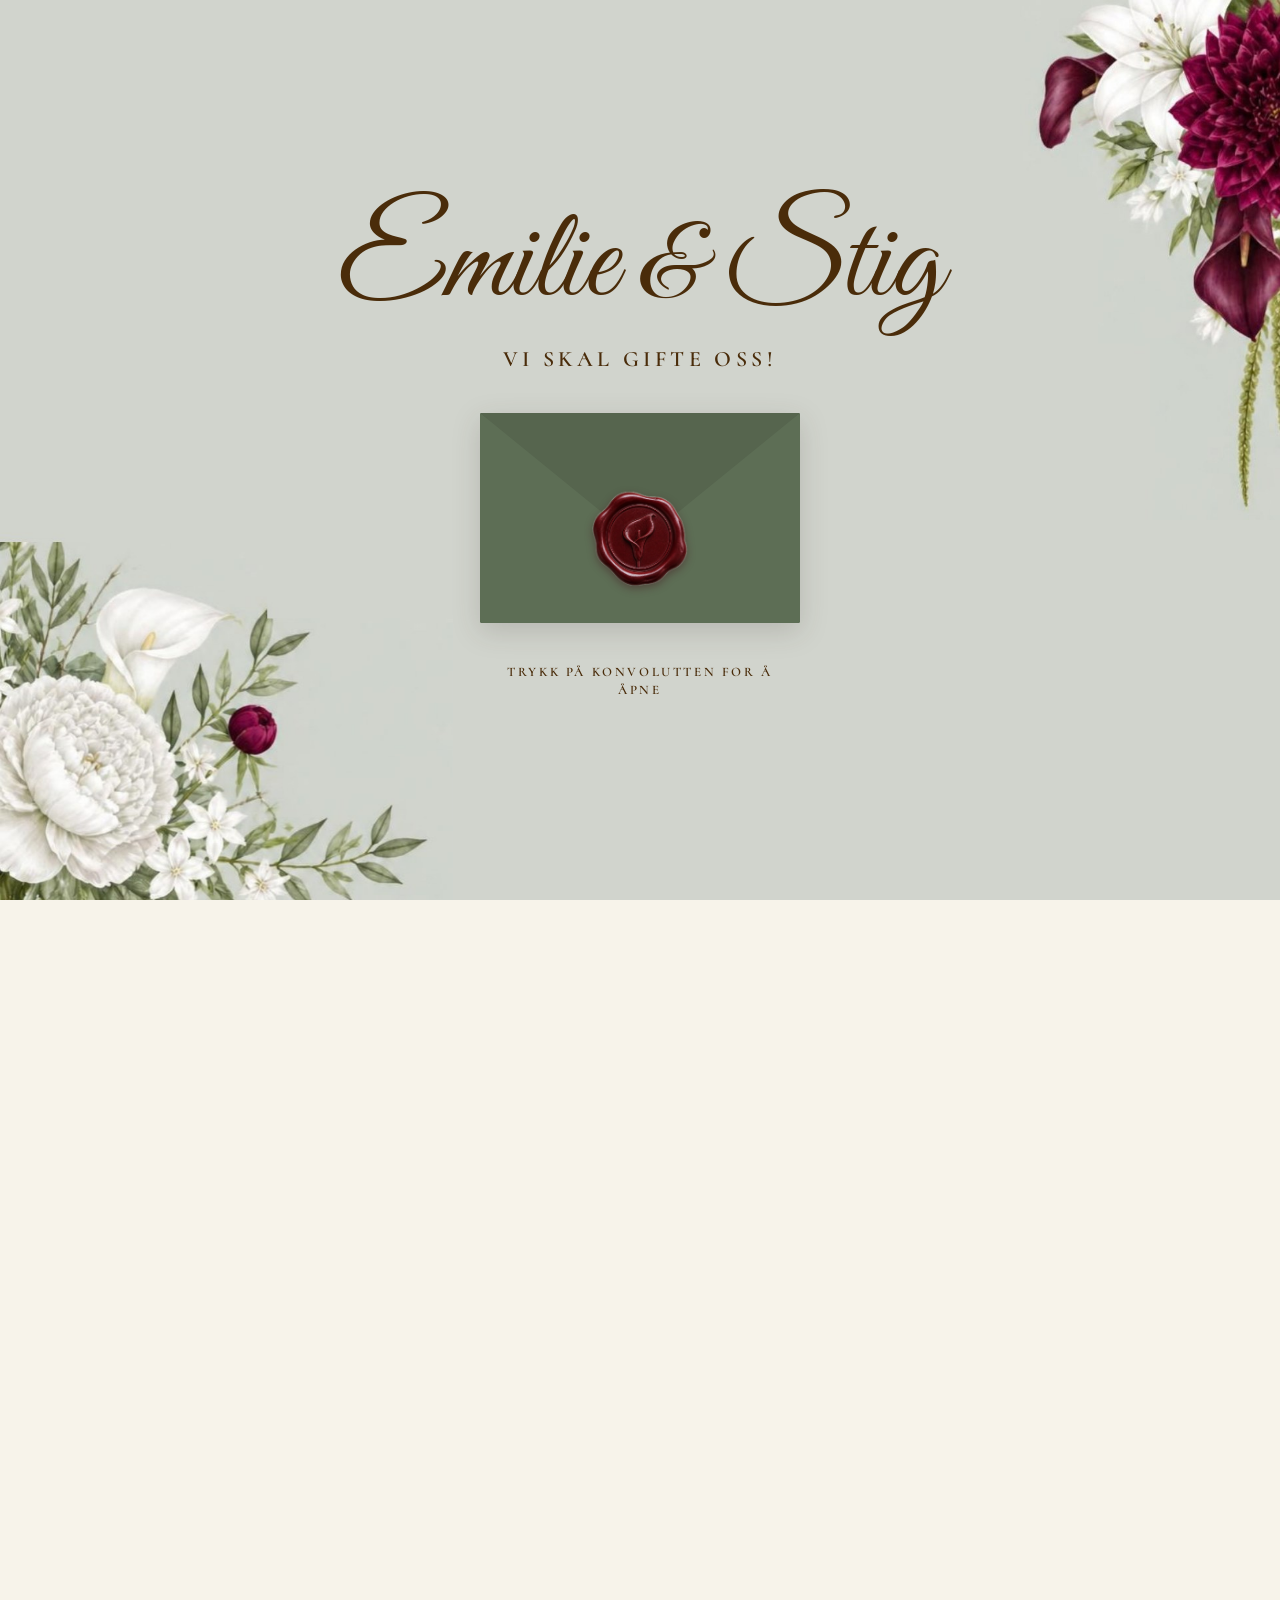
==== index.html @ e8566693 "Åpning i én scene: konvolutten åpnes og kortene glir ut som i Canva Konvolutten åpner seg med akvare" ====
<!doctype html>
<html lang="nb">
<head>
<meta charset="utf-8">
<meta name="viewport" content="width=device-width, initial-scale=1, viewport-fit=cover">
<title>Emilie &amp; Stig · 21. august 2027</title>
<meta name="description" content="Emilie og Stig gifter seg 21. august 2027 i Lysgårdsbakkene på Lillehammer.">
<meta name="theme-color" content="#d4d9c6">
<link rel="preload" href="fonts/GreatVibes-Regular.woff2" as="font" type="font/woff2" crossorigin>
<link rel="preload" href="fonts/CormorantSC-SemiBold.woff2" as="font" type="font/woff2" crossorigin>
<link rel="stylesheet" href="style.css">
</head>
<body>

<!-- ============ FORSIDE + INVITASJON (én scene) ============ -->
<header class="cover" id="top">
  <img class="bouquet bouquet--tr" src="assets/bukett-burgunder.jpg" alt="">
  <img class="bouquet bouquet--bl" src="assets/bukett-hvit.jpg" alt="">

  <div class="cover__inner">
    <h1 class="cover__names">Emilie <span class="amp">&amp;</span> Stig</h1>
    <p class="cover__title">Vi skal gifte oss!</p>

    <button class="env" type="button" id="envelope" aria-label="Åpne invitasjonen">
      <span class="env__body"></span>
      <span class="env__flap"></span>
      <span class="env__card"><span class="script">Du er invitert</span></span>
      <span class="env__pocket"></span>
      <img class="seal" src="assets/vokssegl.png" alt="">
    </button>

    <p class="cover__hint">Trykk på konvolutten for å åpne</p>
  </div>

  <!-- Kortene som glir ut av konvolutten -->
  <div class="stage" aria-hidden="true" id="stage">
    <div class="kollasje" id="kollasje">
      <div class="k-slot" id="env-slot"></div>
      <img class="k k-blomst-env" src="assets/blomsterklynge.jpg" alt="">
      <div class="k k-navn">
        <p class="k-navn__eyebrow">Vi skal gifte oss</p>
        <p class="k-navn__script">Emilie &amp; Stig</p>
      </div>
      <a class="k k-std" href="#program">
        <span class="k-std__script">Save the<br>Date</span>
        <span class="k-std__linje">21. august 2027</span>
        <span class="k-std__linje">Lysgårdsbakkene</span>
        <span class="k-std__linje">Lillehammer</span>
      </a>
      <img class="k k-blomst" src="assets/blomsterklynge.jpg" alt="">
      <a class="k k-rsvp" href="#rsvp">
        <span class="k-rsvp__lead">Vennligst</span>
        <span class="k-rsvp__word">RSVP</span>
      </a>
      <img class="k k-segl" src="assets/vokssegl.png" alt="">
      <figure class="k k-polaroid">
        <img src="assets/par-illustrasjon.jpg" alt="Akvarellillustrasjon av Emilie og Stig i bryllupsantrekk">
      </figure>
      <a class="k k-disk" href="#info">
        <span class="k-disk__caps">Trykk for</span>
        <span class="k-disk__script">Detaljer</span>
      </a>
    </div>
    <a class="scroll-hint" href="#invitasjon">Bla ned<span class="scroll-hint__pil" aria-hidden="true"></span></a>
  </div>
</header>

<main>

<!-- ============ VELKOMST ============ -->
<section class="section section--sage" id="invitasjon">
  <div class="wrap intro reveal">
    <p class="lead">Vi gleder oss til å feire dagen vår sammen med deg – på toppen av Lillehammer, med utsikt over Mjøsa.</p>
    <p class="countdown" id="countdown" aria-live="polite"></p>
  </div>
</section>

<div class="divider" role="separator"><svg viewBox="0 0 28 14" aria-hidden="true"><path d="M14 1 L20 7 L14 13 L8 7 Z" fill="none" stroke="currentColor"/></svg></div>

<!-- ============ PROGRAM ============ -->
<section class="section section--paper" id="program">
  <div class="wrap narrow">
    <h2 class="heading reveal"><span class="script heading__script">Program</span><span class="heading__caps">for dagen</span></h2>
    <p class="note reveal">Foreløpig program – tidene kan endre seg.</p>

    <ol class="timeline">
      <li class="reveal"><span class="time">14.00</span><div><h3>Vielse</h3><p>Seremoni i Lysgårdsbakkene, med hoppbakken i ryggen.</p></div></li>
      <li class="reveal"><span class="time">15.00</span><div><h3>Bobler og bilder</h3><p>Skål med brudeparet og fotografering.</p></div></li>
      <li class="reveal"><span class="time">17.30</span><div><h3>Middag</h3><p>Middag, taler og god stemning.</p></div></li>
      <li class="reveal"><span class="time">21.00</span><div><h3>Kake og første dans</h3><p>Deretter er dansegulvet åpent.</p></div></li>
      <li class="reveal"><span class="time">01.00</span><div><h3>Takk for i dag</h3><p>Transport tilbake til sentrum.</p></div></li>
    </ol>
  </div>
</section>

<div class="divider" role="separator"><svg viewBox="0 0 28 14" aria-hidden="true"><path d="M14 1 L20 7 L14 13 L8 7 Z" fill="none" stroke="currentColor"/></svg></div>

<!-- ============ PRAKTISK INFO ============ -->
<section class="section section--paper" id="info">
  <div class="wrap">
    <h2 class="heading reveal"><span class="script heading__script">Praktisk</span><span class="heading__caps">info</span></h2>

    <div class="info-grid">
      <article class="info reveal">
        <p class="eyebrow">Sted</p>
        <h3>Lysgårdsbakkene</h3>
        <p>Hoppanlegget fra OL i 1994, rett over Lillehammer sentrum. Adresse og parkering kommer.</p>
        <a class="btn btn--secondary" href="https://www.google.com/maps/search/?api=1&amp;query=Lysg%C3%A5rdsbakkene+Lillehammer" target="_blank" rel="noopener">Åpne kart</a>
      </article>
      <article class="info reveal">
        <p class="eyebrow">Reise</p>
        <h3>Til Lillehammer</h3>
        <p>Toget fra Oslo S og Gardermoen går rett til Lillehammer. Vi kommer tilbake med informasjon om transport opp til bakken.</p>
      </article>
      <article class="info reveal">
        <p class="eyebrow">Overnatting</p>
        <h3>Hotell og rom</h3>
        <p>Vi jobber med en avtale for gjestene. Mer info kommer – vent gjerne med å bestille.</p>
      </article>
      <article class="info reveal">
        <p class="eyebrow">Antrekk</p>
        <h3>Dresscode</h3>
        <p>Kommer. Seremonien er utendørs, så ta med noe varmt til kvelden.</p>
      </article>
      <article class="info reveal">
        <p class="eyebrow">Gaver</p>
        <h3>Gaveønsker</h3>
        <p>Det viktigste er at du kommer. Ønskeliste kommer.</p>
      </article>
      <article class="info reveal">
        <p class="eyebrow">Spørsmål</p>
        <h3>Ta kontakt</h3>
        <p>Toastmaster og kontaktinfo kommer.</p>
      </article>
    </div>
  </div>
</section>

<!-- ============ RSVP ============ -->
<section class="section section--sage" id="rsvp">
  <div class="wrap narrow">
    <div class="rsvp reveal">
      <h2 class="heading heading--card"><span class="script heading__script">Vennligst</span><span class="heading__caps">RSVP</span></h2>
      <p class="note">Svar innen 1. mai 2027</p>

      <form name="rsvp" method="POST" action="/takk.html" data-netlify="true" netlify-honeypot="bot-field" id="rsvp-form" novalidate>
        <input type="hidden" name="form-name" value="rsvp">
        <p class="hidden"><label>Ikke fyll ut dette: <input name="bot-field"></label></p>

        <label class="field">
          <span class="label">Navn</span>
          <input class="input" type="text" name="navn" autocomplete="name" required placeholder="Fornavn og etternavn">
          <span class="error" hidden>Skriv inn navnet ditt.</span>
        </label>

        <fieldset class="field">
          <legend class="label">Kommer du?</legend>
          <div class="choice">
            <label class="choice__opt"><input type="radio" name="kommer" value="Ja" required><span class="btn btn--secondary">Ja, jeg kommer</span></label>
            <label class="choice__opt"><input type="radio" name="kommer" value="Nei"><span class="btn btn--ghost">Beklager, jeg kan ikke</span></label>
          </div>
          <span class="error" hidden>Velg ett av svarene.</span>
        </fieldset>

        <div class="if-yes" id="if-yes">
          <label class="field">
            <span class="label">Antall gjester</span>
            <select class="input" name="antall">
              <option>1</option><option>2</option><option>3</option><option>4</option>
            </select>
            <span class="hint">Deg selv medregnet.</span>
          </label>

          <label class="field">
            <span class="label">Navn på følge</span>
            <input class="input" type="text" name="folge" placeholder="Hvis du har med noen">
          </label>

          <label class="field">
            <span class="label">Allergier</span>
            <input class="input" type="text" name="allergier" placeholder="Matallergier eller spesielle hensyn">
          </label>

          <label class="field">
            <span class="label">Sangønske</span>
            <input class="input" type="text" name="sang" placeholder="Hva får deg ut på dansegulvet?">
          </label>
        </div>

        <label class="field">
          <span class="label">Hilsen</span>
          <textarea class="input" name="hilsen" rows="3" placeholder="Valgfritt"></textarea>
        </label>

        <button class="btn btn--primary btn--block" type="submit">Svar på invitasjon</button>
        <p class="error form-error" id="form-error" hidden>Noe gikk galt. Prøv igjen om litt.</p>
      </form>

      <div class="thanks" id="thanks" hidden tabindex="-1">
        <p class="script thanks__script">Tusen takk!</p>
        <p id="thanks-text">Vi har fått svaret ditt.</p>
      </div>
    </div>
  </div>
</section>

</main>

<footer class="footer">
  <p class="footer__names">Emilie &amp; Stig</p>
  <p class="footer__date">21 · 08 · 2027</p>
</footer>

<script src="main.js"></script>
</body>
</html>
---- style.css ----
/* Emilie & Stig – bryllupsnettside. Bygget på designsystemet «Emilie & Stig». */

@font-face { font-family: "Great Vibes"; src: url("fonts/GreatVibes-Regular.woff2") format("woff2"); font-weight: 400; font-display: swap; }
@font-face { font-family: "Cormorant SC"; src: url("fonts/CormorantSC-Medium.woff2") format("woff2"); font-weight: 500; font-display: swap; }
@font-face { font-family: "Cormorant SC"; src: url("fonts/CormorantSC-SemiBold.woff2") format("woff2"); font-weight: 600; font-display: swap; }
@font-face { font-family: "Cormorant Garamond"; src: url("fonts/CormorantGaramond-Regular.woff2") format("woff2"); font-weight: 400; font-display: swap; }
@font-face { font-family: "Cormorant Garamond"; src: url("fonts/CormorantGaramond-Italic.woff2") format("woff2"); font-weight: 400; font-style: italic; font-display: swap; }
@font-face { font-family: "Cormorant Garamond"; src: url("fonts/CormorantGaramond-SemiBold.woff2") format("woff2"); font-weight: 600; font-display: swap; }

:root {
  /* Flater */
  --sage-cover: #d1d4cd;    /* forsiden i Canva */
  --sage: #d4d9c6;          /* kortsiden i Canva */
  --paper: #f7f3ea;
  --raised: #fffdf8;
  --forest: #3f4b38;
  --envelope: #5d6e55;
  --burgundy: #410013;
  --calla: #55161b;
  /* Tekst */
  --brown: #4a2c0a;
  --ink: #2b2118;
  --muted: #6b6358;
  --wine: #6b1a2e;
  --on-dark: #f7f3ea;
  /* Dekor */
  --leaf: #4f6b53;
  --sage-deep: #8fa08b;
  --line: #ddd6c8;
  --inset: #c9bfa9;
  --inset-dark: #f7f3ea55;

  --space-1: 4px; --space-2: 8px; --space-3: 16px; --space-4: 24px; --space-5: 40px; --space-6: 64px;
  --radius-paper: 2px; --radius-sm: 6px; --radius-pill: 9999px;
  --shadow-paper: 0 2px 4px #2b21180f, 0 8px 18px -4px #2b211826;
  --shadow-lifted: 0 4px 8px #2b211814, 0 16px 30px -6px #2b211838;
  --focus-ring: 0 0 0 3px var(--paper), 0 0 0 6px var(--leaf);

  --font-script: "Great Vibes", "Snell Roundhand", cursive;
  --font-caps: "Cormorant SC", "Cormorant Garamond", Georgia, serif;
  --font-serif: "Cormorant Garamond", Georgia, serif;
}

*, *::before, *::after { box-sizing: border-box; }
html { scroll-behavior: smooth; -webkit-text-size-adjust: 100%; }
body { margin: 0; background: var(--paper); color: var(--ink); font: 400 19px/29px var(--font-serif); -webkit-font-smoothing: antialiased; }
img { max-width: 100%; display: block; }
h1, h2, h3, p, figure { margin: 0; }
a { color: var(--wine); }
.hidden { display: none; }
.script { font-family: var(--font-script); font-weight: 400; }
.eyebrow { font: 600 12px/16px var(--font-caps); letter-spacing: .24em; text-transform: uppercase; }
.wrap { width: min(1080px, 100% - 32px); margin-inline: auto; }
.narrow { width: min(640px, 100% - 32px); }

/* =====================================================
   FORSIDEN – én scene: konvolutt → kortkollasje
   ===================================================== */
.cover { position: relative; overflow: hidden; height: 100svh; min-height: 560px; background: var(--sage-cover); color: var(--brown); display: grid; place-items: center; text-align: center; padding: 0 var(--space-3); transition: background-color 800ms ease-out; }
.js .cover { position: fixed; inset: 0; z-index: 50; touch-action: none; }
.js .cover.is-done { position: relative; inset: auto; z-index: auto; touch-action: auto; }
.cover.is-opening { background-color: var(--sage); }
.js.is-locked, .js.is-locked body { overflow: hidden; height: 100%; }
.js.is-locked main, .js.is-locked .footer { visibility: hidden; }

.bouquet { position: absolute; pointer-events: none; user-select: none; }
.bouquet--tr { top: 0; right: 0; height: min(58vh, 520px); width: auto; transform-origin: top right; }
.bouquet--bl { bottom: 0; left: 0; height: min(42vh, 400px); width: auto; transform-origin: bottom left; }

.cover__inner { position: relative; z-index: 1; display: flex; flex-direction: column; align-items: center; }
.cover__names { font: 400 clamp(60px, 14vw, 128px)/1 var(--font-script); color: var(--brown); padding: 0 var(--space-3); }
.cover__names .amp { font-size: .8em; }
.cover__title { margin-top: var(--space-3); font: 600 clamp(15px, 2.4vw, 22px)/1.3 var(--font-caps); letter-spacing: .2em; text-transform: uppercase; }
.cover__hint { margin-top: var(--space-5); font: 600 13px/18px var(--font-caps); letter-spacing: .2em; text-transform: uppercase; max-width: 24em; }

/* Inngang */
.js .cover__names { animation: write 1800ms cubic-bezier(.5, 0, .2, 1) 300ms both; }
.js .cover__title { animation: fadeUp 900ms ease-out 1500ms both; }
.js .env { animation: dropIn 1100ms cubic-bezier(.2, .9, .3, 1.2) 1800ms both, float 4s ease-in-out 3000ms infinite; }
.js .cover__hint { animation: fadeUp 800ms ease-out 2600ms both, breathe 2.6s ease-in-out 3400ms infinite; }
.js .bouquet--tr { animation: inTR 1600ms cubic-bezier(.2, .8, .2, 1) both, swayTR 7s ease-in-out 1600ms infinite; }
.js .bouquet--bl { animation: inBL 1600ms cubic-bezier(.2, .8, .2, 1) 200ms both, swayBL 8s ease-in-out 1800ms infinite; }
.js .seal { animation: glow 2.4s ease-in-out 3000ms infinite; }

/* Når konvolutten trykkes: alt annet toner ut */
.cover.is-opening .cover__names,
.cover.is-opening .cover__title,
.cover.is-opening .cover__hint,
.cover.is-opening .bouquet { animation: fadeOut 600ms ease-out forwards !important; pointer-events: none; }

/* ---------- Konvolutten ---------- */
.env { --flap: color-mix(in srgb, var(--envelope) 92%, #000); container-type: inline-size; position: relative; margin-top: var(--space-5); width: min(320px, 80vw); aspect-ratio: 320 / 210; border: 0; padding: 0; background: none; cursor: pointer; border-radius: var(--radius-paper); filter: drop-shadow(0 8px 14px #2b211829); perspective: 900px; z-index: 2; }
.env:focus-visible { outline: 2px solid transparent; box-shadow: var(--focus-ring); }
.env__body { position: absolute; inset: 0; border-radius: var(--radius-paper); background: color-mix(in srgb, var(--envelope) 80%, #000); }
.env__flap { position: absolute; inset: 0 0 auto 0; height: 62%; background: var(--flap); clip-path: polygon(0 0, 100% 0, 50% 100%); transform-origin: top center; z-index: 3; }
.env__card { position: absolute; left: 7%; right: 7%; top: 6%; bottom: 10%; z-index: 1; background: var(--raised); border-radius: var(--radius-paper); color: var(--brown); display: grid; place-items: start center; padding-top: 7cqw; box-shadow: 0 1px 3px #2b21181f; }
.env__card .script { font-size: 13cqw; line-height: 1.1; white-space: nowrap; }
.env__pocket { position: absolute; inset: 0; background: var(--envelope); clip-path: polygon(0 0, 50% 54%, 100% 0, 100% 100%, 0 100%); z-index: 2; border-radius: var(--radius-paper); }
.seal { position: absolute; left: 50%; top: 60%; width: 30cqw; transform: translate(-50%, -50%); z-index: 4; filter: drop-shadow(0 3px 4px #3e0a1766); }

.env.is-open { animation: none !important; cursor: default; }
.env.is-open .seal { animation: none; }
.env.is-open .env__flap { animation: flapOpen 900ms ease-in-out 250ms forwards; }
.env.is-open .env__card { animation: cardUp 900ms cubic-bezier(.2, .8, .2, 1) 950ms forwards; }
.env.is-flying { transition: transform 1000ms cubic-bezier(.65, 0, .25, 1); }
.env.in-slot { position: absolute; inset: 0; width: 100%; margin: 0; transform: none; transition: none; }
.env.in-slot .env__flap { animation: none; transform: rotateX(180deg); z-index: 0; background: url("assets/konvolutt-for.jpg") center / cover; }
.env.in-slot .env__card { animation: none; transform: translateY(-38%); }

@keyframes flapOpen {
  0%    { transform: rotateX(0); background: var(--flap); z-index: 3; }
  49.9% { background: var(--flap); z-index: 3; }
  50%   { background: url("assets/konvolutt-for.jpg") center / cover; z-index: 0; }
  100%  { transform: rotateX(180deg); background: url("assets/konvolutt-for.jpg") center / cover; z-index: 0; }
}
@keyframes cardUp { to { transform: translateY(-38%); } }

/* ---------- Kollasjen ---------- */
/* 1 enhet (--u) = 1 px i et 620 px bredt Canva-utsnitt. Alt skalerer med skjermen. */
.stage { position: absolute; inset: 0; display: grid; place-items: center; pointer-events: none; z-index: 1; }
.kollasje { --w: min(560px, 100vw, calc((100svh - 110px) * 620 / 820)); --u: calc(var(--w) / 620); position: relative; width: var(--w); height: calc(820 * var(--u)); text-align: center; }
.cover.is-done .stage { pointer-events: auto; }

.k, .k-slot { position: absolute; margin: 0; }
.k-slot       { left: calc(165 * var(--u)); top: calc(140 * var(--u)); width: calc(290 * var(--u)); height: calc(190 * var(--u)); z-index: 1; }
.k-blomst-env { left: calc(456 * var(--u)); top: calc(92 * var(--u));  width: calc(93 * var(--u));  z-index: 2; }
.k-navn       { left: calc(40 * var(--u));  top: calc(290 * var(--u)); width: calc(300 * var(--u)); height: calc(215 * var(--u)); z-index: 3; rotate: -.6deg; }
.k-std        { left: calc(364 * var(--u)); top: calc(262 * var(--u)); width: calc(198 * var(--u)); height: calc(265 * var(--u)); z-index: 2; rotate: 4deg; }
.k-blomst     { left: calc(252 * var(--u)); top: calc(566 * var(--u)); width: calc(93 * var(--u));  z-index: 2; }
.k-rsvp       { left: calc(106 * var(--u)); top: calc(560 * var(--u)); width: calc(150 * var(--u)); height: calc(178 * var(--u)); z-index: 3; rotate: -4deg; }
.k-segl       { left: calc(64 * var(--u));  top: calc(524 * var(--u)); width: calc(66 * var(--u));  z-index: 5; rotate: -12deg; filter: drop-shadow(0 3px 4px #3e0a1766); }
.k-polaroid   { left: calc(345 * var(--u)); top: calc(553 * var(--u)); width: calc(172 * var(--u)); z-index: 4; rotate: 4deg; }
.k-disk       { left: calc(258 * var(--u)); top: calc(700 * var(--u)); width: calc(104 * var(--u)); height: calc(104 * var(--u)); z-index: 6; }

.k-navn, .k-std, .k-rsvp { display: flex; flex-direction: column; align-items: center; justify-content: center; text-align: center; border-radius: var(--radius-paper); box-shadow: var(--shadow-paper); text-decoration: none; }
.k-navn::before, .k-std::before, .k-rsvp::before { content: ""; position: absolute; inset: calc(8 * var(--u)); border: 1px solid var(--inset); pointer-events: none; }
.k-navn { background: var(--forest); color: var(--on-dark); }
.k-navn::before { border-color: var(--inset-dark); }
.k-navn__eyebrow { font: 600 max(10px, calc(13 * var(--u)))/1.2 var(--font-caps); letter-spacing: .2em; text-transform: uppercase; }
.k-navn__script { font: 400 calc(52 * var(--u))/1.1 var(--font-script); margin-top: calc(14 * var(--u)); white-space: nowrap; }
.k-std, .k-rsvp { background: var(--raised); color: var(--brown); }
.k-std { justify-content: flex-start; padding: calc(38 * var(--u)) calc(22 * var(--u)) 0; gap: calc(9 * var(--u)); }
.k-std__script { font: 400 calc(40 * var(--u))/1.05 var(--font-script); margin-bottom: calc(12 * var(--u)); }
.k-std__linje { align-self: stretch; font: 600 max(9px, calc(12 * var(--u)))/1.6 var(--font-caps); letter-spacing: .14em; text-transform: uppercase; border-bottom: 1px solid #4a2c0a59; }
.k-rsvp__lead { font: 400 calc(28 * var(--u))/1 var(--font-script); }
.k-rsvp__word { font: 600 calc(40 * var(--u))/1.2 var(--font-caps); letter-spacing: .1em; text-transform: uppercase; }
.k-polaroid { padding: calc(10 * var(--u)) calc(10 * var(--u)) calc(34 * var(--u)); background: var(--raised); border-radius: var(--radius-paper); box-shadow: var(--shadow-paper); }
.k-polaroid img { width: 100%; aspect-ratio: 4 / 5; object-fit: cover; object-position: 50% 20%; }
.k-disk { display: flex; flex-direction: column; align-items: center; justify-content: center; border-radius: 50%; background: var(--calla); color: var(--on-dark); text-decoration: none; box-shadow: var(--shadow-paper); }
.k-disk__caps { font: 600 max(8px, calc(11 * var(--u)))/1.2 var(--font-caps); letter-spacing: .18em; text-transform: uppercase; }
.k-disk__script { font: 400 calc(28 * var(--u))/1.1 var(--font-script); }

a.k { transition: transform 250ms ease-out, box-shadow 250ms ease-out, background-color 250ms ease-out; }
a.k:hover { transform: translateY(-4px); box-shadow: var(--shadow-lifted); }
.k-disk:hover { background: var(--wine); }
a.k:focus-visible { outline: 2px solid transparent; box-shadow: var(--focus-ring); }

/* Kortene glir ut av konvolutten */
.js .k { opacity: 0; }
.cover.is-collage .k { animation: kUt 1000ms cubic-bezier(.2, .8, .2, 1) both; }
.cover.is-collage .k-blomst-env { animation-name: fadeIn; animation-delay: 0ms; }
.cover.is-collage .k-navn       { animation-delay: 150ms; }
.cover.is-collage .k-std        { animation-delay: 300ms; }
.cover.is-collage .k-rsvp       { animation-delay: 500ms; }
.cover.is-collage .k-polaroid   { animation-delay: 650ms; }
.cover.is-collage .k-blomst     { animation-name: fadeIn; animation-delay: 900ms; }
.cover.is-collage .k-segl       { animation: stempel 700ms cubic-bezier(.3, 1.4, .5, 1) 1000ms both; }
.cover.is-collage .k-disk       { animation: popp 700ms cubic-bezier(.3, 1.6, .5, 1) 1200ms both; }
.js .k-polaroid img { filter: sepia(1) brightness(1.7) blur(6px); }
.cover.is-collage .k-polaroid img { animation: develop 1200ms ease-out 1100ms forwards; }

/* «Bla ned» når alt er på plass */
.scroll-hint { position: absolute; left: 50%; bottom: calc(14px + env(safe-area-inset-bottom)); translate: -50% 0; display: flex; flex-direction: column; align-items: center; gap: 2px; font: 600 12px/16px var(--font-caps); letter-spacing: .24em; text-transform: uppercase; color: var(--brown); text-decoration: none; opacity: 0; pointer-events: none; }
.scroll-hint__pil { width: 10px; height: 10px; border-right: 1.5px solid currentColor; border-bottom: 1.5px solid currentColor; rotate: 45deg; }
.cover.is-done .scroll-hint { opacity: 1; pointer-events: auto; transition: opacity 600ms ease-out; animation: bob 2s ease-in-out infinite; }

/* =====================================================
   RESTEN AV SIDEN
   ===================================================== */
.section { padding: var(--space-6) 0; }
.section--paper { background: var(--paper); }
.section--sage { background: var(--sage); padding: var(--space-6) 0 calc(var(--space-6) + 24px); }
#invitasjon { padding: var(--space-5) 0 var(--space-6); }

.heading { display: flex; flex-direction: column; align-items: center; text-align: center; color: var(--brown); margin-bottom: var(--space-3); }
.heading__script { font-size: clamp(48px, 9vw, 64px); line-height: 1; }
.heading__caps { font: 600 22px/28px var(--font-caps); letter-spacing: .2em; text-transform: uppercase; color: var(--wine); margin-top: var(--space-1); }
.note { text-align: center; font-style: italic; font-size: 15px; line-height: 22px; color: var(--muted); margin-bottom: var(--space-5); }

.divider { display: flex; align-items: center; gap: var(--space-3); width: 160px; margin: 0 auto; color: var(--sage-deep); }
.divider::before, .divider::after { content: ""; flex: 1; height: 1px; background: currentColor; }
.divider svg { width: 28px; height: 14px; flex: none; }

.intro { text-align: center; max-width: 34em; }
.lead { font-size: 22px; line-height: 32px; }
.countdown { margin-top: var(--space-3); font: 600 15px/20px var(--font-caps); letter-spacing: .14em; text-transform: uppercase; color: var(--wine); min-height: 20px; }

/* Program */
.timeline { list-style: none; margin: 0; padding: 0; }
.timeline li { position: relative; display: grid; grid-template-columns: 76px 1fr; gap: var(--space-3); padding: var(--space-4) 0; }
.timeline li::before { content: ""; position: absolute; left: 0; right: 0; top: 0; height: 1px; background: var(--line); transform-origin: left; }
.timeline li:last-child { border-bottom: 1px solid var(--line); }
.time { display: inline-block; font: 600 18px/29px var(--font-caps); letter-spacing: .1em; color: var(--wine); }
.timeline h3 { font: 600 17px/29px var(--font-caps); letter-spacing: .16em; text-transform: uppercase; color: var(--brown); }

/* Praktisk info */
.info-grid { display: grid; grid-template-columns: repeat(auto-fit, minmax(260px, 1fr)); gap: var(--space-4); margin-top: var(--space-5); }
.info { position: relative; background: var(--raised); border-top: 10px solid var(--leaf); border-radius: var(--radius-paper); box-shadow: var(--shadow-paper); padding: var(--space-4) var(--space-4) var(--space-5); display: flex; flex-direction: column; gap: var(--space-2); transition: box-shadow 250ms ease-out; }
.info:hover { box-shadow: var(--shadow-lifted); }
.info .eyebrow { color: var(--leaf); }
.info h3 { font: 600 20px/28px var(--font-caps); letter-spacing: .14em; text-transform: uppercase; color: var(--brown); }
.info .btn { align-self: flex-start; margin-top: var(--space-2); }

/* Knapper */
.btn { display: inline-flex; align-items: center; justify-content: center; min-height: 48px; padding: 0 28px; border-radius: var(--radius-pill); border: 1.5px solid var(--wine); background: transparent; color: var(--wine); font: 600 15px/20px var(--font-caps); letter-spacing: .14em; text-transform: uppercase; text-decoration: none; cursor: pointer; transition: background-color 250ms ease-out, color 250ms ease-out, border-color 250ms ease-out, transform 200ms ease-out; }
.btn:active { transform: scale(.96); }
.btn--primary { background: var(--burgundy); border-color: var(--burgundy); color: var(--on-dark); }
.btn--primary:hover { background: var(--wine); border-color: var(--wine); }
.btn--secondary:hover { background: var(--burgundy); border-color: var(--burgundy); color: var(--on-dark); }
.btn--ghost { border-color: transparent; color: var(--leaf); text-decoration: underline; text-underline-offset: 5px; text-decoration-thickness: 1px; }
.btn--block { width: 100%; margin-top: var(--space-4); }
.btn:focus-visible { outline: 2px solid transparent; box-shadow: var(--focus-ring); }
.btn[disabled] { opacity: .6; pointer-events: none; }

/* RSVP */
.rsvp { position: relative; background: var(--paper); border-left: 14px solid var(--burgundy); border-radius: var(--radius-paper); box-shadow: var(--shadow-paper); padding: var(--space-5) clamp(20px, 6vw, 56px); }
.rsvp::before { content: ""; position: absolute; inset: var(--space-2); border: 1px solid var(--inset); pointer-events: none; }
.rsvp form, .rsvp .thanks { position: relative; }
.heading--card .heading__script { font-size: clamp(40px, 8vw, 52px); }
.heading--card .heading__caps { font-size: 30px; line-height: 36px; color: var(--brown); text-decoration: underline; text-decoration-thickness: 1px; text-underline-offset: 6px; }
.field { display: flex; flex-direction: column; gap: var(--space-2); margin: 0 0 var(--space-4); padding: 0; border: 0; min-width: 0; }
.label { font: 600 15px/20px var(--font-caps); letter-spacing: .14em; text-transform: uppercase; color: var(--muted); padding: 0; }
.input { font: inherit; font-size: 19px; line-height: 27px; min-height: 48px; width: 100%; padding: 10px 16px; border: 1.5px solid var(--line); border-radius: var(--radius-sm); background: var(--raised); color: var(--ink); }
.input::placeholder { color: var(--muted); font-style: italic; opacity: .85; }
.input:focus-visible { outline: 2px solid transparent; box-shadow: var(--focus-ring); border-color: var(--leaf); }
.input[aria-invalid="true"] { border-color: var(--wine); }
textarea.input { resize: vertical; }
select.input { appearance: none; background-image: linear-gradient(45deg, transparent 50%, var(--muted) 50%), linear-gradient(135deg, var(--muted) 50%, transparent 50%); background-position: calc(100% - 22px) 50%, calc(100% - 16px) 50%; background-size: 6px 6px; background-repeat: no-repeat; }
.hint { font-style: italic; font-size: 15px; line-height: 22px; color: var(--muted); }
.error { font-style: italic; font-size: 15px; line-height: 22px; color: var(--wine); }
.form-error { margin-top: var(--space-3); text-align: center; }
.choice { display: flex; flex-wrap: wrap; gap: var(--space-2) var(--space-3); align-items: center; }
.choice__opt { position: relative; }
.choice__opt input { position: absolute; opacity: 0; inset: 0; margin: 0; cursor: pointer; }
.choice__opt input:focus-visible + .btn { box-shadow: var(--focus-ring); }
.choice__opt input:checked + .btn--secondary { background: var(--forest); border-color: var(--forest); color: var(--on-dark); }
.choice__opt input:checked + .btn--ghost { color: var(--wine); text-decoration-thickness: 2px; }
.if-yes.is-hidden { display: none; }
.thanks { text-align: center; padding: var(--space-4) 0; color: var(--brown); }
.thanks__script { font-size: 56px; line-height: 64px; margin-bottom: var(--space-2); }
.thanks:not([hidden]) .thanks__script { animation: write 1400ms cubic-bezier(.5, 0, .2, 1) both; }
.thanks:not([hidden]) p:last-child { animation: fadeUp 800ms ease-out 900ms both; }

/* Bunn */
.footer { background: var(--forest); color: var(--on-dark); text-align: center; padding: var(--space-5) var(--space-3) calc(var(--space-5) + env(safe-area-inset-bottom)); }
.footer__names { font: 400 44px/1.1 var(--font-script); }
.footer__date { margin-top: var(--space-2); font: 600 14px/20px var(--font-caps); letter-spacing: .3em; }

/* ---------- Inn-toning nedover siden ---------- */
.js .reveal { opacity: 0; translate: 0 16px; transition: opacity 600ms ease-out, translate 600ms ease-out; }
.js .reveal.is-visible { opacity: 1; translate: 0 0; }
.js .heading__script { clip-path: inset(-20% 100% -20% 0); }
.heading.is-visible .heading__script, .is-visible .heading .heading__script { animation: write 1400ms cubic-bezier(.5, 0, .2, 1) 150ms forwards; }
.js .timeline li.reveal { translate: -40px 0; }
.js .timeline li.reveal::before { transform: scaleX(0); transition: transform 900ms ease-out 200ms; }
.js .timeline li.is-visible { translate: 0 0; }
.js .timeline li.is-visible::before { transform: scaleX(1); }
.timeline li.is-visible .time { animation: popp 600ms cubic-bezier(.3, 1.6, .5, 1) 300ms both; }
.js .info.reveal { transform: perspective(900px) rotateX(-35deg); transform-origin: top center; transition: opacity 700ms ease-out, translate 700ms ease-out, transform 900ms cubic-bezier(.2, .8, .2, 1), box-shadow 250ms ease-out; }
.js .info.reveal.is-visible { transform: none; }
.js .rsvp.reveal { translate: 0 80px; rotate: -2deg; transition: opacity 900ms ease-out, translate 900ms cubic-bezier(.2, .8, .2, 1), rotate 900ms cubic-bezier(.2, .8, .2, 1); }
.js .rsvp.reveal.is-visible { translate: 0 0; rotate: 0deg; }

/* Utbrudd av kronblader */
.burst { position: fixed; z-index: 60; left: var(--ox); top: var(--oy); width: var(--s); height: calc(var(--s) * 1.3); border-radius: 60% 0 60% 0; background: var(--c); pointer-events: none; animation: burst var(--d) cubic-bezier(.1, .7, .3, 1) forwards; }

/* ---------- Keyframes ---------- */
@keyframes write   { from { clip-path: inset(-20% 100% -20% 0); filter: blur(3px); } to { clip-path: inset(-20% 0 -20% 0); filter: blur(0); } }
@keyframes fadeUp  { from { opacity: 0; transform: translateY(16px); } to { opacity: 1; transform: none; } }
@keyframes fadeIn  { from { opacity: 0; } to { opacity: 1; } }
@keyframes fadeOut { to { opacity: 0; } }
@keyframes dropIn  { from { opacity: 0; transform: translateY(-60px) rotate(-8deg) scale(.9); } to { opacity: 1; transform: none; } }
@keyframes float   { 0%, 100% { transform: translateY(0) rotate(0); } 50% { transform: translateY(-8px) rotate(-.6deg); } }
@keyframes breathe { 0%, 100% { opacity: 1; } 50% { opacity: .45; } }
@keyframes inTR    { from { opacity: 0; transform: translate(30%, -30%) rotate(8deg); } to { opacity: 1; transform: none; } }
@keyframes inBL    { from { opacity: 0; transform: translate(-30%, 30%) rotate(-8deg); } to { opacity: 1; transform: none; } }
@keyframes swayTR  { 0%, 100% { transform: rotate(0); } 50% { transform: rotate(-1.6deg); } }
@keyframes swayBL  { 0%, 100% { transform: rotate(0); } 50% { transform: rotate(1.4deg); } }
@keyframes glow    { 0%, 100% { filter: drop-shadow(0 3px 4px #3e0a1766); } 50% { filter: drop-shadow(0 0 14px #55161b99); } }
@keyframes kUt     { from { opacity: 0; translate: var(--fx, 0) var(--fy, 0); scale: .35; } to { opacity: 1; translate: 0 0; scale: 1; } }
@keyframes stempel { 0% { opacity: 0; scale: 2.4; } 70% { opacity: 1; scale: .9; } 100% { opacity: 1; scale: 1; } }
@keyframes popp    { from { opacity: 0; scale: 0; } to { opacity: 1; scale: 1; } }
@keyframes develop { to { filter: sepia(0) brightness(1) blur(0); } }
@keyframes bob     { 0%, 100% { translate: -50% 0; } 50% { translate: -50% 6px; } }
@keyframes burst {
  0%   { transform: translate(-50%, -50%) scale(.3) rotate(0); opacity: 1; }
  100% { transform: translate(calc(-50% + var(--tx)), calc(-50% + var(--ty))) scale(1) rotate(var(--r)); opacity: 0; }
}

/* ---------- Mobil ---------- */
@media (max-width: 560px) {
  body { font-size: 18px; line-height: 28px; }
  .bouquet--tr { height: 30svh; }
  .bouquet--bl { height: 24svh; }
  .cover__inner { padding-top: 4svh; }
  .env { width: min(340px, 84vw); }
  .section { padding: 48px 0; }
  .timeline li { grid-template-columns: 64px 1fr; }
  .info-grid { gap: var(--space-3); }
  .rsvp { border-left-width: 8px; }
  .choice { flex-direction: column; align-items: stretch; }
  .choice__opt .btn { width: 100%; }
}

/* ---------- Redusert bevegelse ---------- */
@media (prefers-reduced-motion: reduce) {
  html { scroll-behavior: auto; }
  *, *::before, *::after { animation-duration: 1ms !important; animation-delay: 0ms !important; animation-iteration-count: 1 !important; transition-duration: 1ms !important; transition-delay: 0ms !important; }
  .burst { display: none; }
}
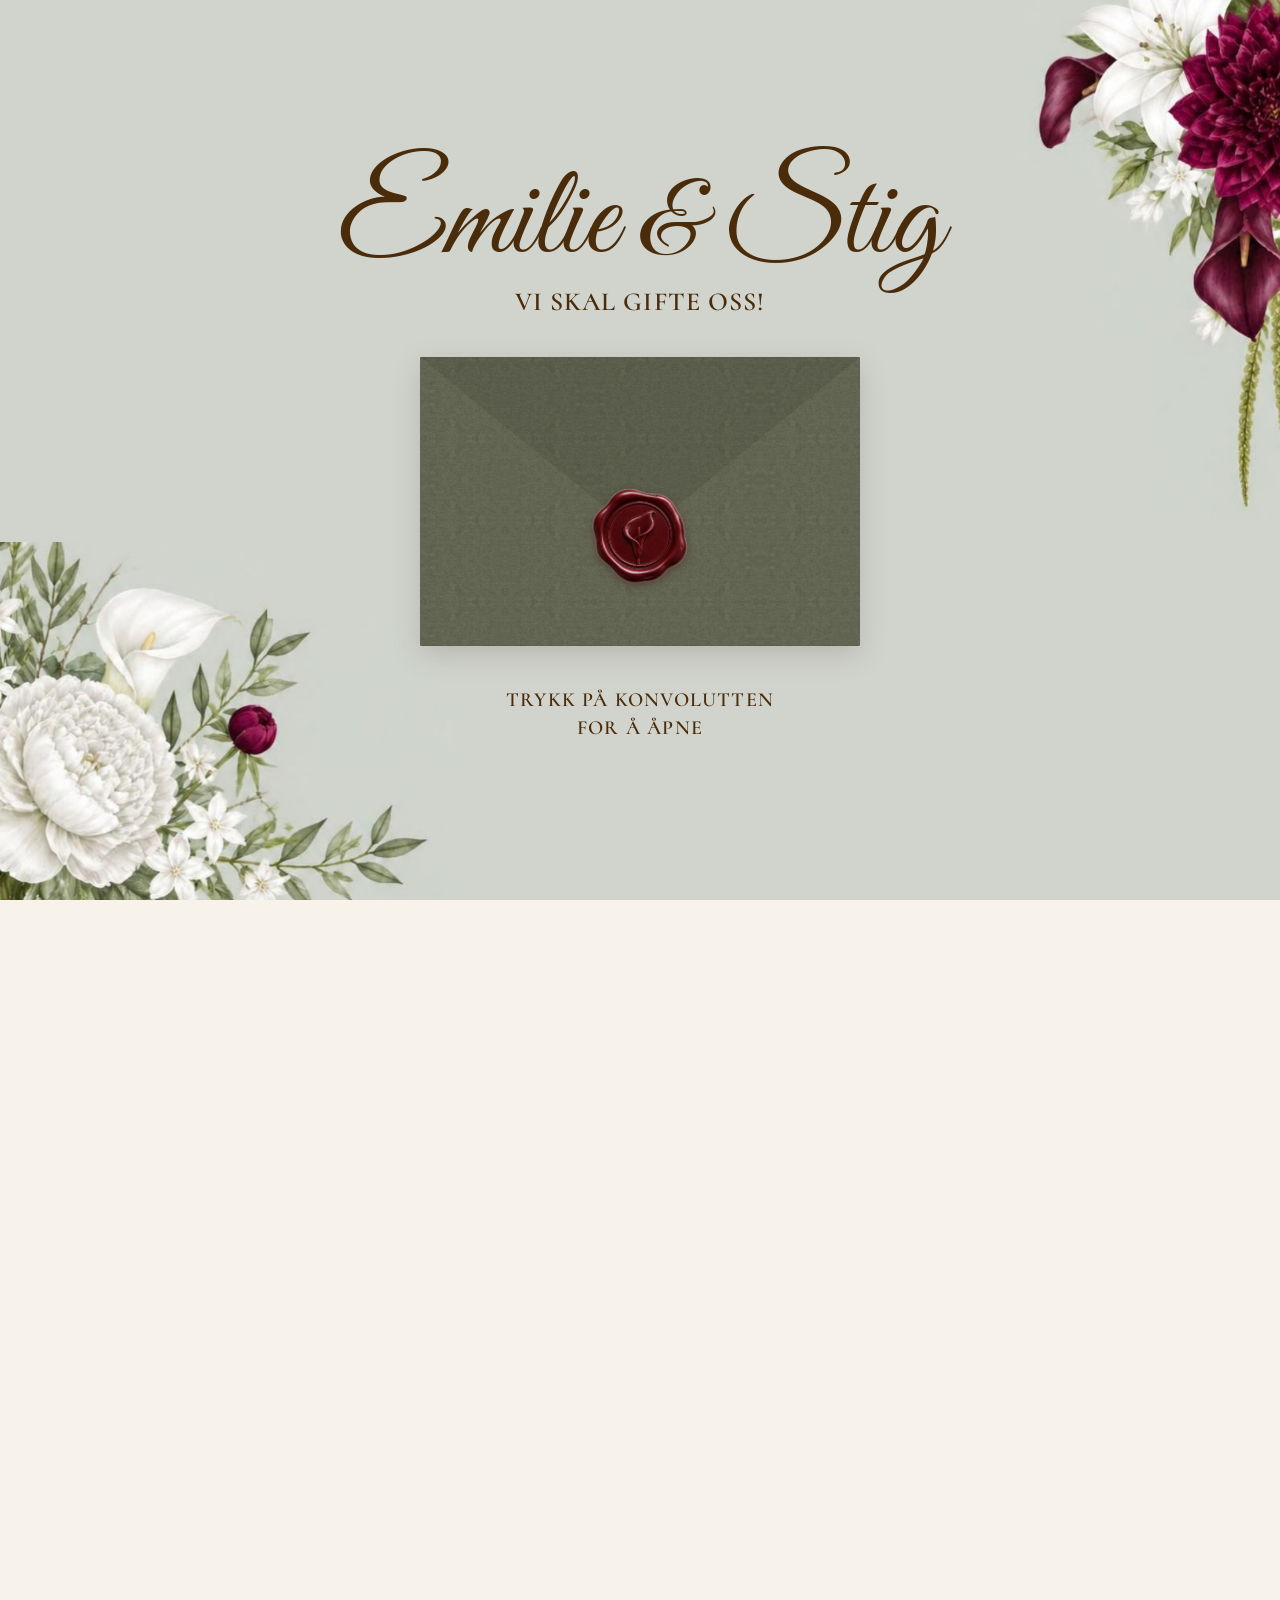
==== commit 68edc790: "Tilbakestill: gjenopprett Stigs versjon (ble overskrevet ved en feil) This reverts commit e856669.  " ====
--- a/index.html
+++ b/index.html
@@ -4,15 +4,64 @@
 <meta charset="utf-8">
 <meta name="viewport" content="width=device-width, initial-scale=1, viewport-fit=cover">
 <title>Emilie &amp; Stig · 21. august 2027</title>
-<meta name="description" content="Emilie og Stig gifter seg 21. august 2027 i Lysgårdsbakkene på Lillehammer.">
-<meta name="theme-color" content="#d4d9c6">
+<meta name="description" content="Emilie og Stig gifter seg 21. august 2027 på Telemarkstunet på Lillehammer.">
+<meta name="theme-color" content="#d1d4cd">
 <link rel="preload" href="fonts/GreatVibes-Regular.woff2" as="font" type="font/woff2" crossorigin>
 <link rel="preload" href="fonts/CormorantSC-SemiBold.woff2" as="font" type="font/woff2" crossorigin>
 <link rel="stylesheet" href="style.css">
 </head>
 <body>
 
-<!-- ============ FORSIDE + INVITASJON (én scene) ============ -->
+<!-- Strektegnede ikoner (hus, ringer, glass) som brukes flere steder -->
+<svg width="0" height="0" style="position:absolute" aria-hidden="true">
+  <symbol id="ikon-hus" viewBox="0 0 120 64">
+    <g fill="none" stroke="currentColor" stroke-width="1.5" stroke-linejoin="round" stroke-linecap="round">
+      <path d="M2 62 H118"/>
+      <path d="M38 62 V22 H82 V62"/><path d="M34 22 L44 8 H76 L86 22"/><path d="M56 8 V4 H62 V8"/>
+      <path d="M12 62 V32 H38"/><path d="M8 32 L16 25 H38"/><path d="M82 32 H108 V62"/><path d="M82 25 H104 L112 32"/>
+      <path d="M45 27 h6 v8 h-6 z M57 27 h6 v8 h-6 z M69 27 h6 v8 h-6 z M45 41 h6 v8 h-6 z M69 41 h6 v8 h-6 z"/>
+      <path d="M17 38 h6 v8 h-6 z M28 38 h6 v8 h-6 z M88 38 h6 v8 h-6 z M99 38 h6 v8 h-6 z"/>
+      <path d="M55 62 V48 H65 V62"/><path d="M60 48 V62"/>
+      <path d="M12 62 q3 -6 7 -2 q3 -5 7 -1 q3 -5 7 0 M86 62 q3 -6 7 -2 q3 -5 7 -1 q3 -5 7 0"/>
+    </g>
+  </symbol>
+  <symbol id="ikon-ringer" viewBox="0 0 60 44">
+    <g fill="none" stroke="currentColor" stroke-width="1.5">
+      <circle cx="21" cy="27" r="14"/><circle cx="21" cy="27" r="11"/>
+      <circle cx="36" cy="27" r="14"/><circle cx="36" cy="27" r="11"/>
+      <path d="M47 11 c-1.5 -2.5 -5.5 -1.5 -4.5 1.5 l4.5 4.5 l4.5 -4.5 c1 -3 -3 -4 -4.5 -1.5 z" stroke-linejoin="round"/>
+    </g>
+  </symbol>
+  <symbol id="ikon-middag" viewBox="0 0 72 48">
+    <g fill="none" stroke="currentColor" stroke-width="1.5" stroke-linecap="round" stroke-linejoin="round">
+      <circle cx="36" cy="24" r="17"/><circle cx="36" cy="24" r="11"/>
+      <path d="M7 6 V15 Q7 19 10 19 Q13 19 13 15 V6 M10 6 V15 M10 19 V42"/>
+      <path d="M62 42 V6 Q67 12 66 22 L62 24"/>
+    </g>
+  </symbol>
+  <symbol id="ikon-kake" viewBox="0 0 64 48">
+    <g fill="none" stroke="currentColor" stroke-width="1.5" stroke-linecap="round" stroke-linejoin="round">
+      <ellipse cx="32" cy="42" rx="28" ry="4"/>
+      <path d="M10 27 L46 15 L54 19 L18 31 Z"/><path d="M18 31 V40 L54 28 V19"/><path d="M10 27 V36 L18 40"/>
+      <path d="M18 35.5 L54 23.5"/><circle cx="42" cy="13" r="3"/><path d="M43 10 Q45 6 48 6"/>
+    </g>
+  </symbol>
+  <symbol id="ikon-natt" viewBox="0 0 60 48">
+    <g fill="none" stroke="currentColor" stroke-width="1.5" stroke-linecap="round" stroke-linejoin="round">
+      <path d="M38 6 A18 18 0 1 0 54 32 A14 14 0 1 1 38 6 Z"/>
+      <path d="M14 8 V16 M10 12 H18 M20 30 V36 M17 33 H23 M50 6 V10 M48 8 H52"/>
+    </g>
+  </symbol>
+  <symbol id="ikon-glass" viewBox="0 0 60 64">
+    <g fill="none" stroke="currentColor" stroke-width="1.5" stroke-linecap="round" stroke-linejoin="round">
+      <g transform="rotate(-16 18 34)"><path d="M11 10 H25 L24 30 Q18 37 12 30 Z"/><path d="M12 22 H24"/><path d="M18 34 V54 M12 54 H24"/></g>
+      <g transform="rotate(16 42 34)"><path d="M35 10 H49 L48 30 Q42 37 36 30 Z"/><path d="M36 22 H48"/><path d="M42 34 V54 M36 54 H48"/></g>
+      <path d="M30 3 V7 M25 4 L27 8 M35 4 L33 8"/>
+    </g>
+  </symbol>
+</svg>
+
+<!-- ============ FORSIDE ============ -->
 <header class="cover" id="top">
   <img class="bouquet bouquet--tr" src="assets/bukett-burgunder.jpg" alt="">
   <img class="bouquet bouquet--bl" src="assets/bukett-hvit.jpg" alt="">
@@ -23,36 +72,47 @@
 
     <button class="env" type="button" id="envelope" aria-label="Åpne invitasjonen">
       <span class="env__body"></span>
-      <span class="env__flap"></span>
       <span class="env__card"><span class="script">Du er invitert</span></span>
       <span class="env__pocket"></span>
-      <img class="seal" src="assets/vokssegl.png" alt="">
+      <span class="env__flap"></span>
+      <img class="seal seal--lg" src="assets/vokssegl.png" alt="">
     </button>
 
-    <p class="cover__hint">Trykk på konvolutten for å åpne</p>
-  </div>
-
-  <!-- Kortene som glir ut av konvolutten -->
-  <div class="stage" aria-hidden="true" id="stage">
-    <div class="kollasje" id="kollasje">
-      <div class="k-slot" id="env-slot"></div>
-      <img class="k k-blomst-env" src="assets/blomsterklynge.jpg" alt="">
+    <p class="cover__hint">Trykk på konvolutten<br>for å åpne</p>
+  </div>
+</header>
+
+<main>
+
+<!-- ============ SAVE THE DATE ============ -->
+<section class="section section--paper" id="invitasjon">
+  <div class="kollasje-wrap">
+    <div class="kollasje">
+      <div class="k k-env" aria-hidden="true">
+        <span class="k-env__lomme"></span>
+        <img src="assets/konvolutt.png" alt="">
+      </div>
       <div class="k k-navn">
-        <p class="k-navn__eyebrow">Vi skal gifte oss</p>
+        <p class="k-navn__hilsen" id="hilsen" hidden></p>
         <p class="k-navn__script">Emilie &amp; Stig</p>
+        <p class="k-navn__caps">gifter seg</p>
+        <p class="k-navn__tekst">og vil gjerne feire dagen med <span id="gjest">deg</span></p>
       </div>
-      <a class="k k-std" href="#program">
-        <span class="k-std__script">Save the<br>Date</span>
-        <span class="k-std__linje">21. august 2027</span>
-        <span class="k-std__linje">Lysgårdsbakkene</span>
-        <span class="k-std__linje">Lillehammer</span>
+      <a class="k k-std" href="#info">
+        <svg class="ikon ikon--hus" viewBox="0 0 120 64" aria-hidden="true"><use href="#ikon-hus"/></svg>
+        <span class="k-std__sted">Telemarkstunet</span>
+        <span class="k-std__by">Kantvegen 135<br>2618 Lillehammer</span>
+        <svg class="ikon ikon--ringer" viewBox="0 0 60 44" aria-hidden="true"><use href="#ikon-ringer"/></svg>
+        <span class="k-std__dato">21. august 2027</span>
+        <span class="k-std__samme">Vielse og fest<br>samme sted</span>
       </a>
-      <img class="k k-blomst" src="assets/blomsterklynge.jpg" alt="">
+      <img class="k k-blomst" src="assets/blomsterklynge.png" alt="">
+      <img class="k k-peon" src="assets/peon-hvit.png" alt="">
       <a class="k k-rsvp" href="#rsvp">
-        <span class="k-rsvp__lead">Vennligst</span>
-        <span class="k-rsvp__word">RSVP</span>
+        <span class="k-rsvp__word">Kommer<br>du?</span>
+        <span class="k-rsvp__frist">Svar innen 1. mai 2027</span>
+        <span class="k-rsvp__knapp">Trykk her</span>
       </a>
-      <img class="k k-segl" src="assets/vokssegl.png" alt="">
       <figure class="k k-polaroid">
         <img src="assets/par-illustrasjon.jpg" alt="Akvarellillustrasjon av Emilie og Stig i bryllupsantrekk">
       </figure>
@@ -61,21 +121,20 @@
         <span class="k-disk__script">Detaljer</span>
       </a>
     </div>
-    <a class="scroll-hint" href="#invitasjon">Bla ned<span class="scroll-hint__pil" aria-hidden="true"></span></a>
-  </div>
-</header>
-
-<main>
-
-<!-- ============ VELKOMST ============ -->
-<section class="section section--sage" id="invitasjon">
-  <div class="wrap intro reveal">
-    <p class="lead">Vi gleder oss til å feire dagen vår sammen med deg – på toppen av Lillehammer, med utsikt over Mjøsa.</p>
-    <p class="countdown" id="countdown" aria-live="polite"></p>
-  </div>
-</section>
-
-<div class="divider" role="separator"><svg viewBox="0 0 28 14" aria-hidden="true"><path d="M14 1 L20 7 L14 13 L8 7 Z" fill="none" stroke="currentColor"/></svg></div>
+  </div>
+
+  <img class="nedtelling__bukett" src="assets/bukett-hvit.jpg" alt="">
+  <div class="nedtelling reveal">
+    <div class="nedtelling__tall" id="countdown">
+      <span class="nedtelling__enhet"><strong id="cd-dager">–</strong><span>Dager</span></span>
+      <span class="nedtelling__kolon" aria-hidden="true">:</span>
+      <span class="nedtelling__enhet"><strong id="cd-timer">–</strong><span>Timer</span></span>
+      <span class="nedtelling__kolon" aria-hidden="true">:</span>
+      <span class="nedtelling__enhet"><strong id="cd-minutter">–</strong><span>Minutter</span></span>
+    </div>
+    <p class="script nedtelling__tekst" id="nedtelling-tekst">igjen til den store dagen</p>
+  </div>
+</section>
 
 <!-- ============ PROGRAM ============ -->
 <section class="section section--paper" id="program">
@@ -84,11 +143,11 @@
     <p class="note reveal">Foreløpig program – tidene kan endre seg.</p>
 
     <ol class="timeline">
-      <li class="reveal"><span class="time">14.00</span><div><h3>Vielse</h3><p>Seremoni i Lysgårdsbakkene, med hoppbakken i ryggen.</p></div></li>
-      <li class="reveal"><span class="time">15.00</span><div><h3>Bobler og bilder</h3><p>Skål med brudeparet og fotografering.</p></div></li>
-      <li class="reveal"><span class="time">17.30</span><div><h3>Middag</h3><p>Middag, taler og god stemning.</p></div></li>
-      <li class="reveal"><span class="time">21.00</span><div><h3>Kake og første dans</h3><p>Deretter er dansegulvet åpent.</p></div></li>
-      <li class="reveal"><span class="time">01.00</span><div><h3>Takk for i dag</h3><p>Transport tilbake til sentrum.</p></div></li>
+      <li class="reveal"><svg class="ikon timeline__ikon" viewBox="0 0 60 44" aria-hidden="true"><use href="#ikon-ringer"/></svg><div><h3>Vielse</h3><p><span class="time">kl. 14.00</span> Seremoni på Telemarkstunet. Hele dagen, også festen, er på samme sted.</p></div></li>
+      <li class="reveal"><svg class="ikon timeline__ikon" viewBox="0 0 60 64" aria-hidden="true"><use href="#ikon-glass"/></svg><div><h3>Bobler og bilder</h3><p><span class="time">kl. 15.00</span> Skål med brudeparet og fotografering.</p></div></li>
+      <li class="reveal"><svg class="ikon timeline__ikon" viewBox="0 0 72 48" aria-hidden="true"><use href="#ikon-middag"/></svg><div><h3>Middag</h3><p><span class="time">kl. 17.30</span> Middag, taler og god stemning.</p></div></li>
+      <li class="reveal"><svg class="ikon timeline__ikon" viewBox="0 0 64 48" aria-hidden="true"><use href="#ikon-kake"/></svg><div><h3>Kake og første dans</h3><p><span class="time">kl. 21.00</span> Deretter er dansegulvet åpent.</p></div></li>
+      <li class="reveal"><svg class="ikon timeline__ikon" viewBox="0 0 60 48" aria-hidden="true"><use href="#ikon-natt"/></svg><div><h3>Takk for i dag</h3><p><span class="time">kl. 01.00</span> Transport tilbake til sentrum.</p></div></li>
     </ol>
   </div>
 </section>
@@ -103,14 +162,14 @@
     <div class="info-grid">
       <article class="info reveal">
         <p class="eyebrow">Sted</p>
-        <h3>Lysgårdsbakkene</h3>
-        <p>Hoppanlegget fra OL i 1994, rett over Lillehammer sentrum. Adresse og parkering kommer.</p>
-        <a class="btn btn--secondary" href="https://www.google.com/maps/search/?api=1&amp;query=Lysg%C3%A5rdsbakkene+Lillehammer" target="_blank" rel="noopener">Åpne kart</a>
+        <h3>Telemarkstunet</h3>
+        <p>Kantvegen 135, 2618 Lillehammer. Både vielsen og festen er her, så du trenger ikke flytte deg i løpet av dagen. Informasjon om parkering kommer.</p>
+        <a class="btn btn--secondary" href="https://www.google.com/maps/search/?api=1&amp;query=Telemarkstunet%2C+Kantvegen+135%2C+2618+Lillehammer" target="_blank" rel="noopener">Åpne kart</a>
       </article>
       <article class="info reveal">
         <p class="eyebrow">Reise</p>
         <h3>Til Lillehammer</h3>
-        <p>Toget fra Oslo S og Gardermoen går rett til Lillehammer. Vi kommer tilbake med informasjon om transport opp til bakken.</p>
+        <p>Toget fra Oslo S og Gardermoen går rett til Lillehammer. Vi kommer tilbake med informasjon om transport til Telemarkstunet.</p>
       </article>
       <article class="info reveal">
         <p class="eyebrow">Overnatting</p>
@@ -140,7 +199,7 @@
 <section class="section section--sage" id="rsvp">
   <div class="wrap narrow">
     <div class="rsvp reveal">
-      <h2 class="heading heading--card"><span class="script heading__script">Vennligst</span><span class="heading__caps">RSVP</span></h2>
+      <h2 class="heading heading--card"><span class="script heading__script">Kommer du?</span><span class="heading__caps">Gi oss beskjed</span></h2>
       <p class="note">Svar innen 1. mai 2027</p>
 
       <form name="rsvp" method="POST" action="/takk.html" data-netlify="true" netlify-honeypot="bot-field" id="rsvp-form" novalidate>
--- a/style.css
+++ b/style.css
@@ -9,14 +9,12 @@
 
 :root {
   /* Flater */
-  --sage-cover: #d1d4cd;    /* forsiden i Canva */
-  --sage: #d4d9c6;          /* kortsiden i Canva */
+  --sage: #d1d4cd;          /* målt fra Canva-sidene */
   --paper: #f7f3ea;
-  --raised: #fffdf8;
+  --raised: #fcfaf5;
   --forest: #3f4b38;
-  --envelope: #5d6e55;
+  --envelope: #626552;
   --burgundy: #410013;
-  --calla: #55161b;
   /* Tekst */
   --brown: #4a2c0a;
   --ink: #2b2118;
@@ -27,13 +25,14 @@
   --leaf: #4f6b53;
   --sage-deep: #8fa08b;
   --line: #ddd6c8;
-  --inset: #c9bfa9;
-  --inset-dark: #f7f3ea55;
+  --inset: #4a2c0a59;
+  --inset-dark: #f7f3ea66;
 
   --space-1: 4px; --space-2: 8px; --space-3: 16px; --space-4: 24px; --space-5: 40px; --space-6: 64px;
   --radius-paper: 2px; --radius-sm: 6px; --radius-pill: 9999px;
-  --shadow-paper: 0 2px 4px #2b21180f, 0 8px 18px -4px #2b211826;
-  --shadow-lifted: 0 4px 8px #2b211814, 0 16px 30px -6px #2b211838;
+  --shadow-paper: 0 1px 2px #2b211814, 0 10px 22px -6px #2b21182e;
+  --shadow-lifted: 0 2px 4px #2b21181a, 0 18px 36px -8px #2b211840;
+  --calla: #4a151b;
   --focus-ring: 0 0 0 3px var(--paper), 0 0 0 6px var(--leaf);
 
   --font-script: "Great Vibes", "Snell Roundhand", cursive;
@@ -50,137 +49,39 @@
 .hidden { display: none; }
 .script { font-family: var(--font-script); font-weight: 400; }
 .eyebrow { font: 600 12px/16px var(--font-caps); letter-spacing: .24em; text-transform: uppercase; }
+
 .wrap { width: min(1080px, 100% - 32px); margin-inline: auto; }
 .narrow { width: min(640px, 100% - 32px); }
 
-/* =====================================================
-   FORSIDEN – én scene: konvolutt → kortkollasje
-   ===================================================== */
-.cover { position: relative; overflow: hidden; height: 100svh; min-height: 560px; background: var(--sage-cover); color: var(--brown); display: grid; place-items: center; text-align: center; padding: 0 var(--space-3); transition: background-color 800ms ease-out; }
-.js .cover { position: fixed; inset: 0; z-index: 50; touch-action: none; }
-.js .cover.is-done { position: relative; inset: auto; z-index: auto; touch-action: auto; }
-.cover.is-opening { background-color: var(--sage); }
-.js.is-locked, .js.is-locked body { overflow: hidden; height: 100%; }
-.js.is-locked main, .js.is-locked .footer { visibility: hidden; }
-
+/* ---------- Forside ---------- */
+.cover { position: relative; overflow: hidden; min-height: 100svh; background: var(--sage); color: var(--brown); display: grid; place-items: center; text-align: center; padding: var(--space-6) var(--space-3); }
 .bouquet { position: absolute; pointer-events: none; user-select: none; }
-.bouquet--tr { top: 0; right: 0; height: min(58vh, 520px); width: auto; transform-origin: top right; }
-.bouquet--bl { bottom: 0; left: 0; height: min(42vh, 400px); width: auto; transform-origin: bottom left; }
-
+.bouquet--tr { top: 0; right: 0; height: min(58vh, 520px); width: auto; }
+.bouquet--bl { bottom: 0; left: 0; height: min(42vh, 400px); width: auto; }
 .cover__inner { position: relative; z-index: 1; display: flex; flex-direction: column; align-items: center; }
-.cover__names { font: 400 clamp(60px, 14vw, 128px)/1 var(--font-script); color: var(--brown); padding: 0 var(--space-3); }
+.cover__names { font: 400 clamp(64px, 14vw, 128px)/1 var(--font-script); color: var(--brown); padding: 0 var(--space-3); }
 .cover__names .amp { font-size: .8em; }
-.cover__title { margin-top: var(--space-3); font: 600 clamp(15px, 2.4vw, 22px)/1.3 var(--font-caps); letter-spacing: .2em; text-transform: uppercase; }
+.cover__title { margin-top: var(--space-3); font: 600 clamp(16px, 2.4vw, 22px)/1.3 var(--font-caps); letter-spacing: .2em; text-transform: uppercase; }
 .cover__hint { margin-top: var(--space-5); font: 600 13px/18px var(--font-caps); letter-spacing: .2em; text-transform: uppercase; max-width: 24em; }
 
-/* Inngang */
-.js .cover__names { animation: write 1800ms cubic-bezier(.5, 0, .2, 1) 300ms both; }
-.js .cover__title { animation: fadeUp 900ms ease-out 1500ms both; }
-.js .env { animation: dropIn 1100ms cubic-bezier(.2, .9, .3, 1.2) 1800ms both, float 4s ease-in-out 3000ms infinite; }
-.js .cover__hint { animation: fadeUp 800ms ease-out 2600ms both, breathe 2.6s ease-in-out 3400ms infinite; }
-.js .bouquet--tr { animation: inTR 1600ms cubic-bezier(.2, .8, .2, 1) both, swayTR 7s ease-in-out 1600ms infinite; }
-.js .bouquet--bl { animation: inBL 1600ms cubic-bezier(.2, .8, .2, 1) 200ms both, swayBL 8s ease-in-out 1800ms infinite; }
-.js .seal { animation: glow 2.4s ease-in-out 3000ms infinite; }
-
-/* Når konvolutten trykkes: alt annet toner ut */
-.cover.is-opening .cover__names,
-.cover.is-opening .cover__title,
-.cover.is-opening .cover__hint,
-.cover.is-opening .bouquet { animation: fadeOut 600ms ease-out forwards !important; pointer-events: none; }
-
-/* ---------- Konvolutten ---------- */
-.env { --flap: color-mix(in srgb, var(--envelope) 92%, #000); container-type: inline-size; position: relative; margin-top: var(--space-5); width: min(320px, 80vw); aspect-ratio: 320 / 210; border: 0; padding: 0; background: none; cursor: pointer; border-radius: var(--radius-paper); filter: drop-shadow(0 8px 14px #2b211829); perspective: 900px; z-index: 2; }
+/* Konvolutt */
+.env { position: relative; margin-top: var(--space-5); width: min(320px, 78vw); aspect-ratio: 320 / 210; border: 0; padding: 0; background: none; cursor: pointer; border-radius: var(--radius-paper); filter: drop-shadow(0 8px 14px #2b211829); perspective: 900px; }
 .env:focus-visible { outline: 2px solid transparent; box-shadow: var(--focus-ring); }
-.env__body { position: absolute; inset: 0; border-radius: var(--radius-paper); background: color-mix(in srgb, var(--envelope) 80%, #000); }
-.env__flap { position: absolute; inset: 0 0 auto 0; height: 62%; background: var(--flap); clip-path: polygon(0 0, 100% 0, 50% 100%); transform-origin: top center; z-index: 3; }
-.env__card { position: absolute; left: 7%; right: 7%; top: 6%; bottom: 10%; z-index: 1; background: var(--raised); border-radius: var(--radius-paper); color: var(--brown); display: grid; place-items: start center; padding-top: 7cqw; box-shadow: 0 1px 3px #2b21181f; }
-.env__card .script { font-size: 13cqw; line-height: 1.1; white-space: nowrap; }
-.env__pocket { position: absolute; inset: 0; background: var(--envelope); clip-path: polygon(0 0, 50% 54%, 100% 0, 100% 100%, 0 100%); z-index: 2; border-radius: var(--radius-paper); }
-.seal { position: absolute; left: 50%; top: 60%; width: 30cqw; transform: translate(-50%, -50%); z-index: 4; filter: drop-shadow(0 3px 4px #3e0a1766); }
-
-.env.is-open { animation: none !important; cursor: default; }
-.env.is-open .seal { animation: none; }
-.env.is-open .env__flap { animation: flapOpen 900ms ease-in-out 250ms forwards; }
-.env.is-open .env__card { animation: cardUp 900ms cubic-bezier(.2, .8, .2, 1) 950ms forwards; }
-.env.is-flying { transition: transform 1000ms cubic-bezier(.65, 0, .25, 1); }
-.env.in-slot { position: absolute; inset: 0; width: 100%; margin: 0; transform: none; transition: none; }
-.env.in-slot .env__flap { animation: none; transform: rotateX(180deg); z-index: 0; background: url("assets/konvolutt-for.jpg") center / cover; }
-.env.in-slot .env__card { animation: none; transform: translateY(-38%); }
-
-@keyframes flapOpen {
-  0%    { transform: rotateX(0); background: var(--flap); z-index: 3; }
-  49.9% { background: var(--flap); z-index: 3; }
-  50%   { background: url("assets/konvolutt-for.jpg") center / cover; z-index: 0; }
-  100%  { transform: rotateX(180deg); background: url("assets/konvolutt-for.jpg") center / cover; z-index: 0; }
-}
-@keyframes cardUp { to { transform: translateY(-38%); } }
-
-/* ---------- Kollasjen ---------- */
-/* 1 enhet (--u) = 1 px i et 620 px bredt Canva-utsnitt. Alt skalerer med skjermen. */
-.stage { position: absolute; inset: 0; display: grid; place-items: center; pointer-events: none; z-index: 1; }
-.kollasje { --w: min(560px, 100vw, calc((100svh - 110px) * 620 / 820)); --u: calc(var(--w) / 620); position: relative; width: var(--w); height: calc(820 * var(--u)); text-align: center; }
-.cover.is-done .stage { pointer-events: auto; }
-
-.k, .k-slot { position: absolute; margin: 0; }
-.k-slot       { left: calc(165 * var(--u)); top: calc(140 * var(--u)); width: calc(290 * var(--u)); height: calc(190 * var(--u)); z-index: 1; }
-.k-blomst-env { left: calc(456 * var(--u)); top: calc(92 * var(--u));  width: calc(93 * var(--u));  z-index: 2; }
-.k-navn       { left: calc(40 * var(--u));  top: calc(290 * var(--u)); width: calc(300 * var(--u)); height: calc(215 * var(--u)); z-index: 3; rotate: -.6deg; }
-.k-std        { left: calc(364 * var(--u)); top: calc(262 * var(--u)); width: calc(198 * var(--u)); height: calc(265 * var(--u)); z-index: 2; rotate: 4deg; }
-.k-blomst     { left: calc(252 * var(--u)); top: calc(566 * var(--u)); width: calc(93 * var(--u));  z-index: 2; }
-.k-rsvp       { left: calc(106 * var(--u)); top: calc(560 * var(--u)); width: calc(150 * var(--u)); height: calc(178 * var(--u)); z-index: 3; rotate: -4deg; }
-.k-segl       { left: calc(64 * var(--u));  top: calc(524 * var(--u)); width: calc(66 * var(--u));  z-index: 5; rotate: -12deg; filter: drop-shadow(0 3px 4px #3e0a1766); }
-.k-polaroid   { left: calc(345 * var(--u)); top: calc(553 * var(--u)); width: calc(172 * var(--u)); z-index: 4; rotate: 4deg; }
-.k-disk       { left: calc(258 * var(--u)); top: calc(700 * var(--u)); width: calc(104 * var(--u)); height: calc(104 * var(--u)); z-index: 6; }
-
-.k-navn, .k-std, .k-rsvp { display: flex; flex-direction: column; align-items: center; justify-content: center; text-align: center; border-radius: var(--radius-paper); box-shadow: var(--shadow-paper); text-decoration: none; }
-.k-navn::before, .k-std::before, .k-rsvp::before { content: ""; position: absolute; inset: calc(8 * var(--u)); border: 1px solid var(--inset); pointer-events: none; }
-.k-navn { background: var(--forest); color: var(--on-dark); }
-.k-navn::before { border-color: var(--inset-dark); }
-.k-navn__eyebrow { font: 600 max(10px, calc(13 * var(--u)))/1.2 var(--font-caps); letter-spacing: .2em; text-transform: uppercase; }
-.k-navn__script { font: 400 calc(52 * var(--u))/1.1 var(--font-script); margin-top: calc(14 * var(--u)); white-space: nowrap; }
-.k-std, .k-rsvp { background: var(--raised); color: var(--brown); }
-.k-std { justify-content: flex-start; padding: calc(38 * var(--u)) calc(22 * var(--u)) 0; gap: calc(9 * var(--u)); }
-.k-std__script { font: 400 calc(40 * var(--u))/1.05 var(--font-script); margin-bottom: calc(12 * var(--u)); }
-.k-std__linje { align-self: stretch; font: 600 max(9px, calc(12 * var(--u)))/1.6 var(--font-caps); letter-spacing: .14em; text-transform: uppercase; border-bottom: 1px solid #4a2c0a59; }
-.k-rsvp__lead { font: 400 calc(28 * var(--u))/1 var(--font-script); }
-.k-rsvp__word { font: 600 calc(40 * var(--u))/1.2 var(--font-caps); letter-spacing: .1em; text-transform: uppercase; }
-.k-polaroid { padding: calc(10 * var(--u)) calc(10 * var(--u)) calc(34 * var(--u)); background: var(--raised); border-radius: var(--radius-paper); box-shadow: var(--shadow-paper); }
-.k-polaroid img { width: 100%; aspect-ratio: 4 / 5; object-fit: cover; object-position: 50% 20%; }
-.k-disk { display: flex; flex-direction: column; align-items: center; justify-content: center; border-radius: 50%; background: var(--calla); color: var(--on-dark); text-decoration: none; box-shadow: var(--shadow-paper); }
-.k-disk__caps { font: 600 max(8px, calc(11 * var(--u)))/1.2 var(--font-caps); letter-spacing: .18em; text-transform: uppercase; }
-.k-disk__script { font: 400 calc(28 * var(--u))/1.1 var(--font-script); }
-
-a.k { transition: transform 250ms ease-out, box-shadow 250ms ease-out, background-color 250ms ease-out; }
-a.k:hover { transform: translateY(-4px); box-shadow: var(--shadow-lifted); }
-.k-disk:hover { background: var(--wine); }
-a.k:focus-visible { outline: 2px solid transparent; box-shadow: var(--focus-ring); }
-
-/* Kortene glir ut av konvolutten */
-.js .k { opacity: 0; }
-.cover.is-collage .k { animation: kUt 1000ms cubic-bezier(.2, .8, .2, 1) both; }
-.cover.is-collage .k-blomst-env { animation-name: fadeIn; animation-delay: 0ms; }
-.cover.is-collage .k-navn       { animation-delay: 150ms; }
-.cover.is-collage .k-std        { animation-delay: 300ms; }
-.cover.is-collage .k-rsvp       { animation-delay: 500ms; }
-.cover.is-collage .k-polaroid   { animation-delay: 650ms; }
-.cover.is-collage .k-blomst     { animation-name: fadeIn; animation-delay: 900ms; }
-.cover.is-collage .k-segl       { animation: stempel 700ms cubic-bezier(.3, 1.4, .5, 1) 1000ms both; }
-.cover.is-collage .k-disk       { animation: popp 700ms cubic-bezier(.3, 1.6, .5, 1) 1200ms both; }
-.js .k-polaroid img { filter: sepia(1) brightness(1.7) blur(6px); }
-.cover.is-collage .k-polaroid img { animation: develop 1200ms ease-out 1100ms forwards; }
-
-/* «Bla ned» når alt er på plass */
-.scroll-hint { position: absolute; left: 50%; bottom: calc(14px + env(safe-area-inset-bottom)); translate: -50% 0; display: flex; flex-direction: column; align-items: center; gap: 2px; font: 600 12px/16px var(--font-caps); letter-spacing: .24em; text-transform: uppercase; color: var(--brown); text-decoration: none; opacity: 0; pointer-events: none; }
-.scroll-hint__pil { width: 10px; height: 10px; border-right: 1.5px solid currentColor; border-bottom: 1.5px solid currentColor; rotate: 45deg; }
-.cover.is-done .scroll-hint { opacity: 1; pointer-events: auto; transition: opacity 600ms ease-out; animation: bob 2s ease-in-out infinite; }
-
-/* =====================================================
-   RESTEN AV SIDEN
-   ===================================================== */
+.env__body { position: absolute; inset: 0; border-radius: var(--radius-paper); background: color-mix(in srgb, var(--envelope) 86%, #000); }
+.env__pocket { position: absolute; inset: auto 0 0 0; height: 100%; background: var(--envelope); clip-path: polygon(0 0, 50% 54%, 100% 0, 100% 100%, 0 100%); z-index: 2; border-radius: var(--radius-paper); }
+.env__flap { position: absolute; inset: 0 0 auto 0; height: 62%; background: color-mix(in srgb, var(--envelope) 92%, #000); clip-path: polygon(0 0, 100% 0, 50% 100%); transform-origin: top center; z-index: 3; transition: transform 800ms ease-in-out, z-index 0s 400ms; }
+.env__card { position: absolute; left: 8%; right: 8%; top: 8%; bottom: 8%; z-index: 1; background: var(--paper); border-radius: var(--radius-paper); color: var(--brown); display: grid; place-items: start center; padding-top: 10%; transition: transform 800ms ease-in-out 250ms; }
+.env__card .script { font-size: clamp(32px, 8vw, 40px); line-height: 1.1; }
+.seal { position: absolute; left: 50%; top: 62%; width: 96px; height: 96px; transform: translate(-50%, -50%); z-index: 4; filter: drop-shadow(0 3px 4px #3e0a1766); transition: opacity 300ms ease-out; }
+.env:hover .seal { transform: translate(-50%, -50%) scale(1.04); transition: transform 250ms ease-out; }
+.env.is-open .env__flap { transform: rotateX(180deg); z-index: 0; }
+.env.is-open .env__card { transform: translateY(-62%); }
+.env.is-open .seal { opacity: 0; }
+
+/* ---------- Seksjoner ---------- */
 .section { padding: var(--space-6) 0; }
 .section--paper { background: var(--paper); }
 .section--sage { background: var(--sage); padding: var(--space-6) 0 calc(var(--space-6) + 24px); }
-#invitasjon { padding: var(--space-5) 0 var(--space-6); }
 
 .heading { display: flex; flex-direction: column; align-items: center; text-align: center; color: var(--brown); margin-bottom: var(--space-3); }
 .heading__script { font-size: clamp(48px, 9vw, 64px); line-height: 1; }
@@ -191,29 +92,44 @@
 .divider::before, .divider::after { content: ""; flex: 1; height: 1px; background: currentColor; }
 .divider svg { width: 28px; height: 14px; flex: none; }
 
+/* ---------- Kollasje / Save the Date ---------- */
+.collage { display: flex; flex-wrap: wrap; justify-content: center; align-items: center; gap: var(--space-4); padding: var(--space-3) 0 var(--space-5); }
+.card { position: relative; width: 260px; padding: var(--space-5) var(--space-4); background: var(--raised); color: var(--brown); text-align: center; border-radius: var(--radius-paper); box-shadow: var(--shadow-paper); }
+.card::before { content: ""; position: absolute; inset: var(--space-2); border: 1px solid var(--inset); pointer-events: none; }
+.card--forest { background: var(--forest); color: var(--on-dark); }
+.card--forest::before { border-color: var(--inset-dark); }
+.card__script { font: 400 46px/1.1 var(--font-script); margin: var(--space-2) 0; }
+.card__caps { font: 600 15px/20px var(--font-caps); letter-spacing: .14em; text-transform: uppercase; margin-top: var(--space-3); }
+.card__line { font-style: italic; font-size: 15px; line-height: 22px; color: var(--muted); margin-top: var(--space-2); }
+.tilt-left { rotate: -3deg; }
+.tilt-slight { rotate: -1deg; }
+.tilt-right { rotate: 3deg; }
+
+.polaroid { width: 220px; padding: 12px 12px 48px; background: var(--raised); border-radius: var(--radius-paper); box-shadow: var(--shadow-paper); position: relative; }
+.polaroid img { width: 100%; aspect-ratio: 4 / 5; object-fit: cover; object-position: 50% 20%; }
+.polaroid figcaption { position: absolute; inset: auto 0 8px; text-align: center; font: 400 28px/30px var(--font-script); color: var(--brown); }
+
 .intro { text-align: center; max-width: 34em; }
 .lead { font-size: 22px; line-height: 32px; }
-.countdown { margin-top: var(--space-3); font: 600 15px/20px var(--font-caps); letter-spacing: .14em; text-transform: uppercase; color: var(--wine); min-height: 20px; }
-
-/* Program */
+
+/* ---------- Program ---------- */
 .timeline { list-style: none; margin: 0; padding: 0; }
-.timeline li { position: relative; display: grid; grid-template-columns: 76px 1fr; gap: var(--space-3); padding: var(--space-4) 0; }
-.timeline li::before { content: ""; position: absolute; left: 0; right: 0; top: 0; height: 1px; background: var(--line); transform-origin: left; }
+.timeline li { display: grid; grid-template-columns: 60px 1fr; align-items: center; gap: var(--space-4); padding: var(--space-4) 0; border-top: 1px solid var(--line); }
 .timeline li:last-child { border-bottom: 1px solid var(--line); }
-.time { display: inline-block; font: 600 18px/29px var(--font-caps); letter-spacing: .1em; color: var(--wine); }
+.time { font: 600 16px/29px var(--font-caps); letter-spacing: .1em; color: var(--wine); margin-right: 4px; }
+.timeline__ikon { width: 100%; height: auto; max-height: 52px; }
 .timeline h3 { font: 600 17px/29px var(--font-caps); letter-spacing: .16em; text-transform: uppercase; color: var(--brown); }
-
-/* Praktisk info */
+.timeline p { color: var(--ink); }
+
+/* ---------- Praktisk info ---------- */
 .info-grid { display: grid; grid-template-columns: repeat(auto-fit, minmax(260px, 1fr)); gap: var(--space-4); margin-top: var(--space-5); }
-.info { position: relative; background: var(--raised); border-top: 10px solid var(--leaf); border-radius: var(--radius-paper); box-shadow: var(--shadow-paper); padding: var(--space-4) var(--space-4) var(--space-5); display: flex; flex-direction: column; gap: var(--space-2); transition: box-shadow 250ms ease-out; }
-.info:hover { box-shadow: var(--shadow-lifted); }
+.info { position: relative; background: var(--raised); border-top: 10px solid var(--leaf); border-radius: var(--radius-paper); box-shadow: var(--shadow-paper); padding: var(--space-4) var(--space-4) var(--space-5); display: flex; flex-direction: column; gap: var(--space-2); }
 .info .eyebrow { color: var(--leaf); }
 .info h3 { font: 600 20px/28px var(--font-caps); letter-spacing: .14em; text-transform: uppercase; color: var(--brown); }
 .info .btn { align-self: flex-start; margin-top: var(--space-2); }
 
-/* Knapper */
-.btn { display: inline-flex; align-items: center; justify-content: center; min-height: 48px; padding: 0 28px; border-radius: var(--radius-pill); border: 1.5px solid var(--wine); background: transparent; color: var(--wine); font: 600 15px/20px var(--font-caps); letter-spacing: .14em; text-transform: uppercase; text-decoration: none; cursor: pointer; transition: background-color 250ms ease-out, color 250ms ease-out, border-color 250ms ease-out, transform 200ms ease-out; }
-.btn:active { transform: scale(.96); }
+/* ---------- Knapper ---------- */
+.btn { display: inline-flex; align-items: center; justify-content: center; min-height: 48px; padding: 0 28px; border-radius: var(--radius-pill); border: 1.5px solid var(--wine); background: transparent; color: var(--wine); font: 600 15px/20px var(--font-caps); letter-spacing: .14em; text-transform: uppercase; text-decoration: none; cursor: pointer; transition: background-color 250ms ease-out, color 250ms ease-out, border-color 250ms ease-out; }
 .btn--primary { background: var(--burgundy); border-color: var(--burgundy); color: var(--on-dark); }
 .btn--primary:hover { background: var(--wine); border-color: var(--wine); }
 .btn--secondary:hover { background: var(--burgundy); border-color: var(--burgundy); color: var(--on-dark); }
@@ -222,12 +138,13 @@
 .btn:focus-visible { outline: 2px solid transparent; box-shadow: var(--focus-ring); }
 .btn[disabled] { opacity: .6; pointer-events: none; }
 
-/* RSVP */
+/* ---------- RSVP ---------- */
 .rsvp { position: relative; background: var(--paper); border-left: 14px solid var(--burgundy); border-radius: var(--radius-paper); box-shadow: var(--shadow-paper); padding: var(--space-5) clamp(20px, 6vw, 56px); }
 .rsvp::before { content: ""; position: absolute; inset: var(--space-2); border: 1px solid var(--inset); pointer-events: none; }
 .rsvp form, .rsvp .thanks { position: relative; }
 .heading--card .heading__script { font-size: clamp(40px, 8vw, 52px); }
 .heading--card .heading__caps { font-size: 30px; line-height: 36px; color: var(--brown); text-decoration: underline; text-decoration-thickness: 1px; text-underline-offset: 6px; }
+
 .field { display: flex; flex-direction: column; gap: var(--space-2); margin: 0 0 var(--space-4); padding: 0; border: 0; min-width: 0; }
 .label { font: 600 15px/20px var(--font-caps); letter-spacing: .14em; text-transform: uppercase; color: var(--muted); padding: 0; }
 .input { font: inherit; font-size: 19px; line-height: 27px; min-height: 48px; width: 100%; padding: 10px 16px; border: 1.5px solid var(--line); border-radius: var(--radius-sm); background: var(--raised); color: var(--ink); }
@@ -239,46 +156,71 @@
 .hint { font-style: italic; font-size: 15px; line-height: 22px; color: var(--muted); }
 .error { font-style: italic; font-size: 15px; line-height: 22px; color: var(--wine); }
 .form-error { margin-top: var(--space-3); text-align: center; }
+
 .choice { display: flex; flex-wrap: wrap; gap: var(--space-2) var(--space-3); align-items: center; }
 .choice__opt { position: relative; }
 .choice__opt input { position: absolute; opacity: 0; inset: 0; margin: 0; cursor: pointer; }
 .choice__opt input:focus-visible + .btn { box-shadow: var(--focus-ring); }
 .choice__opt input:checked + .btn--secondary { background: var(--forest); border-color: var(--forest); color: var(--on-dark); }
 .choice__opt input:checked + .btn--ghost { color: var(--wine); text-decoration-thickness: 2px; }
+
+.if-yes { display: grid; grid-template-rows: 1fr; transition: grid-template-rows 250ms ease-out, opacity 250ms ease-out; }
+.if-yes > * { min-height: 0; }
 .if-yes.is-hidden { display: none; }
+
 .thanks { text-align: center; padding: var(--space-4) 0; color: var(--brown); }
 .thanks__script { font-size: 56px; line-height: 64px; margin-bottom: var(--space-2); }
-.thanks:not([hidden]) .thanks__script { animation: write 1400ms cubic-bezier(.5, 0, .2, 1) both; }
-.thanks:not([hidden]) p:last-child { animation: fadeUp 800ms ease-out 900ms both; }
-
-/* Bunn */
+
+/* ---------- Bunn ---------- */
 .footer { background: var(--forest); color: var(--on-dark); text-align: center; padding: var(--space-5) var(--space-3) calc(var(--space-5) + env(safe-area-inset-bottom)); }
 .footer__names { font: 400 44px/1.1 var(--font-script); }
 .footer__date { margin-top: var(--space-2); font: 600 14px/20px var(--font-caps); letter-spacing: .3em; }
 
-/* ---------- Inn-toning nedover siden ---------- */
+/* ---------- Inn-toning ---------- */
 .js .reveal { opacity: 0; translate: 0 16px; transition: opacity 600ms ease-out, translate 600ms ease-out; }
 .js .reveal.is-visible { opacity: 1; translate: 0 0; }
-.js .heading__script { clip-path: inset(-20% 100% -20% 0); }
-.heading.is-visible .heading__script, .is-visible .heading .heading__script { animation: write 1400ms cubic-bezier(.5, 0, .2, 1) 150ms forwards; }
-.js .timeline li.reveal { translate: -40px 0; }
-.js .timeline li.reveal::before { transform: scaleX(0); transition: transform 900ms ease-out 200ms; }
-.js .timeline li.is-visible { translate: 0 0; }
-.js .timeline li.is-visible::before { transform: scaleX(1); }
-.timeline li.is-visible .time { animation: popp 600ms cubic-bezier(.3, 1.6, .5, 1) 300ms both; }
-.js .info.reveal { transform: perspective(900px) rotateX(-35deg); transform-origin: top center; transition: opacity 700ms ease-out, translate 700ms ease-out, transform 900ms cubic-bezier(.2, .8, .2, 1), box-shadow 250ms ease-out; }
-.js .info.reveal.is-visible { transform: none; }
-.js .rsvp.reveal { translate: 0 80px; rotate: -2deg; transition: opacity 900ms ease-out, translate 900ms cubic-bezier(.2, .8, .2, 1), rotate 900ms cubic-bezier(.2, .8, .2, 1); }
-.js .rsvp.reveal.is-visible { translate: 0 0; rotate: 0deg; }
-
-/* Utbrudd av kronblader */
-.burst { position: fixed; z-index: 60; left: var(--ox); top: var(--oy); width: var(--s); height: calc(var(--s) * 1.3); border-radius: 60% 0 60% 0; background: var(--c); pointer-events: none; animation: burst var(--d) cubic-bezier(.1, .7, .3, 1) forwards; }
-
-/* ---------- Keyframes ---------- */
+
+@media (max-width: 560px) {
+  body { font-size: 18px; line-height: 28px; }
+  .bouquet--tr { height: 34vh; }
+  .bouquet--bl { height: 26vh; }
+  .cover { padding-top: 22vh; padding-bottom: 18vh; place-items: start center; }
+  .collage { gap: var(--space-5); }
+  .timeline li { grid-template-columns: 56px 1fr; gap: var(--space-3); }
+}
+
+@media (prefers-reduced-motion: reduce) {
+  html { scroll-behavior: auto; }
+  .env__flap, .env__card, .btn, .seal { transition: none !important; }
+  .js .reveal { translate: none; transition: opacity 400ms ease-out; }
+}
+
+/* =====================================================
+   V2 – ANIMASJONER, LÅST FORSIDE OG MOBIL
+   ===================================================== */
+
+/* ---------- Låst forside: man må åpne konvolutten ---------- */
+.js .cover { position: fixed; inset: 0; z-index: 50; height: 100svh; min-height: 0; padding: 0 var(--space-3); place-items: center; touch-action: none; }
+.js.is-locked, .js.is-locked body { overflow: hidden; height: 100%; }
+.js.is-locked main, .js.is-locked .footer { visibility: hidden; }
+.cover.is-leaving { animation: coverOut 1200ms cubic-bezier(.7, 0, .2, 1) forwards; pointer-events: none; }
+.cover.is-gone { display: none; }
+@keyframes coverOut {
+  0%   { transform: translateY(0); opacity: 1; }
+  100% { transform: translateY(-105%); opacity: .6; }
+}
+
+/* ---------- Forsiden kommer inn ---------- */
+.js .cover__names { animation: write 1800ms cubic-bezier(.5, 0, .2, 1) 300ms both; }
+.js .cover__title { animation: fadeUp 900ms ease-out 1500ms both; }
+.js .env { animation: dropIn 1100ms cubic-bezier(.2, .9, .3, 1.2) 1800ms both, float 4s ease-in-out 3000ms infinite; }
+.js .cover__hint { animation: fadeUp 800ms ease-out 2600ms both, breathe 2.6s ease-in-out 3400ms infinite; }
+.js .bouquet--tr { transform-origin: top right; animation: inTR 1600ms cubic-bezier(.2, .8, .2, 1) both, swayTR 7s ease-in-out 1600ms infinite; }
+.js .bouquet--bl { transform-origin: bottom left; animation: inBL 1600ms cubic-bezier(.2, .8, .2, 1) 200ms both, swayBL 8s ease-in-out 1800ms infinite; }
+.js .seal { animation: glow 2.4s ease-in-out 3000ms infinite; }
+
 @keyframes write   { from { clip-path: inset(-20% 100% -20% 0); filter: blur(3px); } to { clip-path: inset(-20% 0 -20% 0); filter: blur(0); } }
 @keyframes fadeUp  { from { opacity: 0; transform: translateY(16px); } to { opacity: 1; transform: none; } }
-@keyframes fadeIn  { from { opacity: 0; } to { opacity: 1; } }
-@keyframes fadeOut { to { opacity: 0; } }
 @keyframes dropIn  { from { opacity: 0; transform: translateY(-60px) rotate(-8deg) scale(.9); } to { opacity: 1; transform: none; } }
 @keyframes float   { 0%, 100% { transform: translateY(0) rotate(0); } 50% { transform: translateY(-8px) rotate(-.6deg); } }
 @keyframes breathe { 0%, 100% { opacity: 1; } 50% { opacity: .45; } }
@@ -287,25 +229,91 @@
 @keyframes swayTR  { 0%, 100% { transform: rotate(0); } 50% { transform: rotate(-1.6deg); } }
 @keyframes swayBL  { 0%, 100% { transform: rotate(0); } 50% { transform: rotate(1.4deg); } }
 @keyframes glow    { 0%, 100% { filter: drop-shadow(0 3px 4px #3e0a1766); } 50% { filter: drop-shadow(0 0 14px #55161b99); } }
-@keyframes kUt     { from { opacity: 0; translate: var(--fx, 0) var(--fy, 0); scale: .35; } to { opacity: 1; translate: 0 0; scale: 1; } }
-@keyframes stempel { 0% { opacity: 0; scale: 2.4; } 70% { opacity: 1; scale: .9; } 100% { opacity: 1; scale: 1; } }
-@keyframes popp    { from { opacity: 0; scale: 0; } to { opacity: 1; scale: 1; } }
-@keyframes develop { to { filter: sepia(0) brightness(1) blur(0); } }
-@keyframes bob     { 0%, 100% { translate: -50% 0; } 50% { translate: -50% 6px; } }
+
+/* ---------- Kronblader som daler ---------- */
+.petals { position: absolute; inset: 0; overflow: hidden; pointer-events: none; z-index: 0; }
+.petal { position: absolute; top: -40px; left: var(--x); width: var(--s); height: calc(var(--s) * 1.3); border-radius: 60% 0 60% 0; background: var(--c); opacity: .85; animation: fall var(--d) linear var(--delay) infinite; }
+@keyframes fall {
+  0%   { transform: translate(0, 0) rotate(0); }
+  50%  { transform: translate(var(--drift), 55svh) rotate(200deg); }
+  100% { transform: translate(calc(var(--drift) * -.5), 110svh) rotate(420deg); }
+}
+
+/* Utbrudd av kronblader når konvolutten åpnes og når RSVP sendes */
+.burst { position: fixed; z-index: 60; left: var(--ox); top: var(--oy); width: var(--s); height: calc(var(--s) * 1.3); border-radius: 60% 0 60% 0; background: var(--c); pointer-events: none; animation: burst var(--d) cubic-bezier(.1, .7, .3, 1) forwards; }
 @keyframes burst {
   0%   { transform: translate(-50%, -50%) scale(.3) rotate(0); opacity: 1; }
   100% { transform: translate(calc(-50% + var(--tx)), calc(-50% + var(--ty))) scale(1) rotate(var(--r)); opacity: 0; }
 }
 
-/* ---------- Mobil ---------- */
+/* ---------- Konvolutten åpnes ---------- */
+.env.is-open { animation: none; }
+.env.is-open .seal { animation: sealPop 600ms cubic-bezier(.3, 0, .6, 1) forwards; transition: none; }
+.env.is-open .env__flap { transition-delay: 450ms; }
+.env.is-open .env__card { transform: translateY(-78%) scale(1.06); transition: transform 900ms cubic-bezier(.2, .8, .2, 1) 1000ms; }
+@keyframes sealPop {
+  0%   { transform: translate(-50%, -50%) scale(1); opacity: 1; }
+  35%  { transform: translate(-50%, -50%) scale(1.25); opacity: 1; }
+  100% { transform: translate(-50%, 40%) scale(.4) rotate(-50deg); opacity: 0; }
+}
+.cover.is-opening .cover__hint { animation: none; opacity: 0; transition: opacity 300ms; }
+
+/* ---------- Innholdet etter åpning ---------- */
+.js .collage > * { opacity: 0; }
+.is-open .collage > * { animation: cardIn 1100ms cubic-bezier(.2, .8, .2, 1) both; }
+.is-open .collage > :nth-child(1) { animation-delay: 700ms; }
+.is-open .collage > :nth-child(2) { animation-delay: 900ms; }
+.is-open .collage > :nth-child(3) { animation-delay: 1100ms; }
+@keyframes cardIn { from { opacity: 0; translate: 0 160px; scale: .85; } to { opacity: 1; translate: 0 0; scale: 1; } }
+
+.js .polaroid img { filter: sepia(1) brightness(1.7) blur(6px); }
+.is-open .polaroid img { animation: develop 1200ms ease-out 800ms forwards; }
+@keyframes develop { to { filter: sepia(0) brightness(1) blur(0); } }
+
+.js .intro { opacity: 0; }
+.is-open .intro { animation: fadeUp 900ms ease-out 1600ms both; }
+
+/* Overskrifter skrives fram */
+.js .heading__script { clip-path: inset(-20% 100% -20% 0); }
+.heading.is-visible .heading__script, .is-visible .heading .heading__script { animation: write 1400ms cubic-bezier(.5, 0, .2, 1) 150ms forwards; }
+
+/* Programmet glir inn fra siden, linjene tegnes */
+.js .timeline li.reveal { translate: -40px 0; border-top-color: transparent; position: relative; }
+.timeline li::before { content: ""; position: absolute; left: 0; right: 0; top: -1px; height: 1px; background: var(--line); transform: scaleX(0); transform-origin: left; transition: transform 900ms ease-out 200ms; }
+.js .timeline li.is-visible { translate: 0 0; }
+.timeline li.is-visible::before { transform: scaleX(1); }
+.timeline .time { display: inline-block; }
+.timeline li.is-visible .time { animation: pop 600ms cubic-bezier(.3, 1.6, .5, 1) 300ms both; }
+@keyframes pop { from { opacity: 0; transform: scale(.6); } to { opacity: 1; transform: none; } }
+
+/* Infokortene vippes opp */
+.js .info.reveal { transform: perspective(900px) rotateX(-35deg); transform-origin: top center; transition: opacity 700ms ease-out, translate 700ms ease-out, transform 900ms cubic-bezier(.2, .8, .2, 1), box-shadow 250ms ease-out; }
+.js .info.reveal.is-visible { transform: none; }
+.info:hover { box-shadow: var(--shadow-lifted); }
+
+/* RSVP-kortet glir inn som et brev */
+.js .rsvp.reveal { translate: 0 80px; rotate: -2deg; transition: opacity 900ms ease-out, translate 900ms cubic-bezier(.2, .8, .2, 1), rotate 900ms cubic-bezier(.2, .8, .2, 1); }
+.js .rsvp.reveal.is-visible { translate: 0 0; rotate: 0deg; }
+.thanks:not([hidden]) .thanks__script { animation: write 1400ms cubic-bezier(.5, 0, .2, 1) both; }
+.thanks:not([hidden]) p:last-child { animation: fadeUp 800ms ease-out 900ms both; }
+
+/* Knappene får litt liv */
+.btn { transition: background-color 250ms ease-out, color 250ms ease-out, border-color 250ms ease-out, transform 200ms ease-out; }
+.btn:active { transform: scale(.96); }
+
+/* ---------- Mobil først ---------- */
 @media (max-width: 560px) {
-  body { font-size: 18px; line-height: 28px; }
+  .js .cover { place-items: center; padding: 0 var(--space-3); }
+  .cover__inner { padding-top: 6svh; }
+  .cover__names { font-size: clamp(58px, 17vw, 76px); }
+  .env { width: min(340px, 84vw); }
   .bouquet--tr { height: 30svh; }
   .bouquet--bl { height: 24svh; }
-  .cover__inner { padding-top: 4svh; }
-  .env { width: min(340px, 84vw); }
   .section { padding: 48px 0; }
-  .timeline li { grid-template-columns: 64px 1fr; }
+  .collage { flex-direction: column; gap: var(--space-4); }
+  .collage .card, .collage .polaroid { width: min(280px, 80vw); }
+  .collage > :nth-child(2) { margin-top: -28px; }
+  .collage > :nth-child(3) { margin-top: -20px; }
   .info-grid { gap: var(--space-3); }
   .rsvp { border-left-width: 8px; }
   .choice { flex-direction: column; align-items: stretch; }
@@ -314,7 +322,149 @@
 
 /* ---------- Redusert bevegelse ---------- */
 @media (prefers-reduced-motion: reduce) {
-  html { scroll-behavior: auto; }
-  *, *::before, *::after { animation-duration: 1ms !important; animation-delay: 0ms !important; animation-iteration-count: 1 !important; transition-duration: 1ms !important; transition-delay: 0ms !important; }
-  .burst { display: none; }
-}
+  .js .cover__names, .js .cover__title, .js .env, .js .cover__hint, .js .bouquet--tr, .js .bouquet--bl, .js .seal,
+  .is-open .collage > *, .is-open .polaroid img, .heading .heading__script, .timeline .time { animation: none !important; opacity: 1; clip-path: none; filter: none; }
+  .petals, .burst { display: none; }
+  .cover.is-leaving { animation: fadeOut 500ms forwards; }
+  @keyframes fadeOut { to { opacity: 0; } }
+  .js .info.reveal, .js .rsvp.reveal, .js .timeline li.reveal { transform: none; translate: none; rotate: none; }
+}
+
+/* =====================================================
+   V3 – KORTKOLLASJE SOM I CANVA
+   ===================================================== */
+
+/* Ingen fallende kronblader på forsiden */
+.petals { display: none; }
+
+/* Invitasjonsdelen får samme salvia som Canva-siden */
+#invitasjon { background: var(--sage); padding-top: var(--space-5); }
+
+/* 1 enhet (--u) = 1 px i Canva-utkastet (620 px bredt). Alt skalerer med skjermbredden. */
+.kollasje-wrap { container-type: inline-size; width: min(100%, 560px); margin: 0 auto var(--space-5); }
+.kollasje { --u: calc(100cqw / 620); position: relative; height: calc(850 * var(--u)); }
+.k { position: absolute; margin: 0; }
+
+.k-env     { left: calc(108 * var(--u)); top: calc(12 * var(--u));  width: calc(410 * var(--u)); z-index: 1; }
+.k-navn    { left: calc(44 * var(--u));  top: calc(300 * var(--u)); width: calc(300 * var(--u)); height: calc(225 * var(--u)); z-index: 3; rotate: -1deg; }
+.k-std     { left: calc(342 * var(--u)); top: calc(236 * var(--u)); width: calc(230 * var(--u)); height: calc(284 * var(--u)); z-index: 2; rotate: 4deg; }
+.k-blomst  { left: calc(255 * var(--u)); top: calc(575 * var(--u)); width: calc(80 * var(--u));  z-index: 2; }
+.k-rsvp    { left: calc(88 * var(--u));  top: calc(545 * var(--u)); width: calc(176 * var(--u)); height: calc(192 * var(--u)); z-index: 3; rotate: -3deg; }
+.k-polaroid{ left: calc(330 * var(--u)); top: calc(552 * var(--u)); width: calc(215 * var(--u)); z-index: 4; rotate: -1deg; }
+.k-peon    { left: calc(22 * var(--u)); top: calc(500 * var(--u)); width: calc(118 * var(--u)); z-index: 3; rotate: -8deg; filter: drop-shadow(0 2px 3px #2b21181f); pointer-events: none; }
+.k-disk    { left: calc(260 * var(--u)); top: calc(722 * var(--u)); width: calc(100 * var(--u)); height: calc(100 * var(--u)); z-index: 6; }
+
+/* Papirkort */
+.k-navn, .k-std, .k-rsvp { box-sizing: border-box; display: flex; flex-direction: column; align-items: center; justify-content: center; text-align: center; border-radius: var(--radius-paper); box-shadow: var(--shadow-paper); text-decoration: none; }
+.k-navn::before, .k-std::before, .k-rsvp::before { content: ""; position: absolute; inset: calc(8 * var(--u)); border: 1px solid var(--inset); pointer-events: none; }
+
+.k-navn { background: var(--forest); color: var(--on-dark); }
+.k-navn::before { border-color: var(--inset-dark); }
+.k-navn { padding: 0 calc(26 * var(--u)); }
+.k-navn__hilsen { font: italic 400 max(11px, calc(17 * var(--u)))/1.2 var(--font-serif); margin-bottom: calc(6 * var(--u)); }
+.k-navn__script { font: 400 calc(54 * var(--u))/1.05 var(--font-script); white-space: nowrap; }
+.k-navn__caps { display: flex; align-items: center; gap: calc(10 * var(--u)); margin-top: calc(8 * var(--u)); font: 600 max(9px, calc(14 * var(--u)))/1 var(--font-caps); letter-spacing: .32em; text-transform: uppercase; }
+.k-navn__caps::before, .k-navn__caps::after { content: ""; width: calc(28 * var(--u)); height: 1px; background: currentColor; opacity: .6; }
+.k-navn__tekst { margin-top: calc(10 * var(--u)); font: italic 400 max(11px, calc(16 * var(--u)))/1.3 var(--font-serif); }
+
+.k-std, .k-rsvp { background: var(--raised); color: var(--brown); }
+.k-std { justify-content: center; gap: calc(4 * var(--u)); padding: 0 calc(20 * var(--u)); color: var(--ink); }
+.k-std .ikon--hus { width: calc(100 * var(--u)); }
+.k-std .ikon--ringer { width: calc(40 * var(--u)); margin-top: calc(10 * var(--u)); }
+.k-std__sted { font: 600 calc(22 * var(--u))/1.2 var(--font-serif); margin-top: calc(4 * var(--u)); }
+.k-std__by { font: 400 max(9px, calc(14 * var(--u)))/1.3 var(--font-serif); }
+.k-std__dato { font: 600 calc(20 * var(--u))/1.2 var(--font-serif); }
+.k-std__samme { margin-top: calc(8 * var(--u)); font: 600 max(8px, calc(11 * var(--u)))/1.35 var(--font-caps); letter-spacing: .14em; text-transform: uppercase; color: var(--brown); }
+.k-rsvp__lead { font: 400 calc(28 * var(--u))/1 var(--font-script); }
+.k-rsvp__word { font: 500 calc(24 * var(--u))/1.15 var(--font-serif); letter-spacing: .08em; text-transform: uppercase; }
+.k-rsvp__frist { font: italic 400 max(10px, calc(16 * var(--u)))/1.3 var(--font-serif); color: var(--muted); margin-top: calc(8 * var(--u)); }
+.k-rsvp__knapp { margin-top: calc(12 * var(--u)); padding-bottom: calc(2 * var(--u)); border-bottom: 1px solid currentColor; font: 600 max(8px, calc(11 * var(--u)))/1.2 var(--font-caps); letter-spacing: .16em; text-transform: uppercase; }
+
+.k-polaroid { box-sizing: border-box; padding: calc(10 * var(--u)) calc(10 * var(--u)) calc(34 * var(--u)); background: var(--raised); border-radius: var(--radius-paper); box-shadow: var(--shadow-paper); }
+.k-polaroid img { width: 100%; aspect-ratio: 4 / 5; object-fit: cover; object-position: 50% 20%; }
+
+.k-disk { display: flex; flex-direction: column; align-items: center; justify-content: center; border-radius: 50%; background: var(--calla); color: var(--on-dark); text-decoration: none; box-shadow: var(--shadow-paper); }
+.k-disk__caps { font: 600 max(8px, calc(11 * var(--u)))/1.2 var(--font-caps); letter-spacing: .18em; text-transform: uppercase; }
+.k-disk__script { font: 400 calc(28 * var(--u))/1.1 var(--font-script); }
+
+/* Klikkbare kort løftes litt */
+a.k { transition: transform 250ms ease-out, box-shadow 250ms ease-out, background-color 250ms ease-out; }
+a.k:hover { transform: translateY(-4px); box-shadow: var(--shadow-lifted); }
+.k-disk:hover { background: var(--wine); }
+a.k:focus-visible { outline: 2px solid transparent; box-shadow: var(--focus-ring); }
+
+/* ---------- Kortene glir ut av konvolutten ---------- */
+.js .k { opacity: 0; }
+.is-open .k { animation: kUt 1000ms cubic-bezier(.2, .8, .2, 1) both; }
+.is-open .k-env      { animation-name: kInn; animation-delay: 300ms; }
+.is-open .k-navn     { animation-delay: 800ms; }
+.is-open .k-std      { animation-delay: 950ms; }
+.is-open .k-rsvp     { animation-delay: 1100ms; }
+.is-open .k-polaroid { animation-delay: 1250ms; }
+.is-open .k-blomst   { animation-name: kInn; animation-delay: 1450ms; }
+.is-open .k-peon     { animation-name: kInn; animation-delay: 1550ms; }
+.is-open .k-disk     { animation: popp 700ms cubic-bezier(.3, 1.6, .5, 1) 1900ms both; }
+.js .k-polaroid img { filter: sepia(1) brightness(1.7) blur(6px); }
+.is-open .k-polaroid img { animation: develop 1200ms ease-out 1700ms forwards; }
+
+@keyframes kInn   { from { opacity: 0; translate: 0 -30px; } to { opacity: 1; translate: 0 0; } }
+@keyframes kUt    { from { opacity: 0; translate: 0 calc(-180 * var(--u)); scale: .6; } to { opacity: 1; translate: 0 0; scale: 1; } }
+@keyframes popp   { from { opacity: 0; scale: 0; } to { opacity: 1; scale: 1; } }
+
+@media (prefers-reduced-motion: reduce) {
+  .is-open .k, .is-open .k-disk, .is-open .k-polaroid img { animation: none !important; opacity: 1; filter: none; }
+}
+
+/* Kollasjen bruker hele skjermbredden på mobil */
+@media (max-width: 560px) {
+  .kollasje-wrap { width: 100vw; margin-inline: calc(50% - 50vw); }
+}
+
+/* =====================================================
+   V4 – NYE CANVA-SIDER: NEDTELLING OG STEDET
+   ===================================================== */
+
+/* Forsiden: større konvolutt og tekst tettere på navnene */
+.cover__title { margin-top: 0; font: 600 clamp(17px, 3vw, 26px)/1.2 var(--font-caps); letter-spacing: .04em; }
+.env { width: min(440px, 82vw); }
+.cover__hint { font: 600 clamp(15px, 2.4vw, 20px)/1.4 var(--font-caps); letter-spacing: .06em; }
+
+/* Nedtelling nederst i invitasjonsdelen: til høyre, med den hvite buketten nederst til venstre (som i Canva) */
+#invitasjon { position: relative; overflow: hidden; }
+.nedtelling__bukett { position: absolute; left: 0; bottom: 0; height: clamp(118px, 30vw, 340px); width: auto; pointer-events: none; user-select: none; }
+.nedtelling { position: relative; z-index: 1; width: min(60%, 470px); margin: var(--space-5) max(var(--space-3), 50% - 470px) 0 auto; text-align: center; }
+.nedtelling__tall { display: flex; align-items: flex-start; justify-content: center; gap: clamp(6px, 2vw, 22px); }
+.nedtelling__enhet { display: flex; flex-direction: column; align-items: center; min-width: 2.4ch; }
+.nedtelling__enhet strong { font: 600 clamp(40px, 9vw, 84px)/1 var(--font-serif); font-variant-numeric: lining-nums tabular-nums; color: var(--brown); }
+.nedtelling__enhet span { margin-top: var(--space-2); font: 600 clamp(11px, 1.8vw, 15px)/1 var(--font-caps); letter-spacing: .14em; text-transform: uppercase; color: var(--brown); }
+.nedtelling__kolon { font: 600 clamp(30px, 7vw, 64px)/1 var(--font-serif); color: var(--brown); opacity: .6; }
+.nedtelling__tekst { margin-top: var(--space-3); font-size: clamp(32px, 6vw, 56px); line-height: 1.1; color: var(--ink); }
+
+@media (max-width: 560px) {
+  .env { width: min(360px, 86vw); }
+}
+
+/* =====================================================
+   V5 – KONVOLUTT MED PAPIRTEKSTUR SOM GÅR BAK KORTENE
+   ===================================================== */
+
+:root {
+  /* Papirstruktur: mørke korn + lyse fibre, tegnet med SVG-støy */
+  /* Papirstruktur hentet fra konvolutten i Canva-designet (nøytral gråtone, legges over fargen) */
+  --papir: url("assets/papir.png");
+  --papir-str: 170px auto;
+  --envelope-canva: #626552;
+}
+
+.k-env { left: calc(108 * var(--u)); top: calc(12 * var(--u)); width: calc(410 * var(--u)); z-index: 1; }
+.k-env img { position: relative; z-index: 1; width: 100%; }
+/* Den nederste delen av konvolutten fortsetter ned bak kortene */
+.k-env__lomme { position: absolute; z-index: 0; left: calc(7 * var(--u)); width: calc(334 * var(--u)); top: calc(240 * var(--u)); height: calc(120 * var(--u)); border-radius: 0 0 var(--radius-paper) var(--radius-paper); background: var(--papir) 0 0 / var(--papir-str), var(--envelope-canva); background-blend-mode: overlay; box-shadow: var(--shadow-paper); }
+/* Samme tekstur lagt over bildedelen, begrenset til konvolutten */
+.k-env::after { content: ""; position: absolute; z-index: 2; inset: 0 0 auto 0; aspect-ratio: 780 / 530; background: var(--papir) 0 0 / var(--papir-str); mix-blend-mode: overlay; -webkit-mask: url("assets/konvolutt-maske.png") 0 0 / 100% 100% no-repeat; mask: url("assets/konvolutt-maske.png") 0 0 / 100% 100% no-repeat; pointer-events: none; }
+
+/* Konvolutten på forsiden får samme papirfølelse */
+.env__body, .env__pocket, .env__flap { background-image: var(--papir); background-size: var(--papir-str); background-blend-mode: overlay; }
+
+/* Linjeikoner: 1,5 px i green-leaf, som designsystemet sier */
+.ikon { color: var(--leaf); }
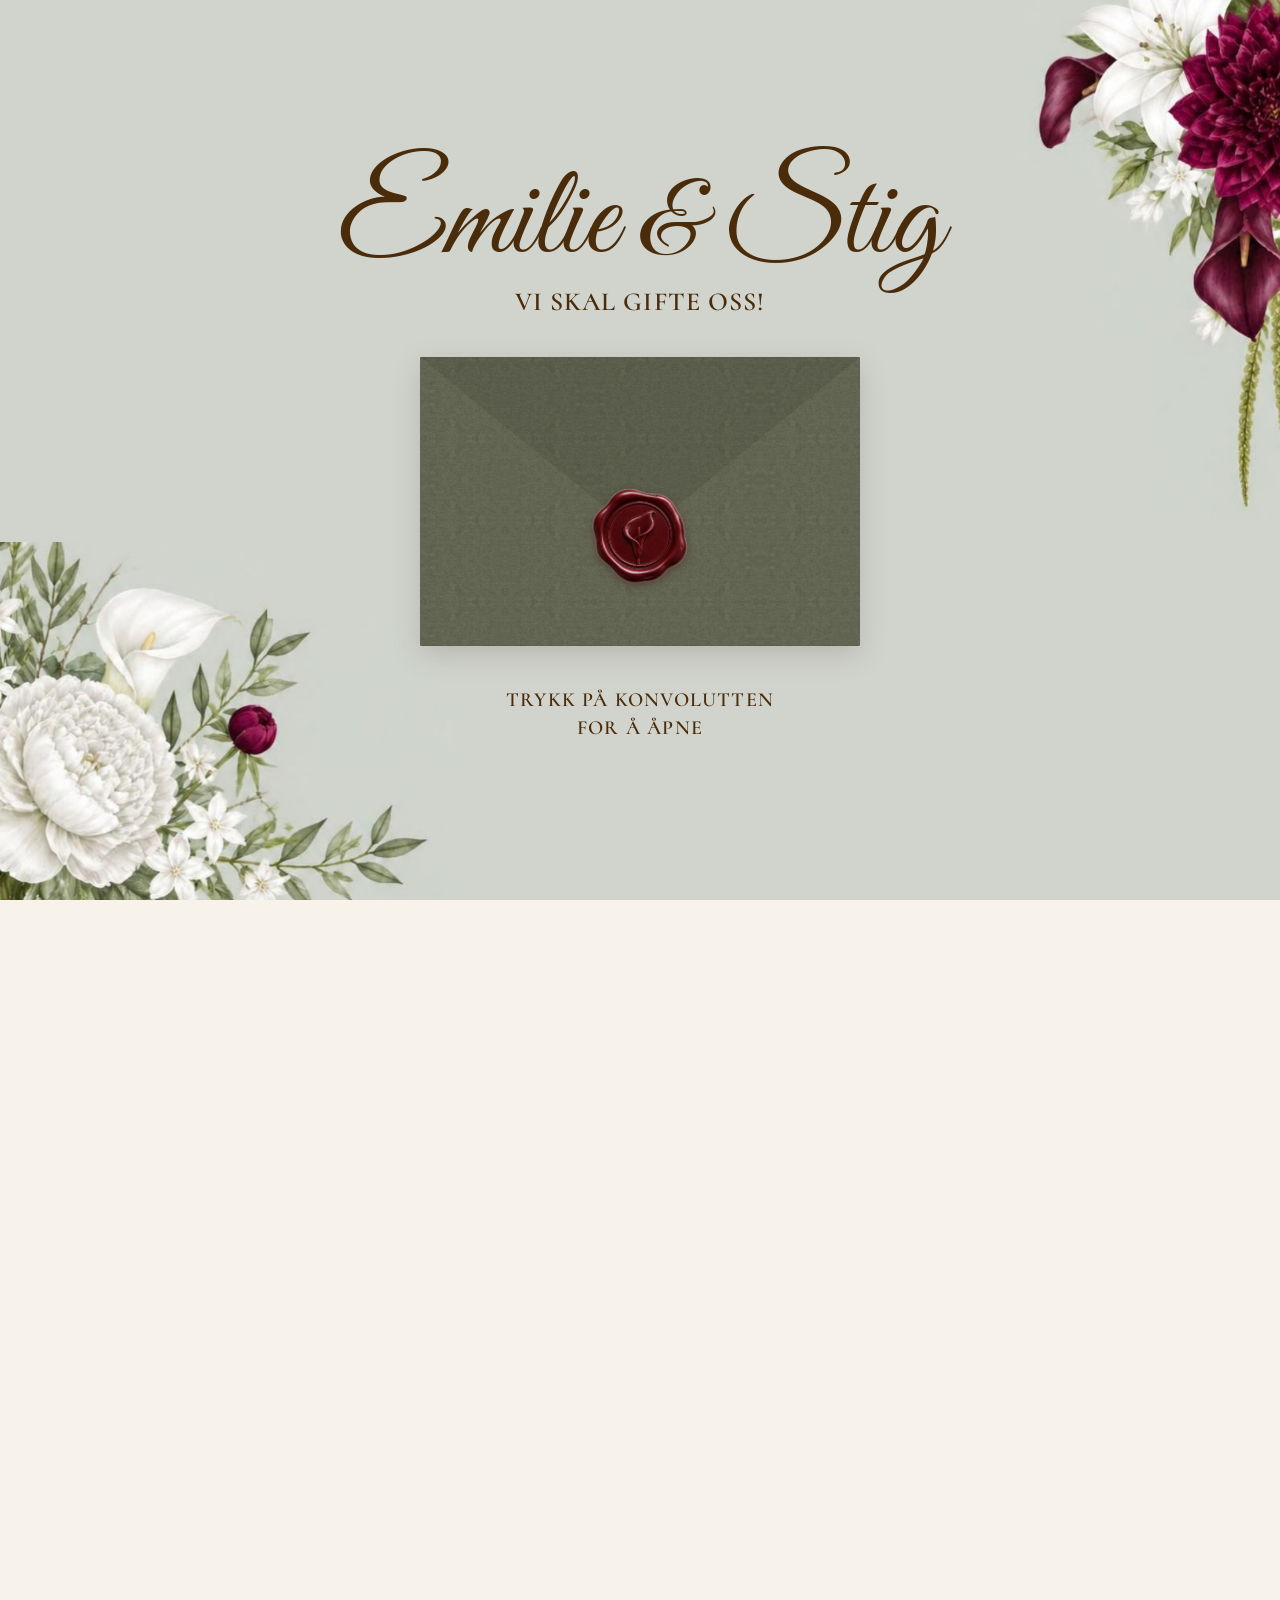
==== commit 89795be9: "Åpning i én scene: konvolutten åpnes og kortene glir ut av den - Konvolutten åpner seg der den ligge" ====
--- a/index.html
+++ b/index.html
@@ -80,49 +80,54 @@
 
     <p class="cover__hint">Trykk på konvolutten<br>for å åpne</p>
   </div>
+
+  <!-- Kortene glir ut av konvolutten i samme scene -->
+  <div class="stage" id="stage" aria-hidden="true">
+    <div class="kollasje-wrap">
+      <div class="kollasje">
+        <div class="k-slot" id="env-slot"></div>
+        <div class="k k-env" aria-hidden="true">
+          <span class="k-env__lomme"></span>
+          <img src="assets/konvolutt.png" alt="">
+        </div>
+        <div class="k k-navn">
+          <p class="k-navn__hilsen" id="hilsen" hidden></p>
+          <p class="k-navn__script">Emilie &amp; Stig</p>
+          <p class="k-navn__caps">gifter seg</p>
+          <p class="k-navn__tekst">og vil gjerne feire dagen med <span id="gjest">deg</span></p>
+        </div>
+        <a class="k k-std" href="#info">
+          <svg class="ikon ikon--hus" viewBox="0 0 120 64" aria-hidden="true"><use href="#ikon-hus"/></svg>
+          <span class="k-std__sted">Telemarkstunet</span>
+          <span class="k-std__by">Kantvegen 135<br>2618 Lillehammer</span>
+          <svg class="ikon ikon--ringer" viewBox="0 0 60 44" aria-hidden="true"><use href="#ikon-ringer"/></svg>
+          <span class="k-std__dato">21. august 2027</span>
+          <span class="k-std__samme">Vielse og fest<br>samme sted</span>
+        </a>
+        <img class="k k-blomst" src="assets/blomsterklynge.png" alt="">
+        <img class="k k-peon" src="assets/peon-hvit.png" alt="">
+        <a class="k k-rsvp" href="#rsvp">
+          <span class="k-rsvp__word">Kommer<br>du?</span>
+          <span class="k-rsvp__frist">Svar innen 1. mai 2027</span>
+          <span class="k-rsvp__knapp">Trykk her</span>
+        </a>
+        <figure class="k k-polaroid">
+          <img src="assets/par-illustrasjon.jpg" alt="Akvarellillustrasjon av Emilie og Stig i bryllupsantrekk">
+        </figure>
+        <a class="k k-disk" href="#info">
+          <span class="k-disk__caps">Trykk for</span>
+          <span class="k-disk__script">Detaljer</span>
+        </a>
+      </div>
+    </div>
+    <a class="scroll-hint" href="#invitasjon">Bla ned<span class="scroll-hint__pil" aria-hidden="true"></span></a>
+  </div>
 </header>
 
 <main>
 
 <!-- ============ SAVE THE DATE ============ -->
 <section class="section section--paper" id="invitasjon">
-  <div class="kollasje-wrap">
-    <div class="kollasje">
-      <div class="k k-env" aria-hidden="true">
-        <span class="k-env__lomme"></span>
-        <img src="assets/konvolutt.png" alt="">
-      </div>
-      <div class="k k-navn">
-        <p class="k-navn__hilsen" id="hilsen" hidden></p>
-        <p class="k-navn__script">Emilie &amp; Stig</p>
-        <p class="k-navn__caps">gifter seg</p>
-        <p class="k-navn__tekst">og vil gjerne feire dagen med <span id="gjest">deg</span></p>
-      </div>
-      <a class="k k-std" href="#info">
-        <svg class="ikon ikon--hus" viewBox="0 0 120 64" aria-hidden="true"><use href="#ikon-hus"/></svg>
-        <span class="k-std__sted">Telemarkstunet</span>
-        <span class="k-std__by">Kantvegen 135<br>2618 Lillehammer</span>
-        <svg class="ikon ikon--ringer" viewBox="0 0 60 44" aria-hidden="true"><use href="#ikon-ringer"/></svg>
-        <span class="k-std__dato">21. august 2027</span>
-        <span class="k-std__samme">Vielse og fest<br>samme sted</span>
-      </a>
-      <img class="k k-blomst" src="assets/blomsterklynge.png" alt="">
-      <img class="k k-peon" src="assets/peon-hvit.png" alt="">
-      <a class="k k-rsvp" href="#rsvp">
-        <span class="k-rsvp__word">Kommer<br>du?</span>
-        <span class="k-rsvp__frist">Svar innen 1. mai 2027</span>
-        <span class="k-rsvp__knapp">Trykk her</span>
-      </a>
-      <figure class="k k-polaroid">
-        <img src="assets/par-illustrasjon.jpg" alt="Akvarellillustrasjon av Emilie og Stig i bryllupsantrekk">
-      </figure>
-      <a class="k k-disk" href="#info">
-        <span class="k-disk__caps">Trykk for</span>
-        <span class="k-disk__script">Detaljer</span>
-      </a>
-    </div>
-  </div>
-
   <img class="nedtelling__bukett" src="assets/bukett-hvit.jpg" alt="">
   <div class="nedtelling reveal">
     <div class="nedtelling__tall" id="countdown">
--- a/style.css
+++ b/style.css
@@ -468,3 +468,69 @@
 
 /* Linjeikoner: 1,5 px i green-leaf, som designsystemet sier */
 .ikon { color: var(--leaf); }
+
+/* =====================================================
+   V6 – ÅPNING I ÉN SCENE
+   Konvolutten åpnes der den ligger, flyr opp på plass,
+   og kortene glir ut av den – uten å bytte side.
+   ===================================================== */
+
+/* Forsiden er hele scenen; den låses opp når kortene ligger på plass */
+.js .cover { height: 100svh; min-height: 560px; }
+.js .cover.is-done { position: relative; inset: auto; z-index: auto; touch-action: auto; }
+
+/* Navn, buketter og hint toner ut når konvolutten trykkes */
+.cover.is-opening .cover__names,
+.cover.is-opening .cover__title,
+.cover.is-opening .cover__hint,
+.cover.is-opening .bouquet { animation: fadeOut 600ms ease-out forwards !important; pointer-events: none; }
+@keyframes fadeOut { to { opacity: 0; } }
+@keyframes fadeIn { from { opacity: 0; } to { opacity: 1; } }
+
+/* Konvolutten: seglet blir sittende, klaffen viser akvarellforet */
+.env.is-open { animation: none !important; cursor: default; }
+.env.is-open .seal { animation: none !important; opacity: 1; }
+.env.is-open .env__flap { transition: none; animation: flapOpen 900ms ease-in-out 250ms forwards; }
+.env.is-open .env__card { transform: translateY(-40%); transition: transform 900ms cubic-bezier(.2, .8, .2, 1) 950ms; }
+.env.is-flying { transition: transform 1000ms cubic-bezier(.65, 0, .25, 1), opacity 600ms ease-out; }
+.env.is-landed { opacity: 0; transition: opacity 600ms ease-out; pointer-events: none; }
+@keyframes flapOpen {
+  0%    { transform: rotateX(0); z-index: 3; }
+  49.9% { z-index: 3; }
+  50%   { background-image: url("assets/konvolutt-for.jpg"); background-size: cover; background-position: center; background-blend-mode: normal; z-index: 0; }
+  100%  { transform: rotateX(180deg); background-image: url("assets/konvolutt-for.jpg"); background-size: cover; background-position: center; background-blend-mode: normal; z-index: 0; }
+}
+
+/* Scenen: kollasjen ligger midt på skjermen, tilpasset både høyde og bredde */
+.stage { position: absolute; inset: 0; display: grid; place-items: center; pointer-events: none; z-index: 1; }
+.cover.is-done .stage { pointer-events: auto; }
+.stage .kollasje-wrap { width: min(560px, 100vw, calc((100svh - 110px) * 620 / 850)); margin: 0; }
+.k-slot { position: absolute; left: calc(115 * var(--u)); top: calc(153 * var(--u)); width: calc(334 * var(--u)); height: calc(219 * var(--u)); }
+
+/* Kortene glir ut fra konvolutten (startpunktet regnes ut i main.js) */
+.cover.is-collage .k { animation: kFra 1000ms cubic-bezier(.2, .8, .2, 1) both; }
+.cover.is-collage .k-env      { animation: fadeIn 600ms ease-out both; }
+.cover.is-collage .k-navn     { animation-delay: 450ms; }
+.cover.is-collage .k-std      { animation-delay: 600ms; }
+.cover.is-collage .k-rsvp     { animation-delay: 800ms; }
+.cover.is-collage .k-polaroid { animation-delay: 950ms; }
+.cover.is-collage .k-blomst   { animation: fadeIn 700ms ease-out 1150ms both; }
+.cover.is-collage .k-peon     { animation: fadeIn 700ms ease-out 1250ms both; }
+.cover.is-collage .k-disk     { animation: popp 700ms cubic-bezier(.3, 1.6, .5, 1) 1450ms both; }
+.cover.is-collage .k-polaroid img { animation: develop 1200ms ease-out 1400ms forwards; }
+@keyframes kFra { from { opacity: 0; translate: var(--fx, 0) var(--fy, 0); scale: .35; } to { opacity: 1; translate: 0 0; scale: 1; } }
+
+/* «Bla ned» når alt ligger på plass */
+.scroll-hint { position: absolute; left: 50%; bottom: calc(14px + env(safe-area-inset-bottom)); translate: -50% 0; display: flex; flex-direction: column; align-items: center; gap: 2px; font: 600 12px/16px var(--font-caps); letter-spacing: .24em; text-transform: uppercase; color: var(--brown); text-decoration: none; opacity: 0; pointer-events: none; }
+.scroll-hint__pil { width: 10px; height: 10px; border-right: 1.5px solid currentColor; border-bottom: 1.5px solid currentColor; rotate: 45deg; }
+.cover.is-done .scroll-hint { opacity: 1; pointer-events: auto; transition: opacity 600ms ease-out; animation: bob 2s ease-in-out infinite; }
+@keyframes bob { 0%, 100% { translate: -50% 0; } 50% { translate: -50% 6px; } }
+
+/* Nedtellingen står rett under scenen */
+#invitasjon { padding-top: var(--space-5); }
+
+@media (prefers-reduced-motion: reduce) {
+  .env.is-open .env__flap { animation-duration: 1ms; animation-delay: 0ms; }
+  .env.is-open .env__card, .env.is-flying, .env.is-landed { transition-duration: 1ms; transition-delay: 0ms; }
+  .cover.is-collage .k, .cover.is-collage .k-polaroid img { animation-duration: 1ms !important; animation-delay: 0ms !important; }
+}
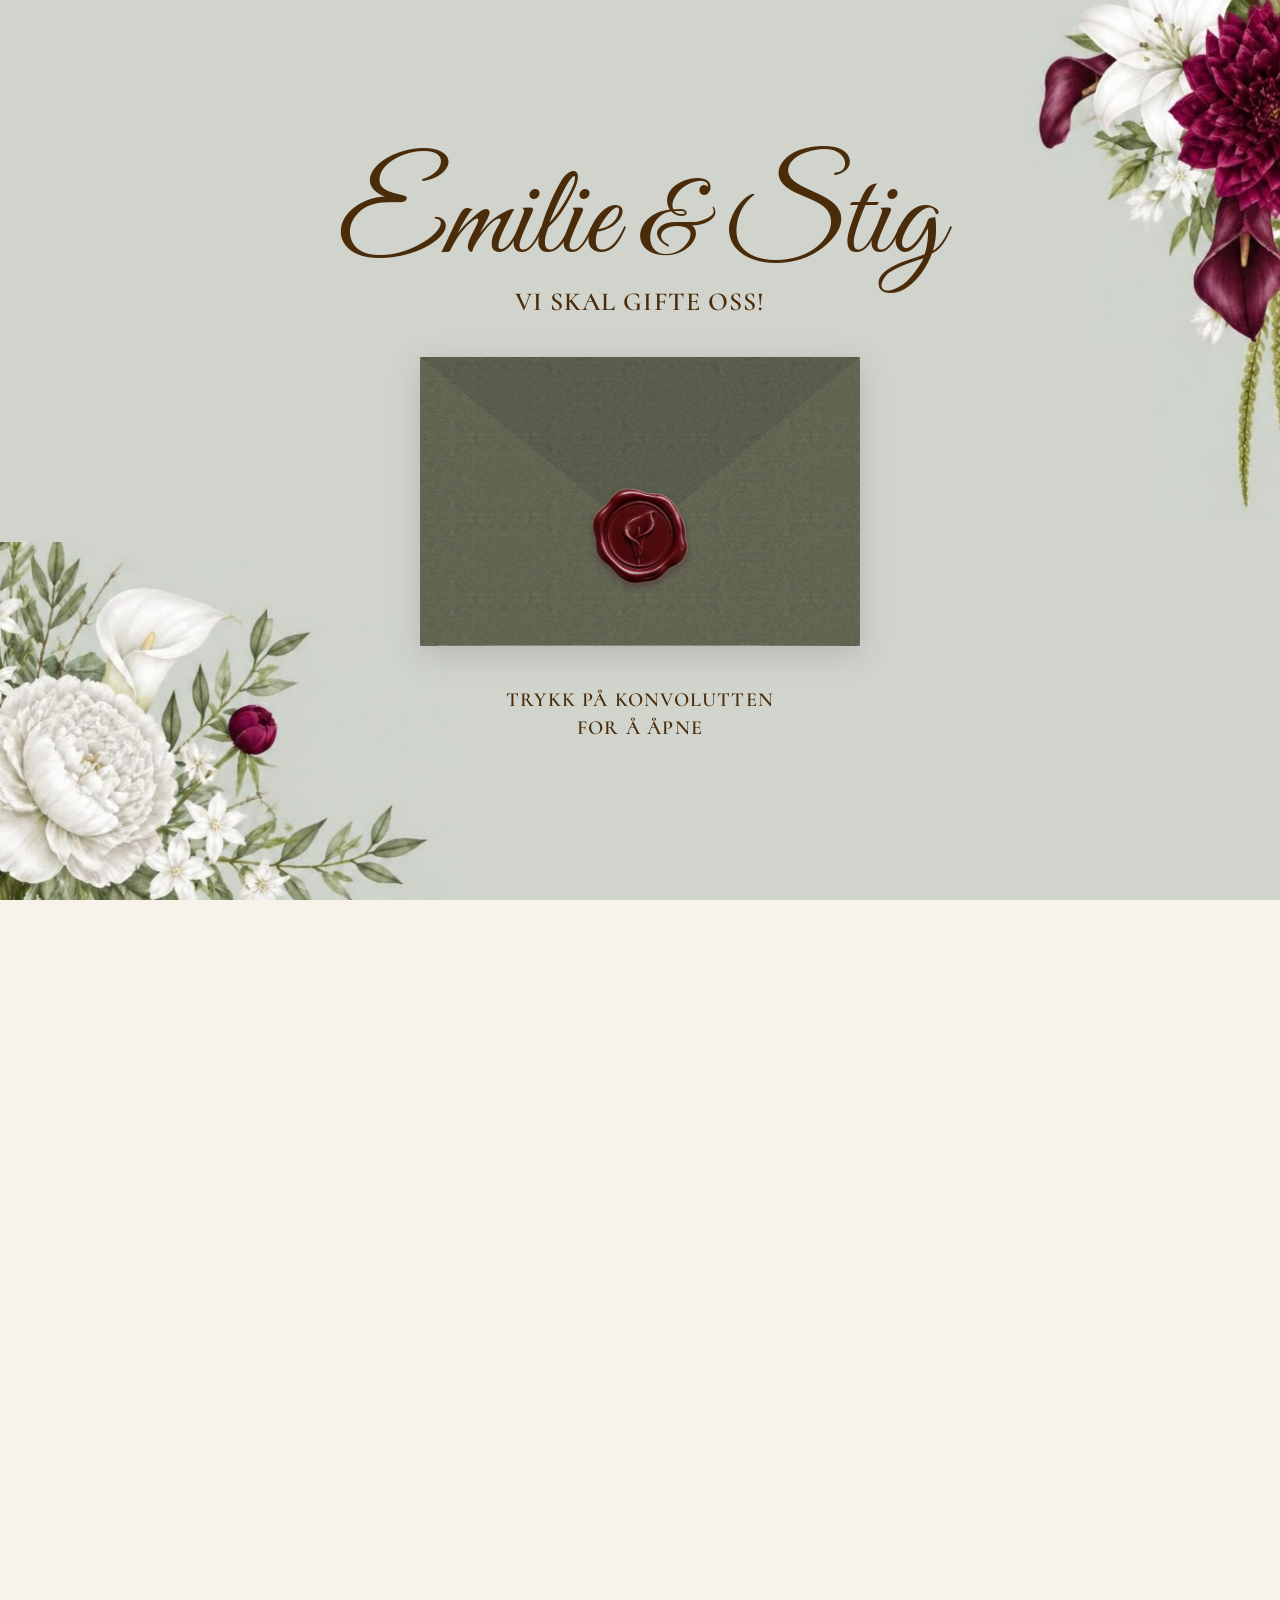
==== commit 91588995: "Gjør åpningen av konvolutten sammenhengende og myk Forsiden og kollasjen brukte to ulike konvolutter" ====
--- a/index.html
+++ b/index.html
@@ -70,57 +70,14 @@
     <h1 class="cover__names">Emilie <span class="amp">&amp;</span> Stig</h1>
     <p class="cover__title">Vi skal gifte oss!</p>
 
-    <button class="env" type="button" id="envelope" aria-label="Åpne invitasjonen">
-      <span class="env__body"></span>
-      <span class="env__card"><span class="script">Du er invitert</span></span>
-      <span class="env__pocket"></span>
-      <span class="env__flap"></span>
-      <img class="seal seal--lg" src="assets/vokssegl.png" alt="">
+    <button class="env konv" type="button" id="envelope" aria-label="Åpne invitasjonen">
+      <span class="konv__bak"></span>
+      <span class="konv__lomme"></span>
+      <span class="konv__klaff"><span class="konv__klaff-ut"></span><span class="konv__klaff-inn"></span></span>
+      <img class="konv__segl" src="assets/vokssegl.png" alt="">
     </button>
 
     <p class="cover__hint">Trykk på konvolutten<br>for å åpne</p>
-  </div>
-
-  <!-- Kortene glir ut av konvolutten i samme scene -->
-  <div class="stage" id="stage" aria-hidden="true">
-    <div class="kollasje-wrap">
-      <div class="kollasje">
-        <div class="k-slot" id="env-slot"></div>
-        <div class="k k-env" aria-hidden="true">
-          <span class="k-env__lomme"></span>
-          <img src="assets/konvolutt.png" alt="">
-        </div>
-        <div class="k k-navn">
-          <p class="k-navn__hilsen" id="hilsen" hidden></p>
-          <p class="k-navn__script">Emilie &amp; Stig</p>
-          <p class="k-navn__caps">gifter seg</p>
-          <p class="k-navn__tekst">og vil gjerne feire dagen med <span id="gjest">deg</span></p>
-        </div>
-        <a class="k k-std" href="#info">
-          <svg class="ikon ikon--hus" viewBox="0 0 120 64" aria-hidden="true"><use href="#ikon-hus"/></svg>
-          <span class="k-std__sted">Telemarkstunet</span>
-          <span class="k-std__by">Kantvegen 135<br>2618 Lillehammer</span>
-          <svg class="ikon ikon--ringer" viewBox="0 0 60 44" aria-hidden="true"><use href="#ikon-ringer"/></svg>
-          <span class="k-std__dato">21. august 2027</span>
-          <span class="k-std__samme">Vielse og fest<br>samme sted</span>
-        </a>
-        <img class="k k-blomst" src="assets/blomsterklynge.png" alt="">
-        <img class="k k-peon" src="assets/peon-hvit.png" alt="">
-        <a class="k k-rsvp" href="#rsvp">
-          <span class="k-rsvp__word">Kommer<br>du?</span>
-          <span class="k-rsvp__frist">Svar innen 1. mai 2027</span>
-          <span class="k-rsvp__knapp">Trykk her</span>
-        </a>
-        <figure class="k k-polaroid">
-          <img src="assets/par-illustrasjon.jpg" alt="Akvarellillustrasjon av Emilie og Stig i bryllupsantrekk">
-        </figure>
-        <a class="k k-disk" href="#info">
-          <span class="k-disk__caps">Trykk for</span>
-          <span class="k-disk__script">Detaljer</span>
-        </a>
-      </div>
-    </div>
-    <a class="scroll-hint" href="#invitasjon">Bla ned<span class="scroll-hint__pil" aria-hidden="true"></span></a>
   </div>
 </header>
 
@@ -128,6 +85,47 @@
 
 <!-- ============ SAVE THE DATE ============ -->
 <section class="section section--paper" id="invitasjon">
+  <div class="kollasje-wrap">
+    <div class="kollasje">
+      <!-- Samme konvolutt som på forsiden, her ferdig åpnet -->
+      <div class="k k-env konv is-open" aria-hidden="true">
+        <span class="konv__bak"></span>
+        <span class="konv__lomme"></span>
+        <span class="konv__klaff"><span class="konv__klaff-ut"></span><span class="konv__klaff-inn"></span></span>
+        <img class="konv__segl" src="assets/vokssegl.png" alt="">
+      </div>
+      <img class="k k-klynge" src="assets/blomsterklynge.png" alt="">
+      <div class="k k-navn">
+        <p class="k-navn__hilsen" id="hilsen" hidden></p>
+        <p class="k-navn__script">Emilie &amp; Stig</p>
+        <p class="k-navn__caps">gifter seg</p>
+        <p class="k-navn__tekst">og vil gjerne feire dagen med <span id="gjest">deg</span></p>
+      </div>
+      <a class="k k-std" href="#info">
+        <svg class="ikon ikon--hus" viewBox="0 0 120 64" aria-hidden="true"><use href="#ikon-hus"/></svg>
+        <span class="k-std__sted">Telemarkstunet</span>
+        <span class="k-std__by">Kantvegen 135<br>2618 Lillehammer</span>
+        <svg class="ikon ikon--ringer" viewBox="0 0 60 44" aria-hidden="true"><use href="#ikon-ringer"/></svg>
+        <span class="k-std__dato">21. august 2027</span>
+        <span class="k-std__samme">Vielse og fest<br>samme sted</span>
+      </a>
+      <img class="k k-blomst" src="assets/blomsterklynge.png" alt="">
+      <img class="k k-peon" src="assets/peon-hvit.png" alt="">
+      <a class="k k-rsvp" href="#rsvp">
+        <span class="k-rsvp__word">Kommer<br>du?</span>
+        <span class="k-rsvp__frist">Svar innen 1. mai 2027</span>
+        <span class="k-rsvp__knapp">Trykk her</span>
+      </a>
+      <figure class="k k-polaroid">
+        <img src="assets/par-illustrasjon.jpg" alt="Akvarellillustrasjon av Emilie og Stig i bryllupsantrekk">
+      </figure>
+      <a class="k k-disk" href="#info">
+        <span class="k-disk__caps">Trykk for</span>
+        <span class="k-disk__script">Detaljer</span>
+      </a>
+    </div>
+  </div>
+
   <img class="nedtelling__bukett" src="assets/bukett-hvit.jpg" alt="">
   <div class="nedtelling reveal">
     <div class="nedtelling__tall" id="countdown">
--- a/style.css
+++ b/style.css
@@ -67,16 +67,6 @@
 /* Konvolutt */
 .env { position: relative; margin-top: var(--space-5); width: min(320px, 78vw); aspect-ratio: 320 / 210; border: 0; padding: 0; background: none; cursor: pointer; border-radius: var(--radius-paper); filter: drop-shadow(0 8px 14px #2b211829); perspective: 900px; }
 .env:focus-visible { outline: 2px solid transparent; box-shadow: var(--focus-ring); }
-.env__body { position: absolute; inset: 0; border-radius: var(--radius-paper); background: color-mix(in srgb, var(--envelope) 86%, #000); }
-.env__pocket { position: absolute; inset: auto 0 0 0; height: 100%; background: var(--envelope); clip-path: polygon(0 0, 50% 54%, 100% 0, 100% 100%, 0 100%); z-index: 2; border-radius: var(--radius-paper); }
-.env__flap { position: absolute; inset: 0 0 auto 0; height: 62%; background: color-mix(in srgb, var(--envelope) 92%, #000); clip-path: polygon(0 0, 100% 0, 50% 100%); transform-origin: top center; z-index: 3; transition: transform 800ms ease-in-out, z-index 0s 400ms; }
-.env__card { position: absolute; left: 8%; right: 8%; top: 8%; bottom: 8%; z-index: 1; background: var(--paper); border-radius: var(--radius-paper); color: var(--brown); display: grid; place-items: start center; padding-top: 10%; transition: transform 800ms ease-in-out 250ms; }
-.env__card .script { font-size: clamp(32px, 8vw, 40px); line-height: 1.1; }
-.seal { position: absolute; left: 50%; top: 62%; width: 96px; height: 96px; transform: translate(-50%, -50%); z-index: 4; filter: drop-shadow(0 3px 4px #3e0a1766); transition: opacity 300ms ease-out; }
-.env:hover .seal { transform: translate(-50%, -50%) scale(1.04); transition: transform 250ms ease-out; }
-.env.is-open .env__flap { transform: rotateX(180deg); z-index: 0; }
-.env.is-open .env__card { transform: translateY(-62%); }
-.env.is-open .seal { opacity: 0; }
 
 /* ---------- Seksjoner ---------- */
 .section { padding: var(--space-6) 0; }
@@ -191,7 +181,7 @@
 
 @media (prefers-reduced-motion: reduce) {
   html { scroll-behavior: auto; }
-  .env__flap, .env__card, .btn, .seal { transition: none !important; }
+  .btn { transition: none !important; }
   .js .reveal { translate: none; transition: opacity 400ms ease-out; }
 }
 
@@ -217,7 +207,7 @@
 .js .cover__hint { animation: fadeUp 800ms ease-out 2600ms both, breathe 2.6s ease-in-out 3400ms infinite; }
 .js .bouquet--tr { transform-origin: top right; animation: inTR 1600ms cubic-bezier(.2, .8, .2, 1) both, swayTR 7s ease-in-out 1600ms infinite; }
 .js .bouquet--bl { transform-origin: bottom left; animation: inBL 1600ms cubic-bezier(.2, .8, .2, 1) 200ms both, swayBL 8s ease-in-out 1800ms infinite; }
-.js .seal { animation: glow 2.4s ease-in-out 3000ms infinite; }
+.js .env .konv__segl { animation: glow 2.4s ease-in-out 3000ms infinite; }
 
 @keyframes write   { from { clip-path: inset(-20% 100% -20% 0); filter: blur(3px); } to { clip-path: inset(-20% 0 -20% 0); filter: blur(0); } }
 @keyframes fadeUp  { from { opacity: 0; transform: translateY(16px); } to { opacity: 1; transform: none; } }
@@ -247,15 +237,6 @@
 }
 
 /* ---------- Konvolutten åpnes ---------- */
-.env.is-open { animation: none; }
-.env.is-open .seal { animation: sealPop 600ms cubic-bezier(.3, 0, .6, 1) forwards; transition: none; }
-.env.is-open .env__flap { transition-delay: 450ms; }
-.env.is-open .env__card { transform: translateY(-78%) scale(1.06); transition: transform 900ms cubic-bezier(.2, .8, .2, 1) 1000ms; }
-@keyframes sealPop {
-  0%   { transform: translate(-50%, -50%) scale(1); opacity: 1; }
-  35%  { transform: translate(-50%, -50%) scale(1.25); opacity: 1; }
-  100% { transform: translate(-50%, 40%) scale(.4) rotate(-50deg); opacity: 0; }
-}
 .cover.is-opening .cover__hint { animation: none; opacity: 0; transition: opacity 300ms; }
 
 /* ---------- Innholdet etter åpning ---------- */
@@ -306,7 +287,6 @@
   .js .cover { place-items: center; padding: 0 var(--space-3); }
   .cover__inner { padding-top: 6svh; }
   .cover__names { font-size: clamp(58px, 17vw, 76px); }
-  .env { width: min(340px, 84vw); }
   .bouquet--tr { height: 30svh; }
   .bouquet--bl { height: 24svh; }
   .section { padding: 48px 0; }
@@ -322,7 +302,7 @@
 
 /* ---------- Redusert bevegelse ---------- */
 @media (prefers-reduced-motion: reduce) {
-  .js .cover__names, .js .cover__title, .js .env, .js .cover__hint, .js .bouquet--tr, .js .bouquet--bl, .js .seal,
+  .js .cover__names, .js .cover__title, .js .env, .js .cover__hint, .js .bouquet--tr, .js .bouquet--bl, .js .konv__segl,
   .is-open .collage > *, .is-open .polaroid img, .heading .heading__script, .timeline .time { animation: none !important; opacity: 1; clip-path: none; filter: none; }
   .petals, .burst { display: none; }
   .cover.is-leaving { animation: fadeOut 500ms forwards; }
@@ -345,7 +325,6 @@
 .kollasje { --u: calc(100cqw / 620); position: relative; height: calc(850 * var(--u)); }
 .k { position: absolute; margin: 0; }
 
-.k-env     { left: calc(108 * var(--u)); top: calc(12 * var(--u));  width: calc(410 * var(--u)); z-index: 1; }
 .k-navn    { left: calc(44 * var(--u));  top: calc(300 * var(--u)); width: calc(300 * var(--u)); height: calc(225 * var(--u)); z-index: 3; rotate: -1deg; }
 .k-std     { left: calc(342 * var(--u)); top: calc(236 * var(--u)); width: calc(230 * var(--u)); height: calc(284 * var(--u)); z-index: 2; rotate: 4deg; }
 .k-blomst  { left: calc(255 * var(--u)); top: calc(575 * var(--u)); width: calc(80 * var(--u));  z-index: 2; }
@@ -396,7 +375,6 @@
 /* ---------- Kortene glir ut av konvolutten ---------- */
 .js .k { opacity: 0; }
 .is-open .k { animation: kUt 1000ms cubic-bezier(.2, .8, .2, 1) both; }
-.is-open .k-env      { animation-name: kInn; animation-delay: 300ms; }
 .is-open .k-navn     { animation-delay: 800ms; }
 .is-open .k-std      { animation-delay: 950ms; }
 .is-open .k-rsvp     { animation-delay: 1100ms; }
@@ -426,7 +404,6 @@
 
 /* Forsiden: større konvolutt og tekst tettere på navnene */
 .cover__title { margin-top: 0; font: 600 clamp(17px, 3vw, 26px)/1.2 var(--font-caps); letter-spacing: .04em; }
-.env { width: min(440px, 82vw); }
 .cover__hint { font: 600 clamp(15px, 2.4vw, 20px)/1.4 var(--font-caps); letter-spacing: .06em; }
 
 /* Nedtelling nederst i invitasjonsdelen: til høyre, med den hvite buketten nederst til venstre (som i Canva) */
@@ -441,7 +418,6 @@
 .nedtelling__tekst { margin-top: var(--space-3); font-size: clamp(32px, 6vw, 56px); line-height: 1.1; color: var(--ink); }
 
 @media (max-width: 560px) {
-  .env { width: min(360px, 86vw); }
 }
 
 /* =====================================================
@@ -456,81 +432,90 @@
   --envelope-canva: #626552;
 }
 
-.k-env { left: calc(108 * var(--u)); top: calc(12 * var(--u)); width: calc(410 * var(--u)); z-index: 1; }
-.k-env img { position: relative; z-index: 1; width: 100%; }
-/* Den nederste delen av konvolutten fortsetter ned bak kortene */
-.k-env__lomme { position: absolute; z-index: 0; left: calc(7 * var(--u)); width: calc(334 * var(--u)); top: calc(240 * var(--u)); height: calc(120 * var(--u)); border-radius: 0 0 var(--radius-paper) var(--radius-paper); background: var(--papir) 0 0 / var(--papir-str), var(--envelope-canva); background-blend-mode: overlay; box-shadow: var(--shadow-paper); }
-/* Samme tekstur lagt over bildedelen, begrenset til konvolutten */
-.k-env::after { content: ""; position: absolute; z-index: 2; inset: 0 0 auto 0; aspect-ratio: 780 / 530; background: var(--papir) 0 0 / var(--papir-str); mix-blend-mode: overlay; -webkit-mask: url("assets/konvolutt-maske.png") 0 0 / 100% 100% no-repeat; mask: url("assets/konvolutt-maske.png") 0 0 / 100% 100% no-repeat; pointer-events: none; }
-
-/* Konvolutten på forsiden får samme papirfølelse */
-.env__body, .env__pocket, .env__flap { background-image: var(--papir); background-size: var(--papir-str); background-blend-mode: overlay; }
+
 
 /* Linjeikoner: 1,5 px i green-leaf, som designsystemet sier */
 .ikon { color: var(--leaf); }
 
 /* =====================================================
-   V6 – ÅPNING I ÉN SCENE
-   Konvolutten åpnes der den ligger, flyr opp på plass,
-   og kortene glir ut av den – uten å bytte side.
+   V6 – SAMMENHENGENDE ÅPNING SOM I INVITASJONSUTKASTET
+   Konvolutten åpnes, flyr opp til plassen sin i kollasjen,
+   og kortene flyr ut fra åpningen og legger seg på plass.
    ===================================================== */
 
-/* Forsiden er hele scenen; den låses opp når kortene ligger på plass */
-.js .cover { height: 100svh; min-height: 560px; }
-.js .cover.is-done { position: relative; inset: auto; z-index: auto; touch-action: auto; }
-
-/* Navn, buketter og hint toner ut når konvolutten trykkes */
+:root { --ease: cubic-bezier(.22, .8, .24, 1); }
+html { scrollbar-gutter: stable; }
+
+/* Siden under er synlig (men låst) mens forsiden løses opp */
+.js.is-locked.is-open main { visibility: visible; }
+.cover.is-opening { background-color: transparent; pointer-events: none; transition: background-color 500ms ease-out 650ms; }
+
+/* Buketter og tekst glir ut */
+.cover.is-opening .bouquet { animation: none; opacity: 0; transition: opacity 700ms var(--ease), transform 900ms var(--ease); }
+.cover.is-opening .bouquet--tr { transform: translate(60px, -60px) scale(.9); }
+.cover.is-opening .bouquet--bl { transform: translate(-60px, 60px) scale(.9); }
 .cover.is-opening .cover__names,
 .cover.is-opening .cover__title,
-.cover.is-opening .cover__hint,
-.cover.is-opening .bouquet { animation: fadeOut 600ms ease-out forwards !important; pointer-events: none; }
-@keyframes fadeOut { to { opacity: 0; } }
-@keyframes fadeIn { from { opacity: 0; } to { opacity: 1; } }
-
-/* Konvolutten: seglet blir sittende, klaffen viser akvarellforet */
-.env.is-open { animation: none !important; cursor: default; }
-.env.is-open .seal { animation: none !important; opacity: 1; }
-.env.is-open .env__flap { transition: none; animation: flapOpen 900ms ease-in-out 250ms forwards; }
-.env.is-open .env__card { transform: translateY(-40%); transition: transform 900ms cubic-bezier(.2, .8, .2, 1) 950ms; }
-.env.is-flying { transition: transform 1000ms cubic-bezier(.65, 0, .25, 1), opacity 600ms ease-out; }
-.env.is-landed { opacity: 0; transition: opacity 600ms ease-out; pointer-events: none; }
-@keyframes flapOpen {
-  0%    { transform: rotateX(0); z-index: 3; }
-  49.9% { z-index: 3; }
-  50%   { background-image: url("assets/konvolutt-for.jpg"); background-size: cover; background-position: center; background-blend-mode: normal; z-index: 0; }
-  100%  { transform: rotateX(180deg); background-image: url("assets/konvolutt-for.jpg"); background-size: cover; background-position: center; background-blend-mode: normal; z-index: 0; }
-}
-
-/* Scenen: kollasjen ligger midt på skjermen, tilpasset både høyde og bredde */
-.stage { position: absolute; inset: 0; display: grid; place-items: center; pointer-events: none; z-index: 1; }
-.cover.is-done .stage { pointer-events: auto; }
-.stage .kollasje-wrap { width: min(560px, 100vw, calc((100svh - 110px) * 620 / 850)); margin: 0; }
-.k-slot { position: absolute; left: calc(115 * var(--u)); top: calc(153 * var(--u)); width: calc(334 * var(--u)); height: calc(219 * var(--u)); }
-
-/* Kortene glir ut fra konvolutten (startpunktet regnes ut i main.js) */
-.cover.is-collage .k { animation: kFra 1000ms cubic-bezier(.2, .8, .2, 1) both; }
-.cover.is-collage .k-env      { animation: fadeIn 600ms ease-out both; }
-.cover.is-collage .k-navn     { animation-delay: 450ms; }
-.cover.is-collage .k-std      { animation-delay: 600ms; }
-.cover.is-collage .k-rsvp     { animation-delay: 800ms; }
-.cover.is-collage .k-polaroid { animation-delay: 950ms; }
-.cover.is-collage .k-blomst   { animation: fadeIn 700ms ease-out 1150ms both; }
-.cover.is-collage .k-peon     { animation: fadeIn 700ms ease-out 1250ms both; }
-.cover.is-collage .k-disk     { animation: popp 700ms cubic-bezier(.3, 1.6, .5, 1) 1450ms both; }
-.cover.is-collage .k-polaroid img { animation: develop 1200ms ease-out 1400ms forwards; }
-@keyframes kFra { from { opacity: 0; translate: var(--fx, 0) var(--fy, 0); scale: .35; } to { opacity: 1; translate: 0 0; scale: 1; } }
-
-/* «Bla ned» når alt ligger på plass */
-.scroll-hint { position: absolute; left: 50%; bottom: calc(14px + env(safe-area-inset-bottom)); translate: -50% 0; display: flex; flex-direction: column; align-items: center; gap: 2px; font: 600 12px/16px var(--font-caps); letter-spacing: .24em; text-transform: uppercase; color: var(--brown); text-decoration: none; opacity: 0; pointer-events: none; }
-.scroll-hint__pil { width: 10px; height: 10px; border-right: 1.5px solid currentColor; border-bottom: 1.5px solid currentColor; rotate: 45deg; }
-.cover.is-done .scroll-hint { opacity: 1; pointer-events: auto; transition: opacity 600ms ease-out; animation: bob 2s ease-in-out infinite; }
-@keyframes bob { 0%, 100% { translate: -50% 0; } 50% { translate: -50% 6px; } }
-
-/* Nedtellingen står rett under scenen */
-#invitasjon { padding-top: var(--space-5); }
+.cover.is-opening .cover__hint { animation: none; opacity: 0; transform: translateY(-16px); transition: opacity 500ms ease-out, transform 700ms var(--ease); }
+
+
+
+/* =====================================================
+   ÉN KONVOLUTT: samme konvolutt på forsiden og i kollasjen.
+   Alle mål er relative (--w = bredden), så den ser lik ut i alle størrelser.
+   ===================================================== */
+.konv { --w: min(440px, 82vw); width: var(--w); aspect-ratio: 320 / 210; font-size: calc(var(--w) / 20); border-radius: var(--radius-paper); perspective: 60em; filter: drop-shadow(0 .4em .7em #2b211829); }
+.env.konv { position: relative; }
+@media (max-width: 560px) { .env.konv { --w: min(360px, 86vw); } }
+
+.konv__bak, .konv__lomme, .konv__klaff, .konv__klaff-ut, .konv__klaff-inn { position: absolute; }
+.konv__bak { inset: 0; border-radius: var(--radius-paper); background: var(--papir) 0 0 / 38% auto, color-mix(in srgb, var(--envelope) 86%, #000); background-blend-mode: overlay; }
+.konv__bak::after { content: ""; position: absolute; inset: 4.5% 4% 0; background: url("assets/foring.jpg") center 40% / cover; }
+.konv__lomme { inset: 0; z-index: 2; border-radius: var(--radius-paper); background: var(--papir) 0 0 / 38% auto, var(--envelope); background-blend-mode: overlay; clip-path: polygon(0 0, 50% 54%, 100% 0, 100% 100%, 0 100%); }
+.konv__klaff { left: 0; top: 0; width: 100%; height: 62%; z-index: 3; transform-origin: 50% 0; transform-style: preserve-3d; }
+.konv__klaff-ut, .konv__klaff-inn { inset: 0; backface-visibility: hidden; -webkit-backface-visibility: hidden; }
+.konv__klaff-ut { clip-path: polygon(0 0, 100% 0, 50% 100%); background: var(--papir) 0 0 / 38% auto, color-mix(in srgb, var(--envelope) 92%, #000); background-blend-mode: overlay; }
+.konv__klaff-inn { transform: rotateX(180deg); clip-path: polygon(0 100%, 100% 100%, 50% 0); background: color-mix(in srgb, var(--envelope) 86%, #000); }
+.konv__klaff-inn::after { content: ""; position: absolute; inset: 11% 5.3% 0; clip-path: polygon(0 100%, 100% 100%, 50% 0); background: url("assets/foring.jpg") center 55% / cover; }
+.konv__segl { position: absolute; left: 50%; top: 62%; z-index: 4; width: 22%; height: auto; aspect-ratio: 1; transform: translate(-50%, -50%); filter: drop-shadow(0 .14em .18em #3e0a1766); }
+
+.konv.is-open .konv__klaff { transform: rotateX(180deg); z-index: 1; }
+.konv.is-open .konv__segl { transform: translate(-50%, -50%) scale(.82); }
+
+/* Forsiden: klaffen vippes opp, og konvolutten flyr til plassen sin i kollasjen */
+.env { transition: translate 1000ms var(--ease) 650ms, scale 1000ms var(--ease) 650ms, opacity 0s linear 1650ms; }
+.env .konv__klaff { transition: transform 750ms cubic-bezier(.5, 0, .3, 1), z-index 0s linear 375ms; }
+.env .konv__segl { transition: transform 250ms ease-out; }
+.env:not(.is-open):hover .konv__segl { transform: translate(-50%, -50%) scale(1.04); }
+.env.is-open { animation: none; cursor: default; }
+.env.is-open .konv__klaff { transition-delay: 200ms, 560ms; }
+.env.is-open .konv__segl { animation: none; transition: transform 500ms var(--ease) 650ms; }
+/* Idet den lander, byttes den med den identiske konvolutten i kollasjen */
+.cover.is-opening .env { opacity: 0; }
+
+.k-env.konv { --w: calc(334 * var(--u)); left: calc(115 * var(--u)); top: calc(136 * var(--u)); z-index: 1; }
+.is-open .k.k-env { animation: none; opacity: 1; transition: opacity 0s linear 1650ms; }
+.k-klynge { left: calc(378 * var(--u)); top: calc(32 * var(--u)); height: calc(184 * var(--u)); width: auto; z-index: 2; rotate: 12deg; pointer-events: none; filter: drop-shadow(0 2px 3px #2b21181f); }
+
+/* Kortene starter i konvoluttens åpning (--dx/--dy settes i main.js) */
+.is-open .k { animation: kUt 1000ms var(--ease) both; }
+.is-open .k-navn     { animation-delay: 1600ms; }
+.is-open .k-klynge   { animation-name: kUt; animation-delay: 1700ms; }
+.is-open .k-std      { animation-delay: 1750ms; }
+.is-open .k-rsvp     { animation-delay: 1880ms; }
+.is-open .k-polaroid { animation-delay: 2010ms; }
+.is-open .k-blomst   { animation-name: kUt; animation-delay: 2120ms; }
+.is-open .k-peon     { animation-name: kUt; animation-delay: 2250ms; }
+.is-open .k-disk     { animation: kUt 1000ms var(--ease) 2350ms both; }
+.is-open .k-polaroid img { animation-delay: 2400ms; }
+
+@keyframes kUt {
+  0%   { opacity: 0; translate: var(--dx, 0) var(--dy, 0); scale: .32; rotate: 0deg; }
+  35%  { opacity: 1; }
+  100% { opacity: 1; translate: 0 0; scale: 1; }
+}
 
 @media (prefers-reduced-motion: reduce) {
-  .env.is-open .env__flap { animation-duration: 1ms; animation-delay: 0ms; }
-  .env.is-open .env__card, .env.is-flying, .env.is-landed { transition-duration: 1ms; transition-delay: 0ms; }
-  .cover.is-collage .k, .cover.is-collage .k-polaroid img { animation-duration: 1ms !important; animation-delay: 0ms !important; }
-}
+  .cover, .cover *, .k-env, .k-env * { transition-duration: 1ms !important; transition-delay: 0s !important; }
+  .is-open .k, .is-open .k-disk { animation: none !important; opacity: 1; }
+}
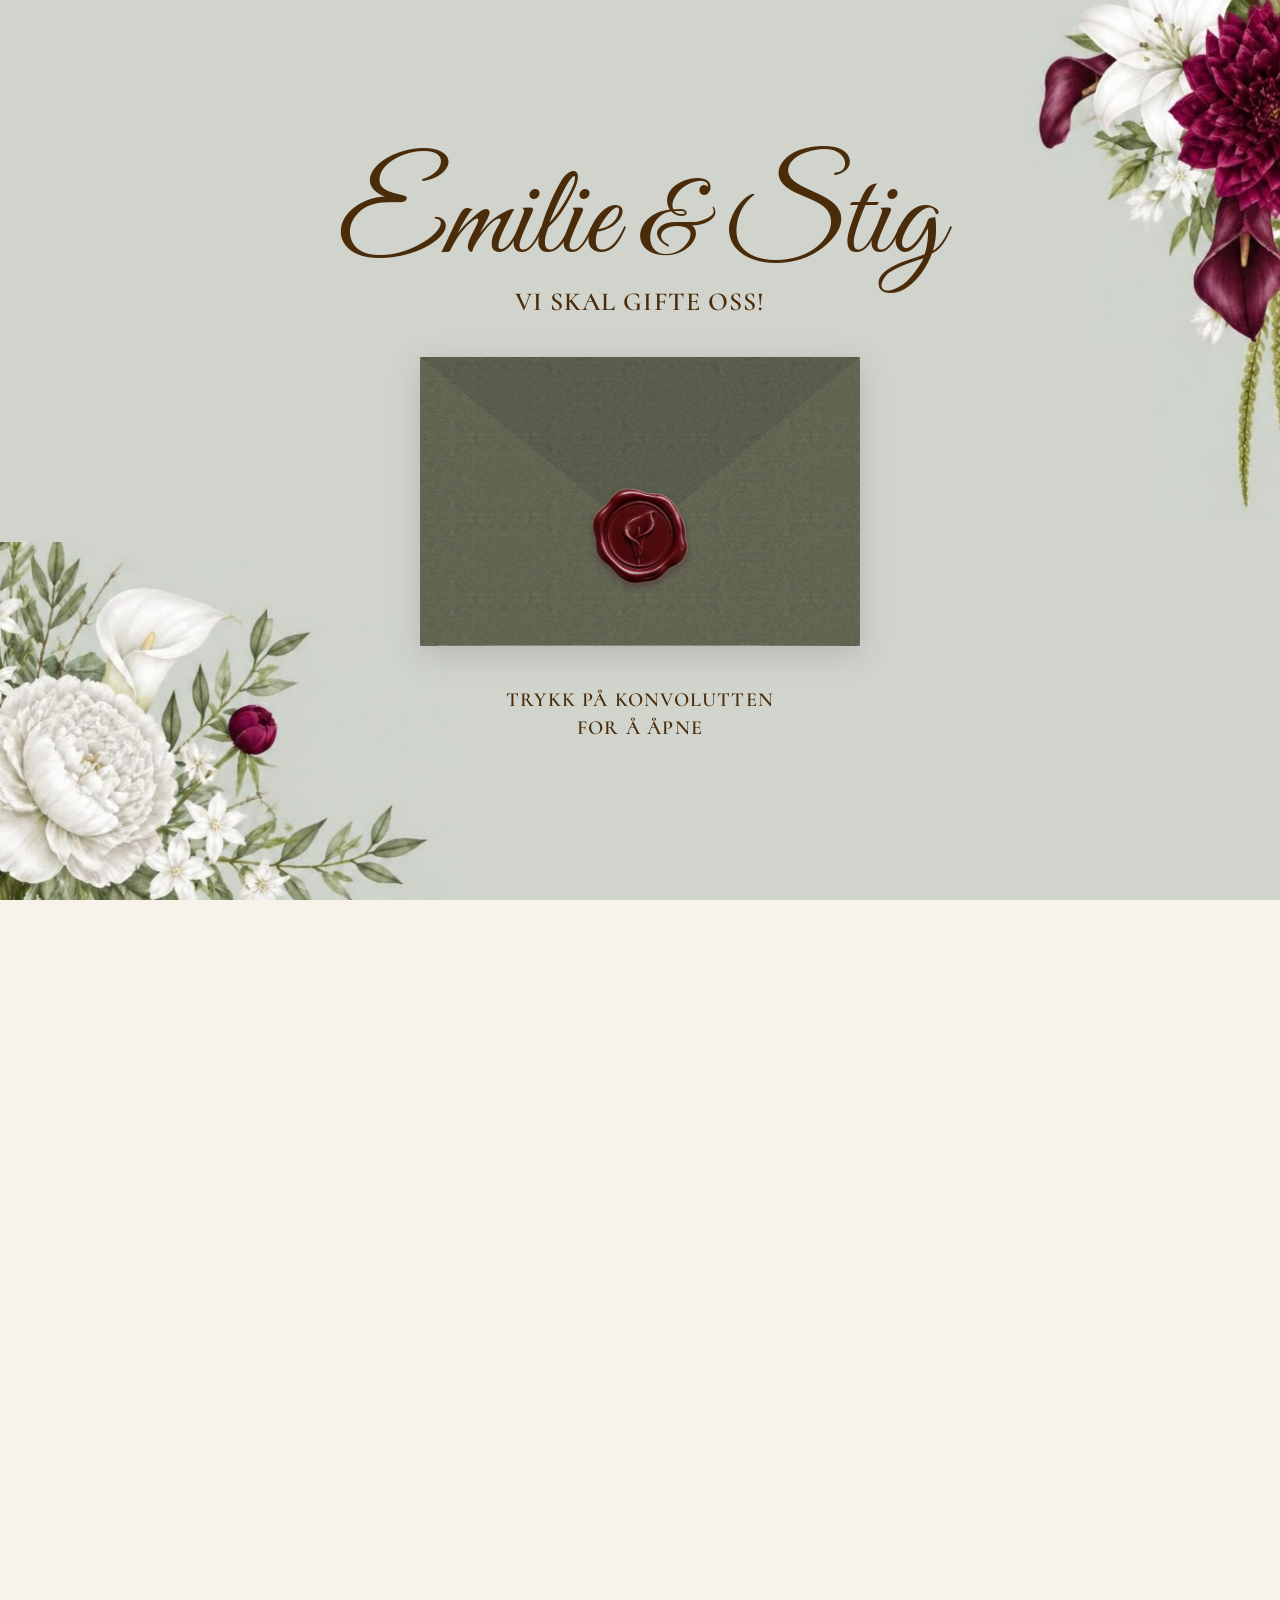
==== commit 965b6ada: "Legg til valgfritt «Annet»-felt i RSVP-skjemaet Co-Authored-By: Claude Opus 5.5 <noreply@anthropic.c" ====
--- a/index.html
+++ b/index.html
@@ -207,6 +207,7 @@
 
       <form name="rsvp" method="POST" action="/takk.html" data-netlify="true" netlify-honeypot="bot-field" id="rsvp-form" novalidate>
         <input type="hidden" name="form-name" value="rsvp">
+        <input type="hidden" name="invitert" id="invitert" value="">
         <p class="hidden"><label>Ikke fyll ut dette: <input name="bot-field"></label></p>
 
         <label class="field">
@@ -254,6 +255,11 @@
           <textarea class="input" name="hilsen" rows="3" placeholder="Valgfritt"></textarea>
         </label>
 
+        <label class="field">
+          <span class="label">Annet</span>
+          <textarea class="input" name="annet" rows="3" placeholder="Valgfritt – noe annet du vil si fra om?"></textarea>
+        </label>
+
         <button class="btn btn--primary btn--block" type="submit">Svar på invitasjon</button>
         <p class="error form-error" id="form-error" hidden>Noe gikk galt. Prøv igjen om litt.</p>
       </form>
--- a/style.css
+++ b/style.css
@@ -519,3 +519,24 @@
   .cover, .cover *, .k-env, .k-env * { transition-duration: 1ms !important; transition-delay: 0s !important; }
   .is-open .k, .is-open .k-disk { animation: none !important; opacity: 1; }
 }
+
+/* Mobil: større kollasje og tekst som er lett å lese */
+@media (max-width: 560px) {
+  /* Kortene fyller hele bredden – den tomme kanten i utsnittet skjæres bort (#invitasjon klipper det som stikker ut) */
+  .kollasje-wrap { width: calc(100vw * 620 / 580); margin-inline: 0; margin-left: calc(50% - 50vw - 100vw * 26 / 580); }
+
+  .k-navn { padding: 0 calc(18 * var(--u)); }
+  .k-navn__hilsen { font-size: 14px; }
+  .k-navn__caps   { font-size: 11px; letter-spacing: .26em; }
+  .k-navn__tekst  { font-size: 13.5px; line-height: 1.25; }
+  .k-std { gap: calc(3 * var(--u)); padding: 0 calc(14 * var(--u)); }
+  .k-std__sted    { font-size: 17px; }
+  .k-std__by      { font-size: 12px; }
+  .k-std__dato    { font-size: 16px; }
+  .k-std__samme   { font-size: 10px; letter-spacing: .1em; }
+  .k-rsvp__word   { font-size: 19px; }
+  .k-rsvp__frist  { font-size: 12.5px; }
+  .k-rsvp__knapp  { font-size: 10.5px; }
+  .k-disk__caps   { font-size: 8.5px; letter-spacing: .12em; }
+  .k-disk__script { font-size: 22px; }
+}
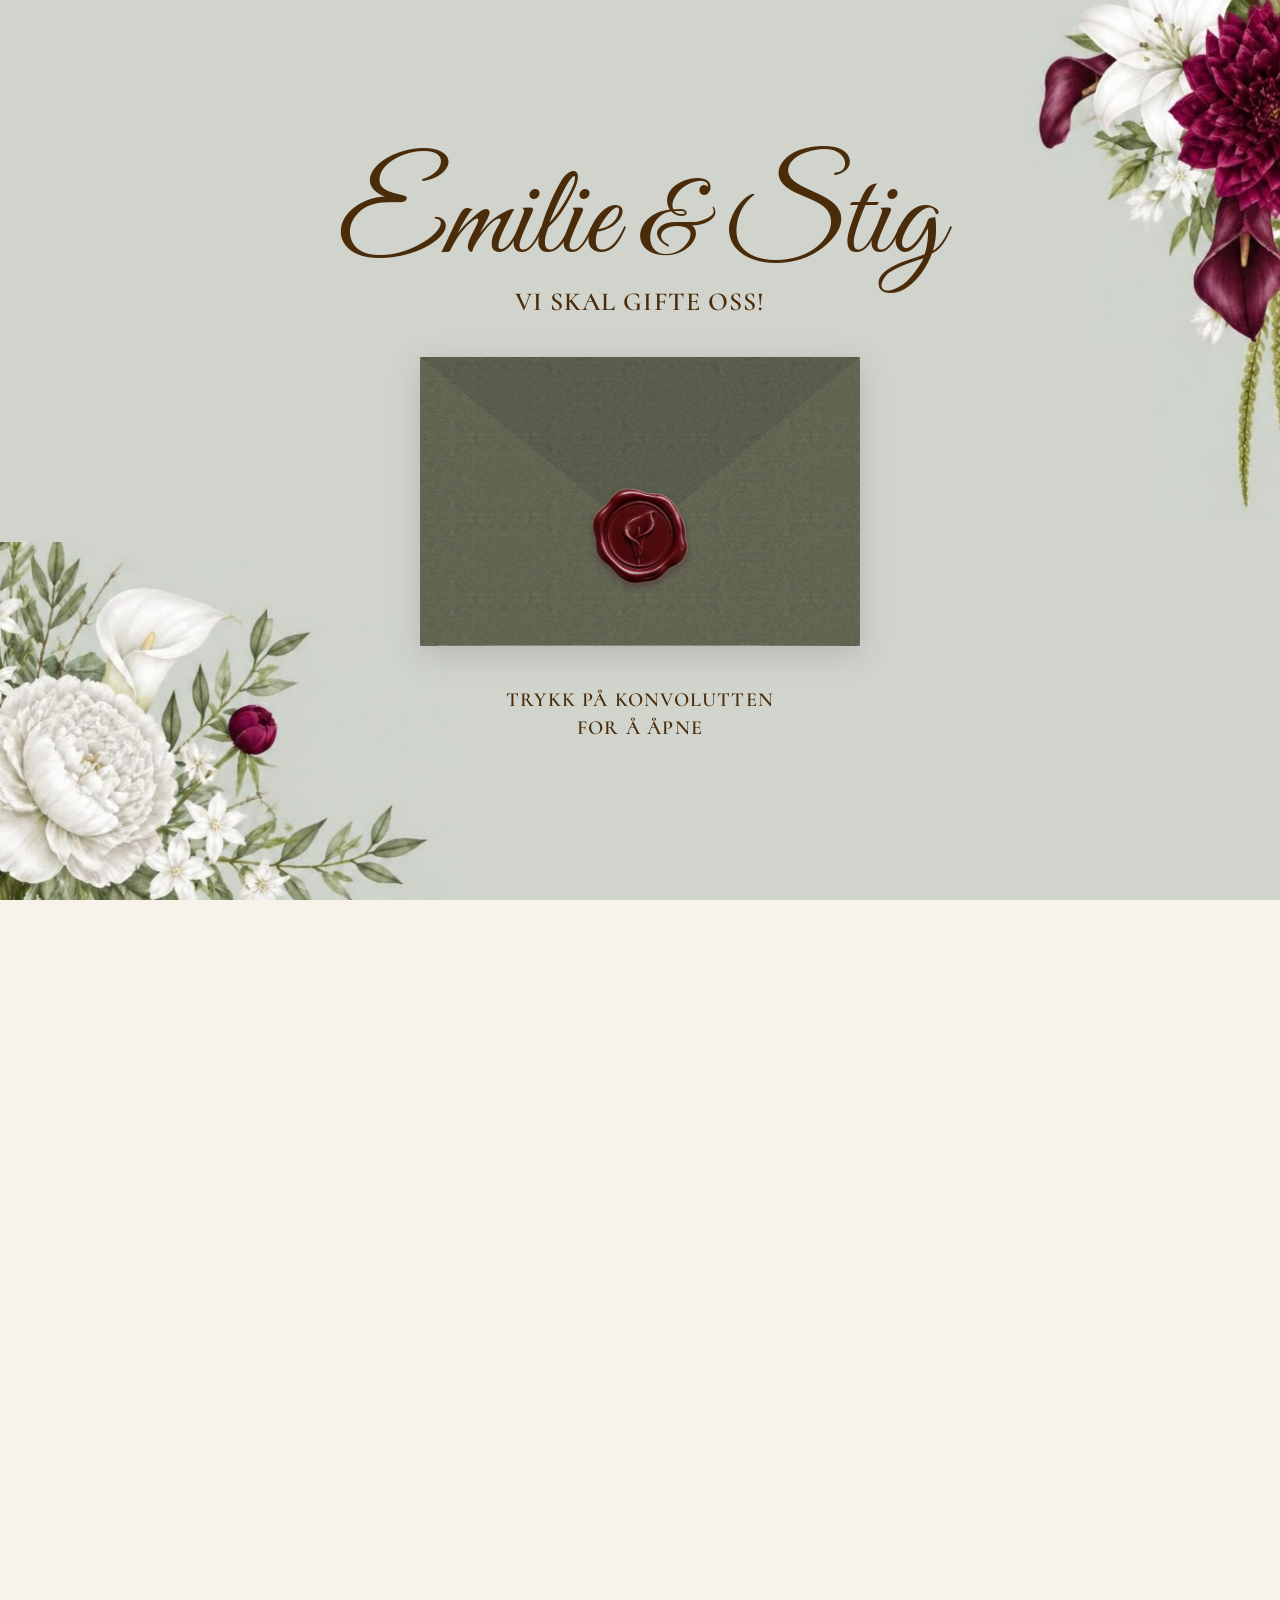
==== commit ba27434a: "Fiks Stigs issues: tekststørrelser, klokkeslett, skjema og forhåndsbilde Closes #4, #8, #10, #11, #1" ====
--- a/index.html
+++ b/index.html
@@ -6,6 +6,19 @@
 <title>Emilie &amp; Stig · 21. august 2027</title>
 <meta name="description" content="Emilie og Stig gifter seg 21. august 2027 på Telemarkstunet på Lillehammer.">
 <meta name="theme-color" content="#d1d4cd">
+
+<!-- Forhåndsvisning når lenken deles (iMessage, Messenger, Snap o.l.) -->
+<meta property="og:type" content="website">
+<meta property="og:site_name" content="Emilie &amp; Stig">
+<meta property="og:title" content="Emilie &amp; Stig gifter seg">
+<meta property="og:description" content="Du er invitert! 21. august 2027 på Telemarkstunet, Lillehammer.">
+<meta property="og:url" content="https://bryllup-stig-emilie.netlify.app/">
+<meta property="og:image" content="https://bryllup-stig-emilie.netlify.app/assets/forhandsvisning.jpg">
+<meta property="og:image:width" content="1200">
+<meta property="og:image:height" content="630">
+<meta property="og:image:alt" content="Lukket grønn konvolutt med vokssegl og navnene Emilie &amp; Stig">
+<meta property="og:locale" content="nb_NO">
+<meta name="twitter:card" content="summary_large_image">
 <link rel="preload" href="fonts/GreatVibes-Regular.woff2" as="font" type="font/woff2" crossorigin>
 <link rel="preload" href="fonts/CormorantSC-SemiBold.woff2" as="font" type="font/woff2" crossorigin>
 <link rel="stylesheet" href="style.css">
@@ -101,28 +114,24 @@
         <p class="k-navn__caps">gifter seg</p>
         <p class="k-navn__tekst">og vil gjerne feire dagen med <span id="gjest">deg</span></p>
       </div>
-      <a class="k k-std" href="#info">
+      <div class="k k-std">
         <svg class="ikon ikon--hus" viewBox="0 0 120 64" aria-hidden="true"><use href="#ikon-hus"/></svg>
         <span class="k-std__sted">Telemarkstunet</span>
         <span class="k-std__by">Kantvegen 135<br>2618 Lillehammer</span>
         <svg class="ikon ikon--ringer" viewBox="0 0 60 44" aria-hidden="true"><use href="#ikon-ringer"/></svg>
         <span class="k-std__dato">21. august 2027</span>
-        <span class="k-std__samme">Vielse og fest<br>samme sted</span>
-      </a>
+        <span class="k-std__tid">kl. 14.00</span>
+      </div>
       <img class="k k-blomst" src="assets/blomsterklynge.png" alt="">
-      <img class="k k-peon" src="assets/peon-hvit.png" alt="">
-      <a class="k k-rsvp" href="#rsvp">
-        <span class="k-rsvp__word">Kommer<br>du?</span>
-        <span class="k-rsvp__frist">Svar innen 1. mai 2027</span>
-        <span class="k-rsvp__knapp">Trykk her</span>
-      </a>
+      <img class="k k-peon" src="assets/ny_blomst.png" alt="">
+      <div class="k k-rsvp">
+        <span class="k-rsvp__word" data-dere="Kommer<br>dere?">Kommer<br>du?</span>
+        <span class="k-rsvp__frist">Svar innen<br>1. mai 2027</span>
+      </div>
       <figure class="k k-polaroid">
         <img src="assets/par-illustrasjon.jpg" alt="Akvarellillustrasjon av Emilie og Stig i bryllupsantrekk">
       </figure>
-      <a class="k k-disk" href="#info">
-        <span class="k-disk__caps">Trykk for</span>
-        <span class="k-disk__script">Detaljer</span>
-      </a>
+      <a class="k k-pil" href="#program" aria-label="Bla ned"><span class="k-pil__tegn" aria-hidden="true"></span></a>
     </div>
   </div>
 
@@ -146,7 +155,7 @@
     <p class="note reveal">Foreløpig program – tidene kan endre seg.</p>
 
     <ol class="timeline">
-      <li class="reveal"><svg class="ikon timeline__ikon" viewBox="0 0 60 44" aria-hidden="true"><use href="#ikon-ringer"/></svg><div><h3>Vielse</h3><p><span class="time">kl. 14.00</span> Seremoni på Telemarkstunet. Hele dagen, også festen, er på samme sted.</p></div></li>
+      <li class="reveal"><svg class="ikon timeline__ikon" viewBox="0 0 60 44" aria-hidden="true"><use href="#ikon-ringer"/></svg><div><h3>Vielse</h3><p><span class="time">kl. 14.00</span> Seremoni på Telemarkstunet.</p></div></li>
       <li class="reveal"><svg class="ikon timeline__ikon" viewBox="0 0 60 64" aria-hidden="true"><use href="#ikon-glass"/></svg><div><h3>Bobler og bilder</h3><p><span class="time">kl. 15.00</span> Skål med brudeparet og fotografering.</p></div></li>
       <li class="reveal"><svg class="ikon timeline__ikon" viewBox="0 0 72 48" aria-hidden="true"><use href="#ikon-middag"/></svg><div><h3>Middag</h3><p><span class="time">kl. 17.30</span> Middag, taler og god stemning.</p></div></li>
       <li class="reveal"><svg class="ikon timeline__ikon" viewBox="0 0 64 48" aria-hidden="true"><use href="#ikon-kake"/></svg><div><h3>Kake og første dans</h3><p><span class="time">kl. 21.00</span> Deretter er dansegulvet åpent.</p></div></li>
@@ -166,13 +175,13 @@
       <article class="info reveal">
         <p class="eyebrow">Sted</p>
         <h3>Telemarkstunet</h3>
-        <p>Kantvegen 135, 2618 Lillehammer. Både vielsen og festen er her, så du trenger ikke flytte deg i løpet av dagen. Informasjon om parkering kommer.</p>
+        <p>Kantvegen 135, 2618 Lillehammer. Både vielsen og festen er her, så <span data-dere="dere">du</span> trenger ikke flytte <span data-dere="dere">deg</span> i løpet av dagen. Informasjon om parkering kommer.</p>
         <a class="btn btn--secondary" href="https://www.google.com/maps/search/?api=1&amp;query=Telemarkstunet%2C+Kantvegen+135%2C+2618+Lillehammer" target="_blank" rel="noopener">Åpne kart</a>
       </article>
       <article class="info reveal">
-        <p class="eyebrow">Reise</p>
-        <h3>Til Lillehammer</h3>
-        <p>Toget fra Oslo S og Gardermoen går rett til Lillehammer. Vi kommer tilbake med informasjon om transport til Telemarkstunet.</p>
+        <p class="eyebrow">Servering</p>
+        <h3>Mat og drikke</h3>
+        <p>Vi stiller med drikke.</p>
       </article>
       <article class="info reveal">
         <p class="eyebrow">Overnatting</p>
@@ -182,12 +191,12 @@
       <article class="info reveal">
         <p class="eyebrow">Antrekk</p>
         <h3>Dresscode</h3>
-        <p>Kommer. Seremonien er utendørs, så ta med noe varmt til kvelden.</p>
+        <p>Pent og sommerlig.</p>
       </article>
       <article class="info reveal">
         <p class="eyebrow">Gaver</p>
         <h3>Gaveønsker</h3>
-        <p>Det viktigste er at du kommer. Ønskeliste kommer.</p>
+        <p>Det viktigste er at <span data-dere="dere">du</span> kommer. Ønskeliste kommer.</p>
       </article>
       <article class="info reveal">
         <p class="eyebrow">Spørsmål</p>
@@ -202,31 +211,44 @@
 <section class="section section--sage" id="rsvp">
   <div class="wrap narrow">
     <div class="rsvp reveal">
-      <h2 class="heading heading--card"><span class="script heading__script">Kommer du?</span><span class="heading__caps">Gi oss beskjed</span></h2>
+      <h2 class="heading heading--card"><span class="script heading__script" data-dere="Kommer dere?">Kommer du?</span><span class="heading__caps">Gi oss beskjed</span></h2>
       <p class="note">Svar innen 1. mai 2027</p>
 
       <form name="rsvp" method="POST" action="/takk.html" data-netlify="true" netlify-honeypot="bot-field" id="rsvp-form" novalidate>
         <input type="hidden" name="form-name" value="rsvp">
+        <p class="paakrevd-note">Felt merket med <span class="paakrevd">*</span> må fylles ut.</p>
         <input type="hidden" name="invitert" id="invitert" value="">
+        <input type="hidden" name="deltakere" id="deltakere" value="">
         <p class="hidden"><label>Ikke fyll ut dette: <input name="bot-field"></label></p>
 
-        <label class="field">
-          <span class="label">Navn</span>
+        <label class="field" id="felt-navn">
+          <span class="label">Navn<span class="paakrevd" aria-hidden="true">*</span></span>
           <input class="input" type="text" name="navn" autocomplete="name" required placeholder="Fornavn og etternavn">
           <span class="error" hidden>Skriv inn navnet ditt.</span>
         </label>
 
-        <fieldset class="field">
-          <legend class="label">Kommer du?</legend>
+        <!-- Personlig lenke med ett navn: navnet står her i stedet for navnefeltet -->
+        <p class="rsvp-navn" id="rsvp-navn" hidden></p>
+
+        <fieldset class="field" id="felt-kommer">
+          <legend class="label">Kommer du?<span class="paakrevd" aria-hidden="true">*</span></legend>
           <div class="choice">
-            <label class="choice__opt"><input type="radio" name="kommer" value="Ja" required><span class="btn btn--secondary">Ja, jeg kommer</span></label>
-            <label class="choice__opt"><input type="radio" name="kommer" value="Nei"><span class="btn btn--ghost">Beklager, jeg kan ikke</span></label>
+            <label class="choice__opt"><input type="radio" name="kommer" value="Ja" required><span class="btn btn--secondary">Jeg kommer</span></label>
+            <label class="choice__opt"><input type="radio" name="kommer" value="Nei"><span class="btn btn--ghost">Jeg kommer ikke</span></label>
           </div>
           <span class="error" hidden>Velg ett av svarene.</span>
         </fieldset>
 
+        <!-- Personlig lenke med flere navn: én avkrysningsboks per person -->
+        <fieldset class="field" id="felt-hvem" hidden>
+          <legend class="label">Hvem kommer?<span class="paakrevd" aria-hidden="true">*</span></legend>
+          <div class="sjekk" id="hvem-liste"></div>
+          <label class="sjekk__opt sjekk__opt--nei"><input type="checkbox" id="ingen-kommer"><span>Vi kan dessverre ikke komme</span></label>
+          <span class="error" hidden>Kryss av for hvem som kommer, eller at dere ikke kan komme.</span>
+        </fieldset>
+
         <div class="if-yes" id="if-yes">
-          <label class="field">
+          <label class="field" id="felt-antall">
             <span class="label">Antall gjester</span>
             <select class="input" name="antall">
               <option>1</option><option>2</option><option>3</option><option>4</option>
@@ -234,19 +256,15 @@
             <span class="hint">Deg selv medregnet.</span>
           </label>
 
+
           <label class="field">
-            <span class="label">Navn på følge</span>
-            <input class="input" type="text" name="folge" placeholder="Hvis du har med noen">
-          </label>
-
-          <label class="field">
-            <span class="label">Allergier</span>
-            <input class="input" type="text" name="allergier" placeholder="Matallergier eller spesielle hensyn">
+            <span class="label">Allergier/matpreferanser</span>
+            <input class="input" type="text" name="allergier" placeholder="F.eks. nøtteallergi eller vegetar">
           </label>
 
           <label class="field">
             <span class="label">Sangønske</span>
-            <input class="input" type="text" name="sang" placeholder="Hva får deg ut på dansegulvet?">
+            <input class="input" type="text" name="sang" placeholder="Hva får deg ut på dansegulvet?" data-dere-ph="Hva får dere ut på dansegulvet?">
           </label>
         </div>
 
@@ -257,7 +275,7 @@
 
         <label class="field">
           <span class="label">Annet</span>
-          <textarea class="input" name="annet" rows="3" placeholder="Valgfritt – noe annet du vil si fra om?"></textarea>
+          <textarea class="input" name="annet" rows="3" placeholder="Valgfritt – noe annet du vil si fra om?" data-dere-ph="Valgfritt – noe annet dere vil si fra om?"></textarea>
         </label>
 
         <button class="btn btn--primary btn--block" type="submit">Svar på invitasjon</button>
--- a/style.css
+++ b/style.css
@@ -331,7 +331,6 @@
 .k-rsvp    { left: calc(88 * var(--u));  top: calc(545 * var(--u)); width: calc(176 * var(--u)); height: calc(192 * var(--u)); z-index: 3; rotate: -3deg; }
 .k-polaroid{ left: calc(330 * var(--u)); top: calc(552 * var(--u)); width: calc(215 * var(--u)); z-index: 4; rotate: -1deg; }
 .k-peon    { left: calc(22 * var(--u)); top: calc(500 * var(--u)); width: calc(118 * var(--u)); z-index: 3; rotate: -8deg; filter: drop-shadow(0 2px 3px #2b21181f); pointer-events: none; }
-.k-disk    { left: calc(260 * var(--u)); top: calc(722 * var(--u)); width: calc(100 * var(--u)); height: calc(100 * var(--u)); z-index: 6; }
 
 /* Papirkort */
 .k-navn, .k-std, .k-rsvp { box-sizing: border-box; display: flex; flex-direction: column; align-items: center; justify-content: center; text-align: center; border-radius: var(--radius-paper); box-shadow: var(--shadow-paper); text-decoration: none; }
@@ -362,14 +361,10 @@
 .k-polaroid { box-sizing: border-box; padding: calc(10 * var(--u)) calc(10 * var(--u)) calc(34 * var(--u)); background: var(--raised); border-radius: var(--radius-paper); box-shadow: var(--shadow-paper); }
 .k-polaroid img { width: 100%; aspect-ratio: 4 / 5; object-fit: cover; object-position: 50% 20%; }
 
-.k-disk { display: flex; flex-direction: column; align-items: center; justify-content: center; border-radius: 50%; background: var(--calla); color: var(--on-dark); text-decoration: none; box-shadow: var(--shadow-paper); }
-.k-disk__caps { font: 600 max(8px, calc(11 * var(--u)))/1.2 var(--font-caps); letter-spacing: .18em; text-transform: uppercase; }
-.k-disk__script { font: 400 calc(28 * var(--u))/1.1 var(--font-script); }
 
 /* Klikkbare kort løftes litt */
 a.k { transition: transform 250ms ease-out, box-shadow 250ms ease-out, background-color 250ms ease-out; }
 a.k:hover { transform: translateY(-4px); box-shadow: var(--shadow-lifted); }
-.k-disk:hover { background: var(--wine); }
 a.k:focus-visible { outline: 2px solid transparent; box-shadow: var(--focus-ring); }
 
 /* ---------- Kortene glir ut av konvolutten ---------- */
@@ -381,7 +376,6 @@
 .is-open .k-polaroid { animation-delay: 1250ms; }
 .is-open .k-blomst   { animation-name: kInn; animation-delay: 1450ms; }
 .is-open .k-peon     { animation-name: kInn; animation-delay: 1550ms; }
-.is-open .k-disk     { animation: popp 700ms cubic-bezier(.3, 1.6, .5, 1) 1900ms both; }
 .js .k-polaroid img { filter: sepia(1) brightness(1.7) blur(6px); }
 .is-open .k-polaroid img { animation: develop 1200ms ease-out 1700ms forwards; }
 
@@ -390,7 +384,7 @@
 @keyframes popp   { from { opacity: 0; scale: 0; } to { opacity: 1; scale: 1; } }
 
 @media (prefers-reduced-motion: reduce) {
-  .is-open .k, .is-open .k-disk, .is-open .k-polaroid img { animation: none !important; opacity: 1; filter: none; }
+  .is-open .k, .is-open .k-polaroid img { animation: none !important; opacity: 1; filter: none; }
 }
 
 /* Kollasjen bruker hele skjermbredden på mobil */
@@ -506,7 +500,6 @@
 .is-open .k-polaroid { animation-delay: 2010ms; }
 .is-open .k-blomst   { animation-name: kUt; animation-delay: 2120ms; }
 .is-open .k-peon     { animation-name: kUt; animation-delay: 2250ms; }
-.is-open .k-disk     { animation: kUt 1000ms var(--ease) 2350ms both; }
 .is-open .k-polaroid img { animation-delay: 2400ms; }
 
 @keyframes kUt {
@@ -517,7 +510,7 @@
 
 @media (prefers-reduced-motion: reduce) {
   .cover, .cover *, .k-env, .k-env * { transition-duration: 1ms !important; transition-delay: 0s !important; }
-  .is-open .k, .is-open .k-disk { animation: none !important; opacity: 1; }
+  .is-open .k { animation: none !important; opacity: 1; }
 }
 
 /* Mobil: større kollasje og tekst som er lett å lese */
@@ -537,6 +530,91 @@
   .k-rsvp__word   { font-size: 19px; }
   .k-rsvp__frist  { font-size: 12.5px; }
   .k-rsvp__knapp  { font-size: 10.5px; }
-  .k-disk__caps   { font-size: 8.5px; letter-spacing: .12em; }
-  .k-disk__script { font-size: 22px; }
-}
+}
+
+/* =====================================================
+   V7 – PIL I STEDET FOR «TRYKK FOR DETALJER»,
+   SKJEMA MED NAVN FRA LENKEN
+   ===================================================== */
+
+[hidden] { display: none !important; }
+
+/* Pil nederst i kollasjen som viser at siden fortsetter */
+.k-pil { left: calc(282 * var(--u)); top: calc(778 * var(--u)); width: calc(56 * var(--u)); height: calc(56 * var(--u)); z-index: 6; display: grid; place-items: center; border-radius: 50%; background: var(--calla); color: var(--on-dark); box-shadow: var(--shadow-paper); text-decoration: none; }
+.k-pil__tegn { width: calc(14 * var(--u)); height: calc(14 * var(--u)); min-width: 9px; min-height: 9px; border-right: 2px solid currentColor; border-bottom: 2px solid currentColor; rotate: 45deg; translate: 0 -20%; }
+.k-pil:focus-visible { outline: 2px solid transparent; box-shadow: var(--focus-ring); }
+.is-open .k.k-pil { animation: pilInn 700ms var(--ease) 2600ms both, pilVipp 2s ease-in-out 3300ms infinite; }
+@keyframes pilInn { from { opacity: 0; translate: 0 -12px; } to { opacity: 1; translate: 0 0; } }
+@keyframes pilVipp { 0%, 100% { translate: 0 0; } 50% { translate: 0 6px; } }
+
+/* Ett navn fra lenken: navnet står over svarknappene */
+.rsvp-navn { margin: 0 0 var(--space-4); font: 400 clamp(30px, 6vw, 38px)/1.2 var(--font-script); color: var(--ink); text-align: center; }
+
+/* Flere navn fra lenken: avkrysningsbokser nedover */
+.sjekk { display: flex; flex-direction: column; gap: var(--space-2); }
+.sjekk__opt { display: flex; align-items: center; gap: 14px; min-height: 52px; padding: 10px 16px; border: 1.5px solid var(--line); border-radius: var(--radius-sm); background: var(--raised); color: var(--ink); font-size: 19px; line-height: 27px; cursor: pointer; transition: border-color 150ms ease-out, background-color 150ms ease-out; }
+.sjekk__opt input { appearance: none; flex: none; width: 24px; height: 24px; margin: 0; border: 1.5px solid var(--muted); border-radius: 4px; background: var(--paper); display: grid; place-items: center; cursor: pointer; }
+.sjekk__opt input::after { content: ""; width: 7px; height: 13px; border-right: 2.5px solid var(--on-dark); border-bottom: 2.5px solid var(--on-dark); rotate: 45deg; translate: 0 -2px; opacity: 0; }
+.sjekk__opt input:checked { background: var(--forest); border-color: var(--forest); }
+.sjekk__opt input:checked::after { opacity: 1; }
+.sjekk__opt input:focus-visible { box-shadow: var(--focus-ring); }
+.sjekk__opt:has(input:checked) { border-color: var(--forest); }
+.sjekk__opt--nei { margin-top: var(--space-3); font-style: italic; color: var(--muted); }
+.sjekk__opt--nei:has(input:checked) { border-color: var(--wine); color: var(--wine); }
+.sjekk__opt--nei input:checked { background: var(--wine); border-color: var(--wine); }
+
+@media (prefers-reduced-motion: reduce) {
+  .is-open .k.k-pil { animation: none !important; opacity: 1; }
+}
+
+/* =====================================================
+   V8 – STIGS ISSUES: TEKSTSTØRRELSER, KLOKKESLETT OG BLOMST
+   ===================================================== */
+
+/* #15 Det grønne kortet: navnene litt mindre, resten større */
+.k-navn__script { font-size: calc(46 * var(--u)); }
+.k-navn__hilsen { font-size: max(12px, calc(20 * var(--u))); }
+.k-navn__caps   { font-size: max(10px, calc(16 * var(--u))); }
+.k-navn__tekst  { font-size: max(12px, calc(19 * var(--u))); }
+
+/* #16 Telemarkstunet: mindre hus, større tekst og plass til klokkeslett */
+.k-std .ikon--hus    { width: calc(72 * var(--u)); }
+.k-std .ikon--ringer { width: calc(32 * var(--u)); margin-top: calc(6 * var(--u)); }
+.k-std__sted { font-size: calc(25 * var(--u)); }
+.k-std__by   { font-size: max(10px, calc(16 * var(--u))); }
+.k-std__dato { font-size: calc(23 * var(--u)); }
+.k-std__tid  { font: italic 400 max(10px, calc(18 * var(--u)))/1.2 var(--font-serif); color: var(--brown); }
+
+/* #17 «Kommer du?» mindre, svarfristen større */
+.k-rsvp__word  { font-size: calc(19 * var(--u)); }
+.k-rsvp__frist { font-size: max(11px, calc(21 * var(--u))); line-height: 1.25; margin-top: calc(10 * var(--u)); color: var(--brown); }
+
+/* #18 Den hvite blomsten ligger foran «Kommer du?»-kortet */
+.k-peon { z-index: 5; }
+
+/* Jevne linjeskift, så ingen ord blir stående alene */
+.k-navn__hilsen, .k-navn__tekst, .k-std__by { text-wrap: balance; }
+
+/* #4 og #10 Mobil: enda mer lesbar tekst, og pila lenger ned */
+@media (max-width: 560px) {
+  .k-navn__script { font-size: calc(46 * var(--u)); }
+  .k-navn__hilsen { font-size: 15.5px; }
+  .k-navn__caps   { font-size: 12.5px; letter-spacing: .24em; }
+  .k-navn__tekst  { font-size: 15.5px; line-height: 1.2; }
+  .k-std { gap: calc(2 * var(--u)); padding: 0 calc(10 * var(--u)); }
+  .k-std__sted    { font-size: 18.5px; }
+  .k-std__by      { font-size: 13.5px; }
+  .k-std__dato    { font-size: 17px; }
+  .k-std__tid     { font-size: 14px; }
+  .k-rsvp__word   { font-size: 15px; }
+  .k-rsvp__frist  { font-size: 15.5px; }
+
+  .kollasje-wrap { margin-bottom: calc(var(--space-5) + 40px); }
+  .k-pil { top: calc(842 * var(--u)); left: calc(278 * var(--u)); width: max(44px, calc(64 * var(--u))); height: max(44px, calc(64 * var(--u))); }
+}
+
+/* #14 Stjerne på obligatoriske felter */
+.paakrevd { margin-left: .2em; color: var(--wine); font-family: var(--font-serif); letter-spacing: 0; }
+.paakrevd-note { margin: 0 0 var(--space-4); font-style: italic; font-size: 15px; line-height: 22px; color: var(--muted); }
+
+.paakrevd-note .paakrevd { margin-left: 0; }
